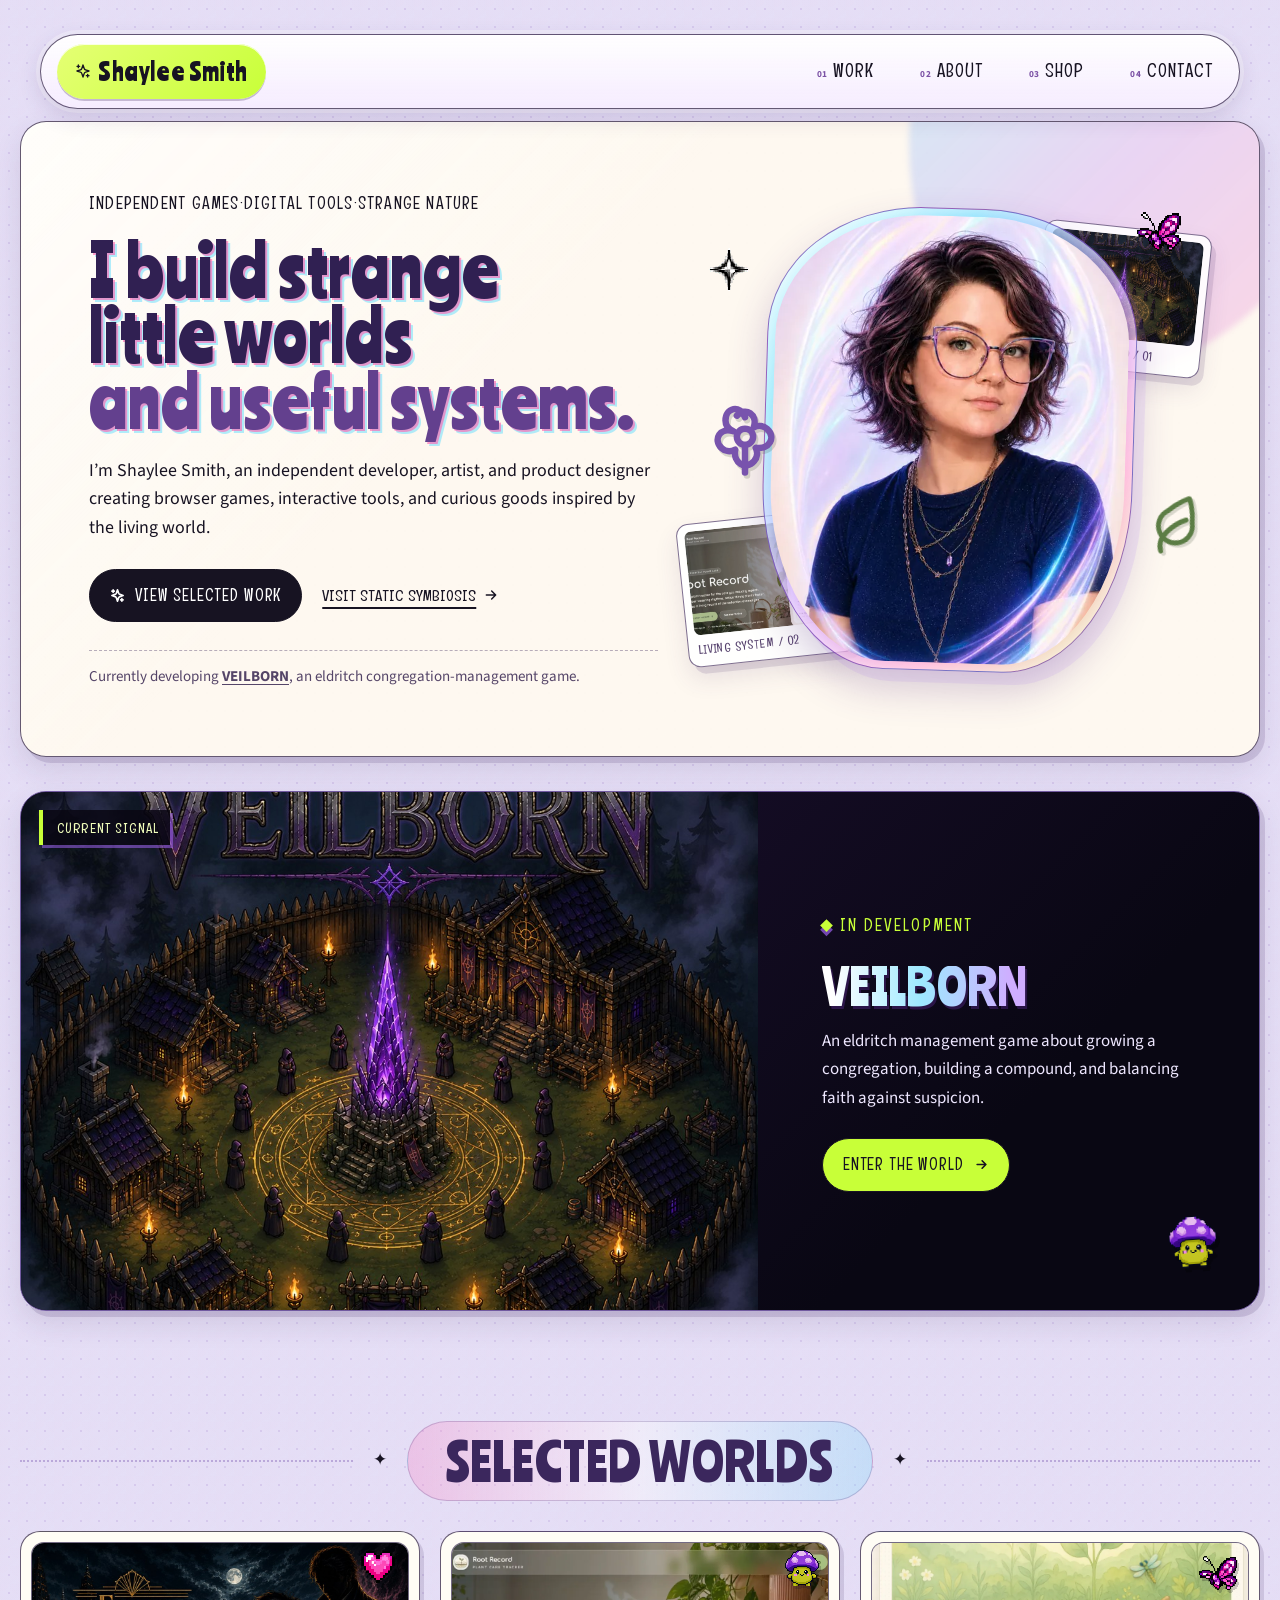
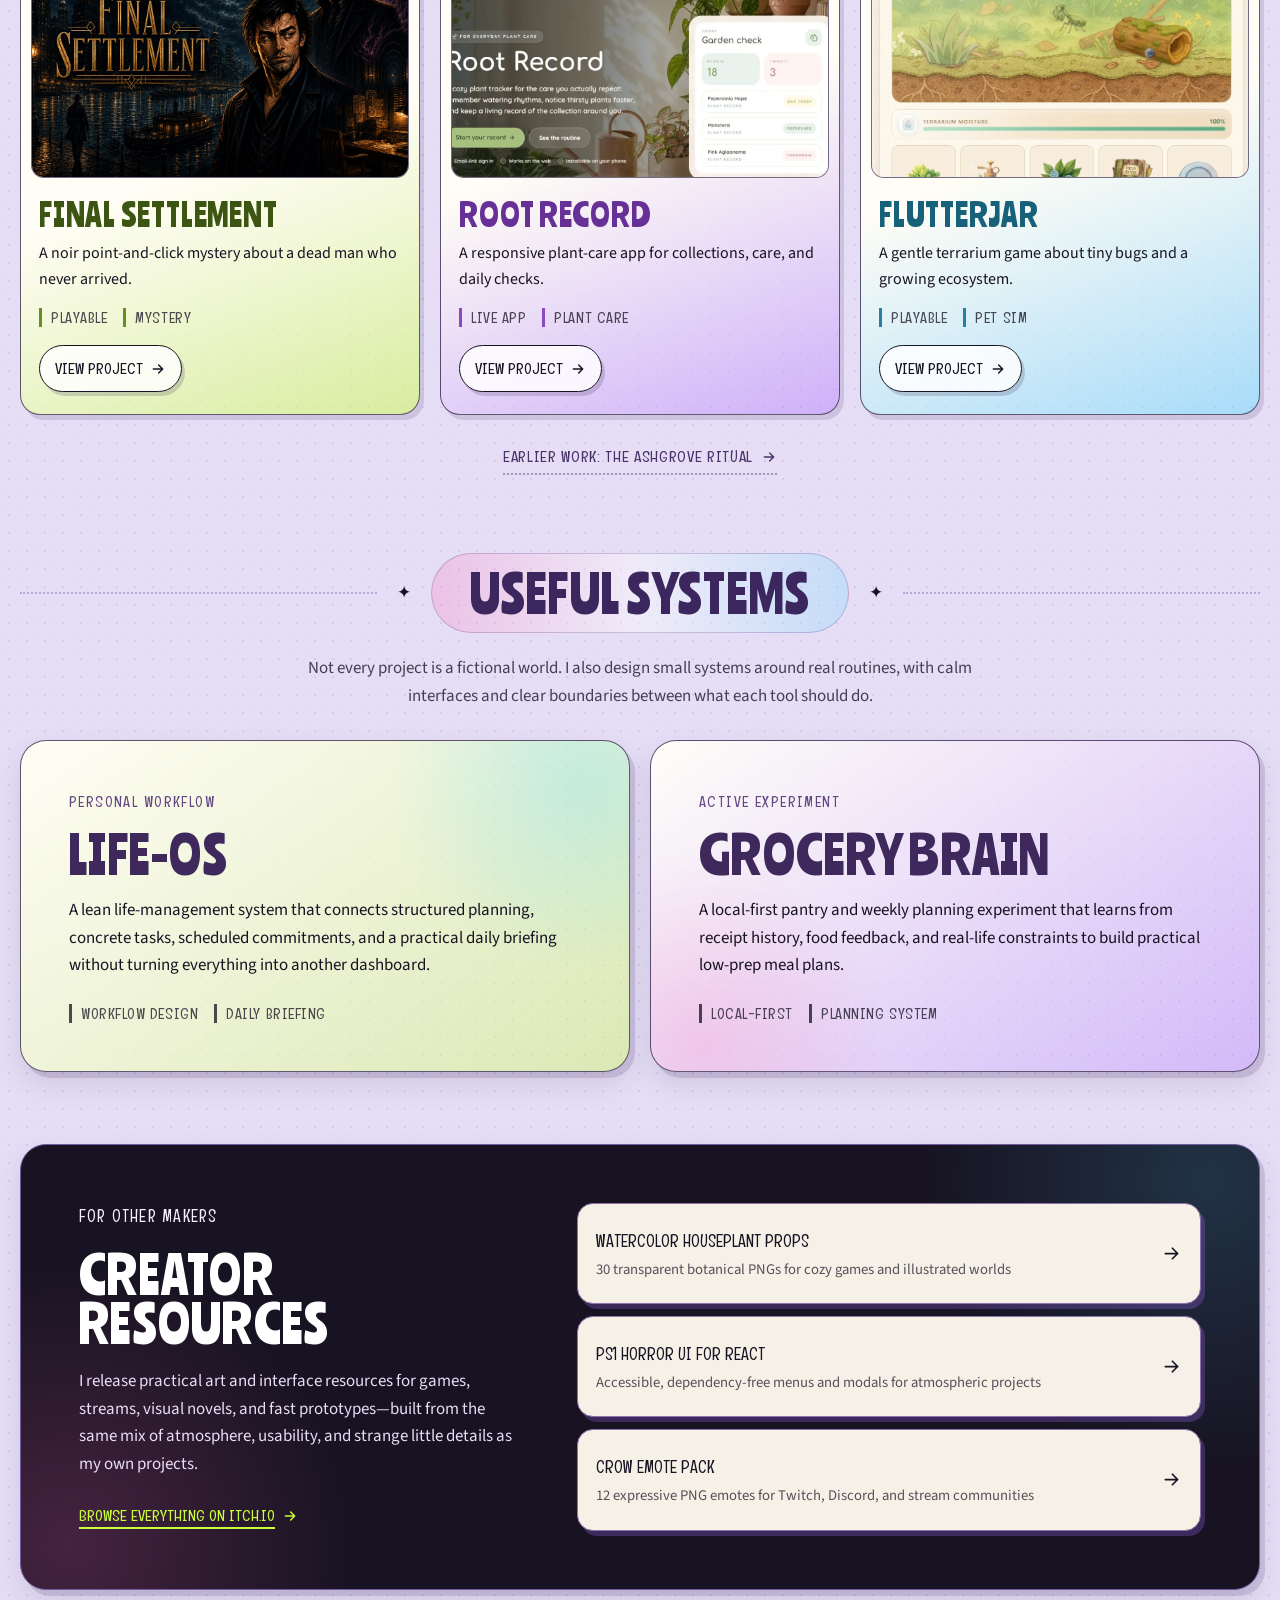
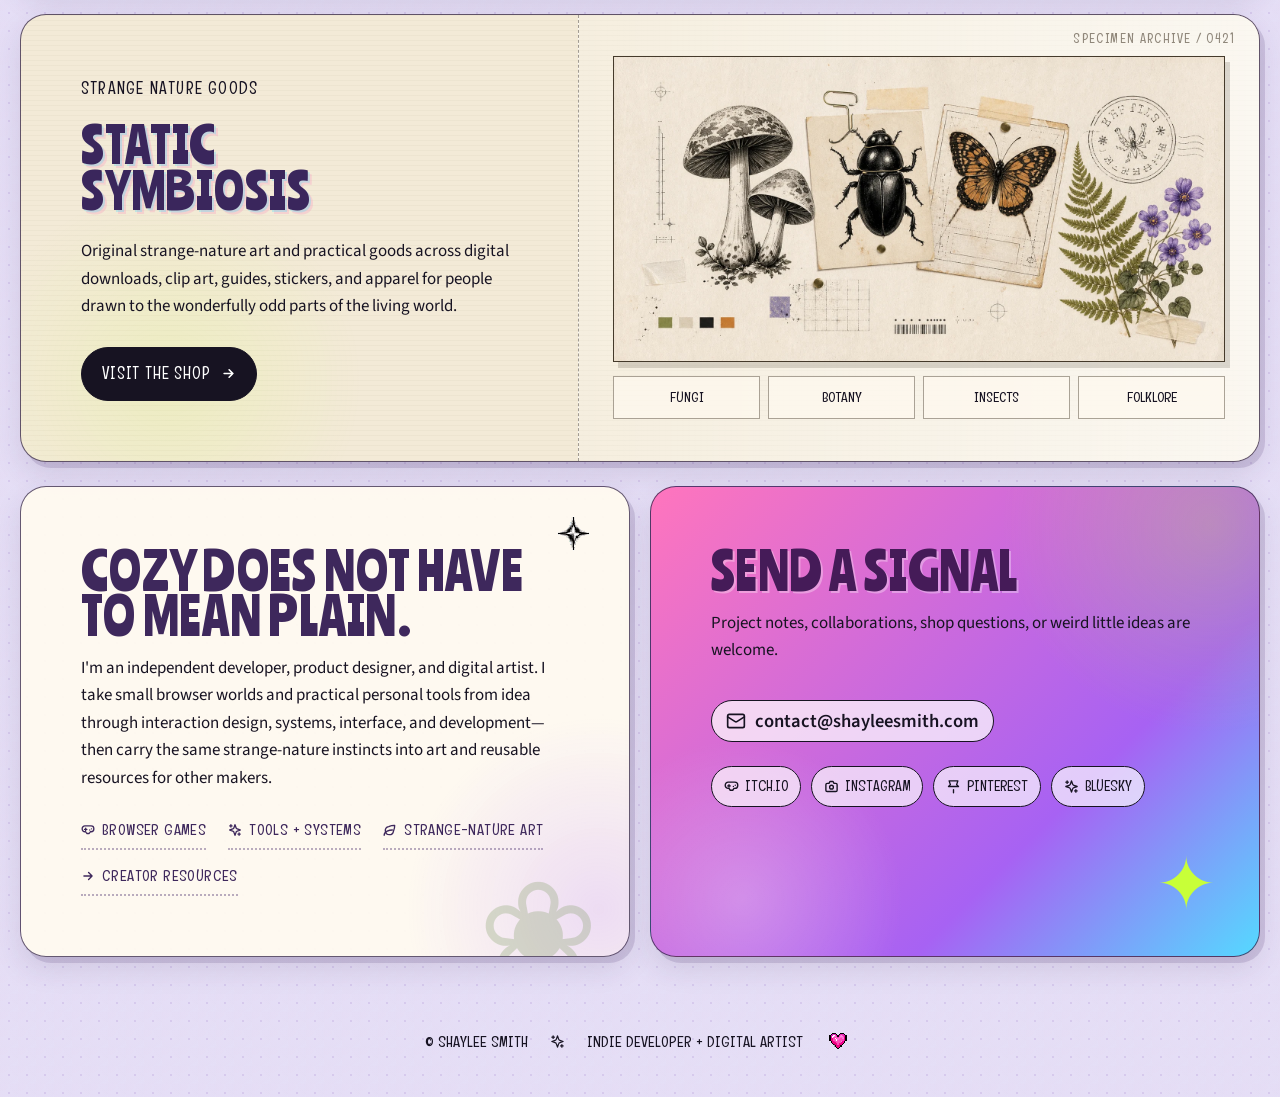
==== index.html @ c9017528 "Favicon update" ====
<!doctype html>
<html lang="en">
<head>
  <meta charset="utf-8">
  <meta name="viewport" content="width=device-width, initial-scale=1">
  <title>Shaylee Smith | Indie Developer, Product Designer &amp; Artist</title>
  <meta name="description" content="Shaylee Smith creates browser games, calm personal tools, creator resources, and strange-nature art and goods through Static Symbiosis.">
  <meta name="robots" content="index,follow,max-image-preview:large">
  <meta name="author" content="Shaylee Smith">
  <meta name="theme-color" content="#f6f1ff">
  <link rel="canonical" href="https://shayleesmith.com/">
  <link rel="icon" href="/favicon.svg" type="image/svg+xml">
  <link rel="icon" href="/favicon.ico" sizes="any">
  <link rel="icon" href="/favicon-32x32.png" type="image/png" sizes="32x32">
  <link rel="apple-touch-icon" href="/apple-touch-icon.png" sizes="180x180">
  <link rel="stylesheet" href="styles.css">

  <meta property="og:site_name" content="Shaylee Smith Studio">
  <meta property="og:title" content="Shaylee Smith | Indie Developer, Product Designer &amp; Artist">
  <meta property="og:description" content="Browser games, calm personal tools, creator resources, and strange-nature goods with a cozy-dark edge.">
  <meta property="og:image" content="https://shayleesmith.com/images/og-image.jpg">
  <meta property="og:image:secure_url" content="https://shayleesmith.com/images/og-image.jpg">
  <meta property="og:image:type" content="image/jpeg">
  <meta property="og:image:width" content="1200">
  <meta property="og:image:height" content="630">
  <meta property="og:image:alt" content="Shaylee Smith's Y2K-inspired portfolio featuring indie games and strange-nature artwork">
  <meta property="og:url" content="https://shayleesmith.com/">
  <meta property="og:type" content="website">
  <meta name="twitter:card" content="summary_large_image">
  <meta name="twitter:title" content="Shaylee Smith | Indie Developer, Product Designer &amp; Artist">
  <meta name="twitter:description" content="Browser games, calm personal tools, creator resources, and strange-nature goods with a cozy-dark edge.">
  <meta name="twitter:image" content="https://shayleesmith.com/images/og-image.jpg">
  <meta name="twitter:image:alt" content="Shaylee Smith's Y2K-inspired portfolio featuring indie games and strange-nature artwork">

  <script async src="https://www.googletagmanager.com/gtag/js?id=G-C715D5HQ28"></script>
  <script>
    window.dataLayer = window.dataLayer || [];
    function gtag(){dataLayer.push(arguments);}
    gtag('js', new Date());
    gtag('config', 'G-C715D5HQ28');
  </script>
  <script type="application/ld+json">
    {
      "@context": "https://schema.org",
      "@graph": [
        {
          "@type": "Person",
          "@id": "https://shayleesmith.com/#person",
          "name": "Shaylee Smith",
          "url": "https://shayleesmith.com/",
          "image": "https://shayleesmith.com/images/shaylee-portrait-800.webp",
          "jobTitle": "Indie Game Developer, Product Designer, and Digital Artist",
          "description": "Independent developer, product designer, and digital artist creating browser games, calm personal tools, creator resources, and strange-nature goods.",
          "sameAs": [
            "https://demeteraurion.itch.io/",
            "https://www.etsy.com/shop/StaticSymbiosis",
            "https://www.instagram.com/demeter_aurion",
            "https://www.instagram.com/staticsymbiosis/",
            "https://www.pinterest.com/StaticSymbiosis",
            "https://www.facebook.com/staticsymbiosis"
          ]
        },
        {
          "@type": "WebSite",
          "@id": "https://shayleesmith.com/#website",
          "url": "https://shayleesmith.com/",
          "name": "Shaylee Smith Studio",
          "description": "Portfolio for Shaylee Smith, featuring indie browser games, personal tools, creator resources, and strange-nature art and goods through Static Symbiosis.",
          "publisher": { "@id": "https://shayleesmith.com/#person" }
        },
        {
          "@type": "CollectionPage",
          "@id": "https://shayleesmith.com/#portfolio",
          "url": "https://shayleesmith.com/",
          "name": "Shaylee Smith Portfolio",
          "isPartOf": { "@id": "https://shayleesmith.com/#website" },
          "about": { "@id": "https://shayleesmith.com/#person" },
          "primaryImageOfPage": "https://shayleesmith.com/images/og-image.jpg",
          "mainEntity": {
            "@type": "ItemList",
            "itemListElement": [
              { "@type": "ListItem", "position": 1, "name": "VEILBORN", "url": "https://shayleesmith.com/projects/veilborn.html" },
              { "@type": "ListItem", "position": 2, "name": "Final Settlement", "url": "https://shayleesmith.com/projects/final-settlement.html" },
              { "@type": "ListItem", "position": 3, "name": "Root Record", "url": "https://shayleesmith.com/projects/root-record.html" },
              { "@type": "ListItem", "position": 4, "name": "Flutterjar", "url": "https://shayleesmith.com/projects/flutterjar.html" },
              { "@type": "ListItem", "position": 5, "name": "Static Symbiosis", "url": "https://www.etsy.com/shop/StaticSymbiosis" },
              { "@type": "ListItem", "position": 6, "name": "Watercolor Houseplant Props", "url": "https://demeteraurion.itch.io/30-watercolor-houseplant-props" },
              { "@type": "ListItem", "position": 7, "name": "PS1 Horror UI Pack for React", "url": "https://demeteraurion.itch.io/ps1-horror-ui-pack" }
            ]
          }
        }
      ]
    }
  </script>
</head>
<body>
  <svg class="svg-sprite" aria-hidden="true">
    <symbol id="icon-sparkles" viewBox="0 0 24 24"><path d="m12 3-1.8 5.2a3 3 0 0 1-2 2L3 12l5.2 1.8a3 3 0 0 1 2 2L12 21l1.8-5.2a3 3 0 0 1 2-2L21 12l-5.2-1.8a3 3 0 0 1-2-2Z"/><path d="M5 3v4M3 5h4M19 17v4M17 19h4"/></symbol>
    <symbol id="icon-arrow" viewBox="0 0 24 24"><path d="M5 12h14M13 6l6 6-6 6"/></symbol>
    <symbol id="icon-gamepad" viewBox="0 0 24 24"><path d="M6 11h4M8 9v4M15 12h.01M18 10h.01"/><path d="M17.3 5H6.7A4.7 4.7 0 0 0 2 9.7v.6A4.7 4.7 0 0 0 6.7 15H8l2 3h4l2-3h1.3a4.7 4.7 0 0 0 4.7-4.7v-.6A4.7 4.7 0 0 0 17.3 5Z"/></symbol>
    <symbol id="icon-leaf" viewBox="0 0 24 24"><path d="M11 20A7 7 0 0 1 9.8 6.1C15.5 3.7 20 4 20 4s.3 4.5-2.1 10.2A7 7 0 0 1 11 20Z"/><path d="M2 21c0-3 1.85-5.36 5.08-6.94C9.65 12.8 12.82 12 16 12"/></symbol>
    <symbol id="icon-mail" viewBox="0 0 24 24"><rect width="20" height="16" x="2" y="4" rx="2"/><path d="m22 7-8.97 5.7a1.94 1.94 0 0 1-2.06 0L2 7"/></symbol>
    <symbol id="icon-camera" viewBox="0 0 24 24"><path d="M14.5 4 16 7h3a2 2 0 0 1 2 2v9a2 2 0 0 1-2 2H5a2 2 0 0 1-2-2V9a2 2 0 0 1 2-2h3l1.5-3Z"/><circle cx="12" cy="13" r="3"/></symbol>
    <symbol id="icon-pin" viewBox="0 0 24 24"><path d="M12 17v5M5 3h14l-2 6 3 3H4l3-3Z"/></symbol>
    <symbol id="icon-flower" viewBox="0 0 24 24"><path d="M12 5c-1.5-4-6-3-6 1 0 1.5 1 2.7 2.4 3.3C4.4 8 2 11.8 4.8 14.5c1.1 1.1 2.8 1.2 4.2.5-.7 4.1 3.2 6.4 5.8 3.5 1-1.1 1.2-2.7.5-4.1 4.1.7 6.4-3.2 3.5-5.8-1.1-1-2.7-1.2-4.1-.5C16 4.1 12.2 1.7 9.5 4.5"/><circle cx="12" cy="11" r="2.5"/><path d="M12 13.5V22"/></symbol>
  </svg>

  <a class="skip-link" href="#main-content">Skip to content</a>

  <header class="site-header">
    <nav class="nav-shell" aria-label="Primary navigation">
      <a class="brand" href="#top" aria-label="Shaylee Smith home">
        <svg class="brand-star" aria-hidden="true"><use href="#icon-sparkles"></use></svg>
        <span>Shaylee Smith</span>
      </a>
      <div class="nav-links">
        <a href="#work" data-index="01">Work</a>
        <a href="#about" data-index="02">About</a>
        <a href="#shop" data-index="03">Shop</a>
        <a href="#contact" data-index="04">Contact</a>
      </div>
    </nav>
  </header>

  <main id="main-content">
    <section class="hero section-shell" id="top" aria-labelledby="hero-title">
      <div class="hero-copy">
        <p class="eyebrow">Independent games <span aria-hidden="true">·</span> digital tools <span aria-hidden="true">·</span> strange nature</p>
        <h1 id="hero-title">I build strange little worlds <span>and useful systems.</span></h1>
        <p class="hero-intro">I’m Shaylee Smith, an independent developer, artist, and product designer creating browser games, interactive tools, and curious goods inspired by the living world.</p>
        <div class="hero-actions">
          <a class="button button-dark" href="#work">
            <svg aria-hidden="true"><use href="#icon-sparkles"></use></svg> View selected work
          </a>
          <a class="text-link" href="#shop">Visit Static Symbiosis <svg aria-hidden="true"><use href="#icon-arrow"></use></svg></a>
        </div>
        <p class="hero-current">Currently developing <a href="projects/veilborn.html">VEILBORN</a>, an eldritch congregation-management game.</p>
      </div>

      <div class="portrait-stage" aria-label="Portrait of Shaylee Smith">
        <figure class="work-fragment work-fragment-game" aria-hidden="true">
          <img src="images/veilborn.jpg" width="1200" height="1200" alt="" decoding="async">
          <figcaption>Playable world / 01</figcaption>
        </figure>
        <figure class="work-fragment work-fragment-tool" aria-hidden="true">
          <img src="images/root-record.webp" width="1182" height="665" alt="" loading="lazy" decoding="async">
          <figcaption>Living system / 02</figcaption>
        </figure>
        <span class="sprite sticker-star star-one" aria-hidden="true"></span>
        <span class="sprite sticker-butterfly pixel-butterfly" aria-hidden="true"></span>
        <div class="portrait-frame">
          <img
            src="images/shaylee-portrait-800.webp"
            srcset="images/shaylee-portrait-480.webp 480w, images/shaylee-portrait-800.webp 800w"
            sizes="(max-width: 620px) 310px, (max-width: 900px) 340px, 390px"
            width="800"
            height="1333"
            alt="Shaylee Smith wearing purple glasses inside an iridescent oval"
            loading="eager"
            decoding="async"
            fetchpriority="high">
        </div>
        <svg class="hero-flower hero-flower-left" aria-hidden="true"><use href="#icon-flower"></use></svg>
        <svg class="hero-leaf" aria-hidden="true"><use href="#icon-leaf"></use></svg>
      </div>
    </section>

    <section class="featured section-shell" id="work" aria-labelledby="featured-title">
      <div class="featured-art">
        <img src="images/veilborn.jpg" width="1200" height="1200" alt="VEILBORN occult settlement surrounding a glowing violet spire" loading="lazy" decoding="async">
      </div>
      <div class="featured-copy">
        <p class="status-pill">In development</p>
        <h2 id="featured-title">VEILBORN</h2>
        <p>An eldritch management game about growing a congregation, building a compound, and balancing faith against suspicion.</p>
        <a class="button button-lime" href="projects/veilborn.html">Enter the world <svg aria-hidden="true"><use href="#icon-arrow"></use></svg></a>
        <img class="featured-sprite" src="images/mushroom-mascot.png" width="1254" height="1254" alt="" aria-hidden="true" loading="lazy" decoding="async">
      </div>
    </section>

    <section class="work-section section-shell" aria-labelledby="worlds-title">
      <div class="section-title-row">
        <span aria-hidden="true">✦</span>
        <h2 id="worlds-title">Selected worlds</h2>
        <span aria-hidden="true">✦</span>
      </div>
      <div class="project-grid">
        <article class="project-card accent-lime">
          <span class="sprite sticker-heart project-sticker" aria-hidden="true"></span>
          <div class="project-image-wrap">
            <img src="images/final-settlement.jpg" width="1200" height="675" alt="Final Settlement title artwork with a noir detective and moonlit city" loading="lazy" decoding="async">
          </div>
          <div class="project-body">
            <h3>Final Settlement</h3>
            <p>A noir point-and-click mystery about a dead man who never arrived.</p>
            <ul class="tag-list" aria-label="Final Settlement details"><li>Playable</li><li>Mystery</li></ul>
            <a class="project-link" href="projects/final-settlement.html">View project <svg aria-hidden="true"><use href="#icon-arrow"></use></svg></a>
          </div>
        </article>

        <article class="project-card accent-violet">
          <img class="project-sticker project-sticker-image" src="images/mushroom-mascot.png" width="1254" height="1254" alt="" aria-hidden="true" loading="lazy" decoding="async">
          <div class="project-image-wrap">
            <img src="images/root-record.webp" width="1182" height="665" alt="Root Record plant-care dashboard and garden check" loading="lazy" decoding="async">
          </div>
          <div class="project-body">
            <h3>Root Record</h3>
            <p>A responsive plant-care app for collections, care, and daily checks.</p>
            <ul class="tag-list" aria-label="Root Record details"><li>Live app</li><li>Plant care</li></ul>
            <a class="project-link" href="projects/root-record.html">View project <svg aria-hidden="true"><use href="#icon-arrow"></use></svg></a>
          </div>
        </article>

        <article class="project-card accent-blue">
          <span class="sprite sticker-butterfly project-sticker" aria-hidden="true"></span>
          <div class="project-image-wrap">
            <img src="images/flutterjar.webp" width="930" height="921" alt="Flutterjar terrarium with tiny bugs and care controls" loading="lazy" decoding="async">
          </div>
          <div class="project-body">
            <h3>Flutterjar</h3>
            <p>A gentle terrarium game about tiny bugs and a growing ecosystem.</p>
            <ul class="tag-list" aria-label="Flutterjar details"><li>Playable</li><li>Pet sim</li></ul>
            <a class="project-link" href="projects/flutterjar.html">View project <svg aria-hidden="true"><use href="#icon-arrow"></use></svg></a>
          </div>
        </article>
      </div>
      <a class="earlier-work" href="projects/ashgrove-ritual.html">Earlier work: The Ashgrove Ritual <svg aria-hidden="true"><use href="#icon-arrow"></use></svg></a>
    </section>

    <section class="systems-section section-shell" aria-labelledby="systems-title">
      <div class="section-title-row">
        <span aria-hidden="true">✦</span>
        <h2 id="systems-title">Useful systems</h2>
        <span aria-hidden="true">✦</span>
      </div>
      <p class="section-intro">Not every project is a fictional world. I also design small systems around real routines, with calm interfaces and clear boundaries between what each tool should do.</p>
      <div class="system-grid">
        <article class="system-card system-card-lime">
          <p class="system-kicker">Personal workflow</p>
          <h3>Life-OS</h3>
          <p>A lean life-management system that connects structured planning, concrete tasks, scheduled commitments, and a practical daily briefing without turning everything into another dashboard.</p>
          <ul class="tag-list" aria-label="Life-OS details"><li>Workflow design</li><li>Daily briefing</li></ul>
        </article>
        <article class="system-card system-card-violet">
          <p class="system-kicker">Active experiment</p>
          <h3>Grocery Brain</h3>
          <p>A local-first pantry and weekly planning experiment that learns from receipt history, food feedback, and real-life constraints to build practical low-prep meal plans.</p>
          <ul class="tag-list" aria-label="Grocery Brain details"><li>Local-first</li><li>Planning system</li></ul>
        </article>
      </div>
    </section>

    <section class="resources-section section-shell" aria-labelledby="resources-title">
      <div class="resources-copy">
        <p class="eyebrow">For other makers</p>
        <h2 id="resources-title">Creator resources</h2>
        <p>I release practical art and interface resources for games, streams, visual novels, and fast prototypes—built from the same mix of atmosphere, usability, and strange little details as my own projects.</p>
        <a class="text-link" href="https://demeteraurion.itch.io/" target="_blank" rel="noopener noreferrer" data-track="visit_itch">Browse everything on Itch.io <svg aria-hidden="true"><use href="#icon-arrow"></use></svg></a>
      </div>
      <div class="resource-list">
        <a class="resource-item" href="https://demeteraurion.itch.io/30-watercolor-houseplant-props" target="_blank" rel="noopener noreferrer" data-track="view_resource" data-project="watercolor-houseplants">
          <span><strong>Watercolor Houseplant Props</strong><small>30 transparent botanical PNGs for cozy games and illustrated worlds</small></span>
          <svg aria-hidden="true"><use href="#icon-arrow"></use></svg>
        </a>
        <a class="resource-item" href="https://demeteraurion.itch.io/ps1-horror-ui-pack" target="_blank" rel="noopener noreferrer" data-track="view_resource" data-project="ps1-horror-ui">
          <span><strong>PS1 Horror UI for React</strong><small>Accessible, dependency-free menus and modals for atmospheric projects</small></span>
          <svg aria-hidden="true"><use href="#icon-arrow"></use></svg>
        </a>
        <a class="resource-item" href="https://demeteraurion.itch.io/" target="_blank" rel="noopener noreferrer" data-track="view_resource" data-project="crow-emotes">
          <span><strong>Crow Emote Pack</strong><small>12 expressive PNG emotes for Twitch, Discord, and stream communities</small></span>
          <svg aria-hidden="true"><use href="#icon-arrow"></use></svg>
        </a>
      </div>
    </section>

    <section class="shop-card section-shell" id="shop" aria-labelledby="shop-title">
      <div class="shop-copy">
        <p class="eyebrow">Strange nature goods</p>
        <h2 id="shop-title">Static<br>Symbiosis</h2>
        <p>Original strange-nature art and practical goods across digital downloads, clip art, guides, stickers, and apparel for people drawn to the wonderfully odd parts of the living world.</p>
        <a class="button button-dark" href="https://www.etsy.com/shop/StaticSymbiosis" target="_blank" rel="noopener noreferrer" data-track="visit_shop">Visit the shop <svg aria-hidden="true"><use href="#icon-arrow"></use></svg></a>
      </div>
      <div class="shop-art">
        <img src="images/botanical-collage.webp" width="1600" height="800" alt="Natural-history collage with mushrooms, beetle, butterfly, fern, and violet flowers" loading="lazy" decoding="async">
        <div class="specimen-row" aria-hidden="true"><span>Fungi</span><span>Botany</span><span>Insects</span><span>Folklore</span></div>
      </div>
    </section>

    <section class="lower-grid section-shell">
      <article class="about-card" id="about" aria-labelledby="about-title">
        <span class="sprite sticker-star about-star" aria-hidden="true"></span>
        <h2 id="about-title">Cozy does not have to mean plain.</h2>
        <p>I'm an independent developer, product designer, and digital artist. I take small browser worlds and practical personal tools from idea through interaction design, systems, interface, and development—then carry the same strange-nature instincts into art and reusable resources for other makers.</p>
        <div class="focus-list" aria-label="Creative focus areas">
          <span><svg aria-hidden="true"><use href="#icon-gamepad"></use></svg> Browser games</span>
          <span><svg aria-hidden="true"><use href="#icon-sparkles"></use></svg> Tools + systems</span>
          <span><svg aria-hidden="true"><use href="#icon-leaf"></use></svg> Strange-nature art</span>
          <span><svg aria-hidden="true"><use href="#icon-arrow"></use></svg> Creator resources</span>
        </div>
      </article>

      <article class="contact-card" id="contact" aria-labelledby="contact-title">
        <span class="contact-star" aria-hidden="true">✦</span>
        <h2 id="contact-title">Send a signal</h2>
        <p>Project notes, collaborations, shop questions, or weird little ideas are welcome.</p>
        <a class="email-link" href="mailto:contact@shayleesmith.com" data-track="contact_email"><svg aria-hidden="true"><use href="#icon-mail"></use></svg> contact@shayleesmith.com</a>
        <div class="social-links" aria-label="Social links">
          <a href="https://demeteraurion.itch.io/" target="_blank" rel="noopener noreferrer" data-track="visit_itch"><svg aria-hidden="true"><use href="#icon-gamepad"></use></svg> Itch.io</a>
          <a href="https://www.instagram.com/demeter_aurion" target="_blank" rel="noopener noreferrer" data-track="visit_social"><svg aria-hidden="true"><use href="#icon-camera"></use></svg> Instagram</a>
          <a href="https://www.pinterest.com/StaticSymbiosis" target="_blank" rel="noopener noreferrer" data-track="visit_shop_social"><svg aria-hidden="true"><use href="#icon-pin"></use></svg> Pinterest</a>
          <a href="https://bsky.app/profile/demeteraurion.bsky.social" target="_blank" rel="noopener noreferrer" data-track="visit_social"><svg aria-hidden="true"><use href="#icon-sparkles"></use></svg> Bluesky</a>
        </div>
      </article>
    </section>
  </main>

  <footer class="site-footer section-shell">
    <span>© Shaylee Smith</span>
    <svg aria-hidden="true"><use href="#icon-sparkles"></use></svg>
    <span>Indie developer + digital artist</span>
    <span class="sprite sticker-heart footer-heart" aria-hidden="true"></span>
  </footer>

  <script src="site.js" defer></script>
</body>
</html>
---- styles.css ----
@font-face {
  font-family: "Ranchers";
  src: url("fonts/ranchers-latin.woff2") format("woff2");
  font-style: normal;
  font-weight: 400;
  font-display: swap;
}

@font-face {
  font-family: "Englebert";
  src: url("fonts/englebert-latin.woff2") format("woff2");
  font-style: normal;
  font-weight: 400;
  font-display: swap;
}

@font-face {
  font-family: "Source Sans 3";
  src: url("fonts/source-sans-3-latin.woff2") format("woff2");
  font-style: normal;
  font-weight: 400 700;
  font-display: swap;
}

:root {
  --font-display: "Ranchers";
  --font-accent: "Englebert";
  --font-body: "Source Sans 3";
  --ink: #171322;
  --paper: #f6f1ff;
  --cream: #fffaf0;
  --lime: #c8ff38;
  --cyan: #54d9ff;
  --pink: #ff62b0;
  --violet: #a968ff;
  --orange: #ff9a55;
  --line: rgba(46, 32, 68, 0.74);
  --shadow: 0 12px 28px rgba(54, 38, 82, 0.12), 5px 6px 0 rgba(81, 58, 116, 0.17);
  --radius: 26px;
  --max: 1240px;
}

* { box-sizing: border-box; }

html { scroll-behavior: smooth; }

body {
  margin: 0;
  color: var(--ink);
  background-color: var(--paper);
  background-image:
    radial-gradient(circle at 12% 4%, rgba(255, 98, 176, 0.12), transparent 24rem),
    radial-gradient(circle at 92% 16%, rgba(84, 217, 255, 0.13), transparent 28rem),
    radial-gradient(circle, rgba(127, 89, 190, 0.17) 1px, transparent 1.5px);
  background-size: 18px 18px;
  font-family: var(--font-body), "Segoe UI", sans-serif;
  font-synthesis: none;
  font-size: 1.06rem;
  line-height: 1.62;
}

img { display: block; width: 100%; }
svg:not(.svg-sprite) {
  display: block;
  fill: none;
  stroke: currentColor;
  stroke-width: 2;
  stroke-linecap: round;
  stroke-linejoin: round;
}
.svg-sprite { position: absolute; width: 0; height: 0; overflow: hidden; }
a { color: inherit; }

.skip-link {
  position: fixed;
  top: 10px;
  left: 10px;
  z-index: 100;
  transform: translateY(-150%);
  padding: 10px 14px;
  color: white;
  background: var(--ink);
  border-radius: 10px;
}
.skip-link:focus { transform: translateY(0); }

.section-shell {
  width: min(calc(100% - 40px), var(--max));
  margin-inline: auto;
}

.site-header {
  position: sticky;
  top: 16px;
  z-index: 20;
  padding: 18px 20px 28px;
}

.nav-shell {
  width: min(calc(100% - 40px), var(--max));
  min-height: 68px;
  margin: 0 auto;
  padding: 9px 12px 9px 16px;
  display: flex;
  align-items: center;
  justify-content: space-between;
  gap: 26px;
  border: 1.5px solid var(--line);
  border-radius: 999px;
  background:
    linear-gradient(180deg, rgba(255,255,255,.96), rgba(244,234,255,.87)),
    rgba(255, 250, 255, 0.88);
  box-shadow: inset 0 1px 0 #fff, 0 8px 22px rgba(68, 41, 103, 0.16), 0 0 0 4px rgba(255,255,255,.34);
  backdrop-filter: blur(14px);
}

.brand {
  display: inline-flex;
  align-items: center;
  gap: 7px;
  padding: 8px 18px;
  text-decoration: none;
  font-family: var(--font-display), cursive;
  font-size: 1.5rem;
  font-weight: 400;
  letter-spacing: 0.025em;
  background: linear-gradient(135deg, #e5ff74, var(--lime));
  box-shadow: inset 0 1px 0 rgba(255,255,255,.8), 0 2px 0 rgba(64,42,95,.28);
  border-radius: 999px;
  transition: color 170ms ease, background 170ms ease, box-shadow 170ms ease, transform 170ms ease;
}

.brand:hover,
.brand:focus-visible {
  color: #3e235d;
  background: linear-gradient(135deg, #ff9bcf, #9ee9ff);
  box-shadow: inset 0 1px 0 rgba(255,255,255,.85), 4px 5px 0 rgba(64,42,95,.28);
  transform: translateY(-2px) rotate(-1deg);
}
.brand:focus-visible { outline: 3px solid #8b4ac4; outline-offset: 3px; }
.brand-star { width: 16px; height: 16px; stroke-width: 2.5; transition: transform 170ms ease; }
.brand:hover .brand-star,
.brand:focus-visible .brand-star { transform: rotate(18deg) scale(1.15); }
.nav-links { display: flex; align-items: center; gap: clamp(6px, 1.4vw, 18px); }
.nav-links a {
  position: relative;
  display: inline-flex;
  align-items: baseline;
  gap: 6px;
  padding: 8px 13px;
  text-decoration: none;
  text-transform: uppercase;
  font-family: var(--font-accent), "Trebuchet MS", sans-serif;
  font-size: 1.18rem;
  font-weight: 400;
  letter-spacing: 0.055em;
  border: 1px solid transparent;
  border-radius: 999px;
  transition: color 160ms ease, background-color 160ms ease, border-color 160ms ease, transform 160ms ease, box-shadow 160ms ease;
}
.nav-links a::before {
  content: attr(data-index);
  color: #7b51a5;
  font-family: var(--font-body), "Segoe UI", sans-serif;
  font-size: .58rem;
  font-weight: 700;
  letter-spacing: .02em;
}
.nav-links a:hover, .nav-links a:focus-visible {
  color: #3e235d;
  background: linear-gradient(135deg, rgba(255,98,176,.16), rgba(84,217,255,.19));
  border-color: rgba(92,56,130,.34);
  box-shadow: 0 3px 0 rgba(86,55,123,.14);
  transform: translateY(-2px);
}
.nav-links a:focus-visible { outline: 3px solid var(--violet); outline-offset: 2px; }

.hero {
  position: relative;
  min-height: 610px;
  padding: clamp(40px, 6vw, 68px);
  display: grid;
  grid-template-columns: minmax(0, 1.08fr) minmax(360px, 0.92fr);
  align-items: center;
  gap: 48px;
  overflow: hidden;
  background:
    linear-gradient(135deg, rgba(255,255,255,.7), transparent 38%),
    rgba(255, 250, 240, 0.94);
  border: 1.5px solid var(--line);
  border-radius: var(--radius);
  box-shadow: var(--shadow);
}

.hero::before {
  content: "";
  position: absolute;
  width: 430px;
  height: 430px;
  top: -170px;
  right: -80px;
  border-radius: 47% 53% 64% 36% / 44% 39% 61% 56%;
  background: linear-gradient(135deg, rgba(84,217,255,.28), rgba(169,104,255,.24), rgba(255,98,176,.22));
  filter: blur(3px);
}

.hero-copy, .portrait-stage { position: relative; z-index: 2; min-width: 0; }

.eyebrow, .status-pill {
  display: inline-flex;
  margin: 0 0 18px;
  text-transform: uppercase;
  font-family: var(--font-accent), "Trebuchet MS", sans-serif;
  font-size: 1.08rem;
  font-weight: 400;
  letter-spacing: 0.07em;
}

.hero h1, .featured h2, .shop-card h2, .section-title-row h2,
.project-card h3, .about-card h2, .contact-card h2 {
  margin: 0;
  text-transform: uppercase;
  font-family: var(--font-display), cursive;
  font-weight: 400;
  letter-spacing: 0.025em;
  line-height: 0.9;
}

.hero h1 {
  max-width: 690px;
  text-transform: none;
  text-wrap: balance;
  font-size: clamp(3.65rem, 5.45vw, 5.35rem);
  letter-spacing: 0.012em;
  line-height: .94;
  color: #302052;
  text-shadow: 2px 2px 0 rgba(255,98,176,.62), 4px 4px 0 rgba(84,217,255,.46);
}
.hero h1 span { display: block; color: #63408e; }
.hero-intro { max-width: 620px; margin: 24px 0 26px; font-family: var(--font-body), "Segoe UI", sans-serif; font-size: 1.12rem; line-height: 1.6; }
.hero-actions { display: flex; align-items: center; flex-wrap: wrap; gap: 20px; }
.hero-current {
  max-width: 610px;
  margin: 28px 0 0;
  padding-top: 15px;
  color: #554568;
  border-top: 1px dashed rgba(67,48,95,.38);
  font-size: .94rem;
  line-height: 1.45;
}
.hero-current a { font-weight: 700; text-underline-offset: 3px; }

.button {
  min-height: 48px;
  padding: 12px 20px;
  display: inline-flex;
  align-items: center;
  justify-content: center;
  gap: 10px;
  text-decoration: none;
  text-transform: uppercase;
  font-family: var(--font-accent), "Trebuchet MS", sans-serif;
  font-size: 1.06rem;
  font-weight: 400;
  letter-spacing: 0.05em;
  border: 1.5px solid var(--ink);
  border-radius: 999px;
  transition: transform 160ms ease, box-shadow 160ms ease;
}
.button svg { width: 15px; height: 15px; stroke-width: 2.6; }
.button:hover, .button:focus-visible { transform: translateY(-3px); box-shadow: 0 7px 0 rgba(23, 19, 34, 0.18); }
.button:focus-visible { outline: 3px solid var(--pink); outline-offset: 3px; }
.button-dark { color: white; background: var(--ink); }
.button-lime { color: var(--ink); background: var(--lime); }
.text-link, .project-link {
  display: inline-flex;
  align-items: center;
  gap: 7px;
  text-underline-offset: 6px;
  text-decoration-thickness: 1.5px;
  font-family: var(--font-accent), "Trebuchet MS", sans-serif;
  font-size: 1.04rem;
  font-weight: 400;
  text-transform: uppercase;
}
.text-link svg, .project-link svg { width: 16px; height: 16px; stroke-width: 2.2; }

.project-link {
  min-height: 42px;
  padding: 9px 15px;
  justify-content: center;
  color: var(--ink);
  background: rgba(255, 255, 255, 0.84);
  border: 1.5px solid var(--ink);
  border-radius: 999px;
  box-shadow: 3px 4px 0 rgba(46, 32, 68, 0.18);
  text-decoration: none;
  transition: color 160ms ease, background-color 160ms ease, box-shadow 160ms ease, transform 160ms ease;
}
.project-link svg { transition: transform 160ms ease; }
.project-link:hover,
.project-link:focus-visible {
  color: white;
  background: var(--ink);
  box-shadow: 5px 6px 0 rgba(46, 32, 68, 0.24);
  transform: translateY(-2px);
}
.project-link:hover svg,
.project-link:focus-visible svg { transform: translateX(3px); }
.project-link:focus-visible {
  outline: 3px solid var(--pink);
  outline-offset: 3px;
}

.portrait-stage { position: relative; min-height: 470px; display: grid; place-items: center; }
.portrait-frame {
  position: relative;
  z-index: 3;
  width: min(100%, 370px);
  aspect-ratio: 0.8;
  padding: 7px;
  overflow: hidden;
  border: 1.5px solid rgba(118, 76, 176, 0.75);
  border-radius: 42% 42% 34% 34% / 28% 28% 40% 40%;
  background: linear-gradient(135deg, rgba(255,255,255,.94), rgba(70,218,255,.72), rgba(169,104,255,.58), rgba(255,91,177,.56), rgba(196,255,57,.5));
  box-shadow: inset 0 0 32px rgba(255,255,255,.95), 0 18px 38px rgba(82,47,125,.24), 10px 12px 0 rgba(169,104,255,.10);
  transform: rotate(1.8deg);
}
.portrait-frame img { height: 100%; object-fit: cover; object-position: center; border-radius: inherit; }

.work-fragment {
  position: absolute;
  z-index: 1;
  width: 168px;
  margin: 0;
  padding: 7px 7px 6px;
  overflow: hidden;
  background: rgba(255,255,255,.88);
  border: 1px solid rgba(65,43,92,.68);
  border-radius: 12px;
  box-shadow: 5px 7px 0 rgba(77,52,108,.14), 0 12px 24px rgba(77,52,108,.12);
}
.work-fragment img { height: 104px; object-fit: cover; border-radius: 7px; filter: saturate(.78) contrast(.96); }
.work-fragment figcaption {
  padding: 5px 2px 0;
  color: #57436e;
  font-family: var(--font-accent), "Trebuchet MS", sans-serif;
  font-size: .78rem;
  letter-spacing: .06em;
  text-transform: uppercase;
}
.work-fragment-game { top: 5%; right: -3%; transform: rotate(6deg); }
.work-fragment-tool { bottom: 3%; left: -5%; transform: rotate(-6deg); }

.sprite {
  display: inline-block;
  flex: 0 0 auto;
  background-image: url("images/sticker-sheet.png");
  background-repeat: no-repeat;
  background-size: 200% 200%;
  image-rendering: pixelated;
}
.sticker-mushroom { background-position: 0 0; }
.sticker-butterfly { background-position: 100% 0; }
.sticker-star { background-position: 0 100%; }
.sticker-heart { background-position: 100% 100%; }
.star-one { position: absolute; top: 8%; left: -3%; z-index: 4; width: 68px; height: 68px; }
.pixel-butterfly { position: absolute; top: -2%; right: -1%; z-index: 4; width: 66px; height: 66px; }
.hero-flower, .hero-leaf { position: absolute; z-index: 4; filter: drop-shadow(2px 3px 0 rgba(51,67,38,.18)); }
.hero-flower-left { width: 78px; height: 78px; top: 42%; left: 0; color: #7853ad; stroke-width: 1.2; }
.hero-leaf { width: 58px; height: 58px; right: -3%; bottom: 26%; color: #5c7d45; stroke-width: 1.25; transform: rotate(-18deg); }

.featured {
  position: relative;
  height: 520px;
  margin-top: 34px;
  display: grid;
  grid-template-columns: 1.25fr 0.85fr;
  overflow: hidden;
  color: #fff;
  background: linear-gradient(135deg, #211238, #090713 75%);
  border: 1.5px solid #715aa0;
  border-radius: var(--radius);
  box-shadow: var(--shadow);
}
.featured::before {
  content: "CURRENT SIGNAL";
  position: absolute;
  z-index: 4;
  top: 18px;
  left: 18px;
  padding: 6px 11px 6px 14px;
  color: #f2ffbc;
  background: rgba(9,7,19,.84);
  border: 0;
  border-left: 4px solid var(--lime);
  border-radius: 0;
  box-shadow: 3px 3px 0 rgba(169,104,255,.5);
  font-family: var(--font-accent), "Trebuchet MS", sans-serif;
  font-size: .9rem;
  font-weight: 400;
  letter-spacing: .08em;
}
.featured-art { min-width: 0; min-height: 390px; }
.featured-art img { height: 100%; object-fit: cover; object-position: center 52%; }
.featured-copy { position: relative; min-width: 0; padding: clamp(48px, 5vw, 76px); display: flex; flex-direction: column; align-items: flex-start; justify-content: center; }
.status-pill {
  position: relative;
  margin-bottom: 24px;
  padding: 2px 0 2px 18px;
  color: var(--lime);
  letter-spacing: .12em;
}
.status-pill::before {
  content: "";
  position: absolute;
  left: 0;
  top: 50%;
  width: 9px;
  height: 9px;
  background: var(--lime);
  box-shadow: 3px 3px 0 rgba(169,104,255,.65);
  transform: translateY(-55%) rotate(45deg);
}
.featured h2 {
  max-width: 100%;
  font-size: clamp(3rem, 3.8vw, 3.7rem);
  line-height: .84;
  margin-bottom: 20px;
  letter-spacing: .02em;
  color: #e8f7ff;
  background: linear-gradient(90deg, #ffffff 5%, #9ee9ff 48%, #cfadff 92%);
  background-clip: text;
  -webkit-background-clip: text;
  -webkit-text-fill-color: transparent;
  filter: drop-shadow(2px 3px 0 rgba(91, 42, 151, .38));
}
.featured-copy p:not(.status-pill) { max-width: 430px; margin: 0 0 26px; color: #eee7ff; line-height: 1.68; }
.featured-copy .button { margin-top: 0; }
.featured-sprite { position: absolute; right: 5%; bottom: 5%; width: 82px; height: 82px; object-fit: contain; image-rendering: pixelated; transform: rotate(-4deg); filter: drop-shadow(3px 4px 0 rgba(0,0,0,.3)); }

.work-section { padding-block: clamp(68px, 10vw, 110px) 44px; }
.section-title-row { display: flex; align-items: center; justify-content: center; gap: 20px; margin-bottom: 30px; }
.section-title-row::before, .section-title-row::after { content: ""; flex: 1; border-top: 2px dotted rgba(108, 71, 165, 0.35); }
.section-title-row h2 {
  padding: 15px 38px 17px;
  font-size: clamp(2.2rem, 4vw, 3.2rem);
  white-space: nowrap;
  color: #3b275d;
  background: linear-gradient(90deg, rgba(255,98,176,.22), rgba(255,255,255,.4), rgba(84,217,255,.22));
  border: 1px solid rgba(85,56,128,.25);
  border-radius: 999px;
}

.project-grid { display: grid; grid-template-columns: repeat(3, minmax(0, 1fr)); gap: 20px; }
.project-card {
  position: relative;
  overflow: hidden;
  display: flex;
  flex-direction: column;
  border: 1.5px solid var(--line);
  border-radius: 20px;
  box-shadow: 4px 5px 0 rgba(64, 42, 95, 0.15);
}
.accent-lime { background: linear-gradient(160deg, #fffdf5 48%, rgba(200,255,56,.46)); }
.accent-violet { background: linear-gradient(160deg, #fffdf5 42%, rgba(169,104,255,.38)); }
.accent-blue { background: linear-gradient(160deg, #fffdf5 45%, rgba(84,217,255,.42)); }
.accent-lime h3 { color: #3d5512; }
.accent-violet h3 { color: #663097; }
.accent-blue h3 { color: #17627a; }
.project-sticker { position: absolute; z-index: 4; right: 8px; top: 8px; width: 58px; height: 58px; filter: drop-shadow(2px 3px 0 rgba(22,17,31,.22)); }
.project-sticker-image { object-fit: contain; image-rendering: pixelated; }
.project-image-wrap { aspect-ratio: 16/10; margin: 10px; overflow: hidden; border: 1px solid rgba(34,24,50,.55); border-radius: 13px; background: #d9d0e8; }
.project-image-wrap img { height: 100%; object-fit: cover; transition: none; }
.project-body { flex: 1; padding: 10px 18px 22px; display: flex; flex-direction: column; align-items: flex-start; }
.project-card h3 { font-size: clamp(1.65rem, 2.5vw, 1.95rem); line-height: 1; }
.project-card p { margin: 12px 0 16px; font-size: 1rem; line-height: 1.58; }
.tag-list { display: flex; flex-wrap: wrap; gap: 8px 16px; margin: auto 0 18px; padding: 0; list-style: none; }
.tag-list li {
  padding: 1px 0 1px 9px;
  color: rgba(23,19,34,.76);
  border-left: 3px solid currentColor;
  font-family: var(--font-accent), "Trebuchet MS", sans-serif;
  font-size: 0.98rem;
  font-weight: 400;
  letter-spacing: .035em;
  line-height: 1.1;
  text-transform: uppercase;
}
.accent-lime .tag-list li { border-left-color: #6b8c21; }
.accent-violet .tag-list li { border-left-color: #8b4ac4; }
.accent-blue .tag-list li { border-left-color: #2681a0; }

.earlier-work {
  margin: 28px auto 0;
  width: fit-content;
  padding-bottom: 3px;
  display: flex;
  align-items: center;
  gap: 8px;
  color: #493268;
  border-bottom: 2px dotted rgba(73,50,104,.42);
  font-family: var(--font-accent), "Trebuchet MS", sans-serif;
  font-size: 1.05rem;
  letter-spacing: .04em;
  text-decoration: none;
  text-transform: uppercase;
}
.earlier-work:hover,
.earlier-work:focus-visible { color: #7a2f8f; border-bottom-style: solid; }
.earlier-work:focus-visible { outline: 3px solid var(--pink); outline-offset: 5px; }
.earlier-work svg { width: 16px; height: 16px; }

.systems-section { padding-block: 34px 72px; }
.section-intro {
  max-width: 720px;
  margin: -8px auto 30px;
  text-align: center;
  color: rgba(23, 19, 34, .78);
}
.system-grid { display: grid; grid-template-columns: 1fr 1fr; gap: 20px; }
.system-card {
  min-height: 310px;
  padding: clamp(30px, 4vw, 48px);
  display: flex;
  flex-direction: column;
  border: 1.5px solid var(--line);
  border-radius: var(--radius);
  box-shadow: var(--shadow);
}
.system-card-lime {
  background:
    radial-gradient(circle at 92% 12%, rgba(84, 217, 255, .26), transparent 12rem),
    linear-gradient(145deg, #fffdf5, rgba(200, 255, 56, .34));
}
.system-card-violet {
  background:
    radial-gradient(circle at 8% 92%, rgba(255, 98, 176, .2), transparent 12rem),
    linear-gradient(145deg, #fffdf8, rgba(169, 104, 255, .3));
}
.system-kicker {
  margin: 0 0 14px;
  color: #624681;
  font-family: var(--font-accent), "Trebuchet MS", sans-serif;
  font-size: .98rem;
  letter-spacing: .09em;
  text-transform: uppercase;
}
.system-card h3,
.resources-section h2 {
  margin: 0;
  color: #3e285c;
  font-family: var(--font-display), cursive;
  font-size: clamp(2.4rem, 4vw, 3.6rem);
  font-weight: 400;
  letter-spacing: .025em;
  line-height: .95;
  text-transform: uppercase;
}
.system-card > p:not(.system-kicker) { margin: 20px 0 24px; }
.system-card .tag-list { margin-top: auto; margin-bottom: 0; }

.resources-section {
  margin-bottom: 24px;
  padding: clamp(32px, 5vw, 58px);
  display: grid;
  grid-template-columns: minmax(0, .82fr) minmax(0, 1.18fr);
  gap: clamp(30px, 5vw, 64px);
  color: #f7f0ff;
  background:
    radial-gradient(circle at 4% 90%, rgba(255, 98, 176, .2), transparent 18rem),
    radial-gradient(circle at 96% 8%, rgba(84, 217, 255, .16), transparent 18rem),
    #171322;
  border: 1.5px solid #715aa0;
  border-radius: var(--radius);
  box-shadow: var(--shadow);
}
.resources-section h2 { color: white; }
.resources-copy > p:not(.eyebrow) { margin: 22px 0 24px; color: #e9ddf6; }
.resources-copy .text-link { color: var(--lime); }
.resource-list { display: grid; gap: 12px; }
.resource-item {
  min-height: 92px;
  padding: 16px 18px;
  display: flex;
  align-items: center;
  justify-content: space-between;
  gap: 18px;
  color: var(--ink);
  background: rgba(255, 250, 240, .96);
  border: 1.5px solid #8d73aa;
  border-radius: 16px;
  box-shadow: 4px 5px 0 rgba(169, 104, 255, .26);
  text-decoration: none;
  transition: transform 160ms ease, background-color 160ms ease, box-shadow 160ms ease;
}
.resource-item:hover,
.resource-item:focus-visible {
  background: #f3ffbf;
  box-shadow: 6px 7px 0 rgba(169, 104, 255, .36);
  transform: translateY(-3px);
}
.resource-item:focus-visible { outline: 3px solid var(--pink); outline-offset: 3px; }
.resource-item span { display: grid; gap: 4px; }
.resource-item strong { font-family: var(--font-accent), "Trebuchet MS", sans-serif; font-size: 1.1rem; font-weight: 400; text-transform: uppercase; }
.resource-item small { color: rgba(23, 19, 34, .72); font-size: .92rem; line-height: 1.4; }
.resource-item svg { width: 21px; height: 21px; flex: 0 0 auto; }

.shop-card {
  margin-top: 24px;
  display: grid;
  grid-template-columns: minmax(0, .9fr) minmax(0, 1.1fr);
  overflow: hidden;
  background:
    radial-gradient(circle at 12% 82%, rgba(200,255,56,.14), transparent 12rem),
    repeating-linear-gradient(0deg, rgba(95,77,50,.035) 0 1px, transparent 1px 5px),
    #f3ead7;
  border: 1.5px solid var(--line);
  border-radius: var(--radius);
  box-shadow: var(--shadow);
}
.shop-copy { min-width: 0; padding: clamp(38px, 5vw, 60px); }
.shop-copy h2 {
  max-width: 100%;
  margin-bottom: 24px;
  font-size: clamp(3rem, 3.8vw, 3.75rem);
  line-height: .96;
  letter-spacing: .02em;
  color: #3a265c;
  text-shadow: 2px 2px 0 rgba(84,217,255,.3), 4px 4px 0 rgba(255,98,176,.18);
}
.shop-copy p:not(.eyebrow) { max-width: 480px; margin: 0 0 26px; font-size: 1.06rem; line-height: 1.64; }
.shop-art { position: relative; min-width: 0; min-height: 440px; padding: 34px; display: grid; place-content: center; background: linear-gradient(90deg, rgba(255,255,255,.2), rgba(255,255,255,.65)); border-left: 1px dashed rgba(55,43,33,.45); }
.shop-art::before {
  content: "SPECIMEN ARCHIVE / 0421";
  position: absolute;
  top: 12px;
  right: 24px;
  font-family: var(--font-accent), "Trebuchet MS", sans-serif;
  font-size: .86rem;
  letter-spacing: .1em;
  color: rgba(65,53,38,.58);
}
.shop-art img {
  width: 100%;
  height: auto;
  aspect-ratio: 2 / 1;
  object-fit: cover;
  border: 1.5px solid #453a2b;
  box-shadow: 5px 6px 0 rgba(69,58,43,.18);
}
.specimen-row { display: grid; grid-template-columns: repeat(4, 1fr); gap: 8px; margin-top: 14px; }
.specimen-row span { padding: 8px; text-align: center; text-transform: uppercase; font-family: var(--font-accent), "Trebuchet MS", sans-serif; font-size: 0.94rem; border: 1px solid rgba(69,58,43,.45); background: rgba(255,250,240,.7); }

.lower-grid { margin-block: 24px 70px; display: grid; grid-template-columns: 1fr 1fr; gap: 20px; }
.about-card, .contact-card { position: relative; min-height: 350px; padding: clamp(34px, 5vw, 60px); overflow: hidden; border: 1.5px solid var(--line); border-radius: var(--radius); box-shadow: var(--shadow); }
.about-card {
  background:
    radial-gradient(circle at 95% 90%, rgba(169,104,255,.2), transparent 12rem),
    rgba(255,250,240,.95);
}
.about-card::after {
  content: "❀";
  position: absolute;
  right: 5%;
  bottom: -12%;
  color: rgba(111,146,83,.26);
  font-size: 9rem;
  line-height: 1;
}
.contact-card {
  background:
    radial-gradient(circle at 15% 88%, rgba(255,255,255,.26), transparent 10rem),
    radial-gradient(circle at 92% 8%, rgba(200,255,56,.24), transparent 13rem),
    linear-gradient(135deg, #ff75bd, #a762f3 68%, #55d9ff);
}
.about-card h2, .contact-card h2 { max-width: 500px; margin-bottom: 18px; font-size: clamp(2.6rem, 4vw, 3.7rem); line-height: .88; }
.about-card h2 { color: #3e285c; }
.contact-card h2 { color: #451b58; text-shadow: 2px 2px 0 rgba(255,255,255,.32); }
.about-card p, .contact-card p { max-width: 520px; }
.about-star { position: absolute; right: 5%; top: 5%; width: 56px; height: 56px; }
.focus-list { display: flex; flex-wrap: wrap; gap: 10px 22px; margin-top: 22px; }
.focus-list span {
  padding: 3px 0 5px;
  display: inline-flex;
  align-items: center;
  gap: 7px;
  color: #3e285c;
  border-bottom: 2px dotted rgba(80,54,112,.4);
  font-family: var(--font-accent), "Trebuchet MS", sans-serif;
  font-size: 1rem;
  font-weight: 400;
  letter-spacing: .025em;
  text-transform: uppercase;
}
.focus-list svg { width: 14px; height: 14px; stroke-width: 2.3; }
.email-link {
  margin: 18px 0 24px;
  padding: 9px 14px;
  display: inline-flex;
  align-items: center;
  gap: 9px;
  color: var(--ink);
  background: rgba(255,255,255,.72);
  border: 1px solid var(--ink);
  border-radius: 999px;
  box-shadow: 0 0 0 rgba(23,19,34,0);
  font-family: var(--font-body), "Segoe UI", sans-serif;
  font-size: clamp(1rem, 2vw, 1.16rem);
  font-weight: 600;
  line-height: 1.2;
  text-decoration: none;
  transition: transform 170ms ease, box-shadow 170ms ease, background-color 170ms ease, color 170ms ease;
}
.email-link:hover,
.email-link:focus-visible {
  background: var(--lime);
  box-shadow: 4px 5px 0 rgba(23,19,34,.72);
  transform: translateY(-4px) rotate(-1deg);
}
.email-link:focus-visible { outline: 3px solid white; outline-offset: 3px; }
.email-link svg { width: 20px; height: 20px; transition: transform 170ms ease; }
.email-link:hover svg,
.email-link:focus-visible svg { transform: rotate(-12deg) scale(1.12); }
.social-links { display: flex; flex-wrap: wrap; gap: 10px; }
.social-links a {
  position: relative;
  padding: 7px 12px;
  display: inline-flex;
  align-items: center;
  gap: 6px;
  overflow: hidden;
  text-decoration: none;
  text-transform: uppercase;
  font-family: var(--font-accent), "Trebuchet MS", sans-serif;
  font-size: 0.96rem;
  font-weight: 400;
  border: 1px solid var(--ink);
  border-radius: 999px;
  background: rgba(255,255,255,.68);
  box-shadow: 0 0 0 rgba(23,19,34,0);
  transition: transform 170ms ease, box-shadow 170ms ease, background-color 170ms ease, color 170ms ease;
}
.social-links a:nth-child(1):hover, .social-links a:nth-child(1):focus-visible { background: var(--cyan); }
.social-links a:nth-child(2):hover, .social-links a:nth-child(2):focus-visible { background: #ff9bcf; }
.social-links a:nth-child(3):hover, .social-links a:nth-child(3):focus-visible { background: var(--lime); }
.social-links a:nth-child(4):hover, .social-links a:nth-child(4):focus-visible { background: #9ed8ff; }
.social-links a:hover, .social-links a:focus-visible {
  transform: translateY(-4px) rotate(-1deg);
  box-shadow: 4px 5px 0 rgba(23,19,34,.72);
}
.social-links a:focus-visible { outline: 3px solid white; outline-offset: 3px; }
.social-links a:hover svg, .social-links a:focus-visible svg { transform: rotate(-12deg) scale(1.15); }
.social-links svg { width: 15px; height: 15px; stroke-width: 2.2; }
.social-links svg { transition: transform 170ms ease; }
.contact-star { position: absolute; right: 7%; bottom: 7%; color: var(--lime); font-size: 4.5rem; line-height: 1; }

.site-footer { padding: 0 0 40px; display: flex; align-items: center; justify-content: center; flex-wrap: wrap; gap: 22px; text-transform: uppercase; font-family: var(--font-accent), "Trebuchet MS", sans-serif; font-size: 1rem; font-weight: 400; }
.site-footer > svg { width: 15px; height: 15px; }
.footer-heart { width: 30px; height: 30px; }

@media (max-width: 900px) {
  .hero { grid-template-columns: 1fr; padding: 50px; }
  .portrait-stage { min-height: 380px; }
  .portrait-frame { max-width: 340px; }
  .work-fragment-game { right: 7%; }
  .work-fragment-tool { left: 7%; }
  .hero-flower-left { left: 8%; }
  .featured { height: auto; grid-template-columns: 1fr; }
  .featured-art { min-height: 330px; }
  .project-grid { grid-template-columns: 1fr 1fr; }
  .project-card:last-child { grid-column: 1 / -1; max-width: calc(50% - 10px); justify-self: center; }
  .system-grid, .resources-section { grid-template-columns: 1fr; }
  .accent-lime, .accent-violet, .accent-blue { transform: none; }
  .shop-card { grid-template-columns: 1fr; }
  .shop-art { min-height: 360px; border-left: 0; border-top: 1px dashed rgba(55,43,33,.45); }
  .lower-grid { grid-template-columns: 1fr; }
}

@media (max-width: 620px) {
  .section-shell { width: min(calc(100% - 24px), var(--max)); }
  .site-header { top: 6px; padding: 8px 10px 18px; }
  .nav-shell { width: 100%; min-height: auto; padding: 10px; display: grid; grid-template-columns: 1fr; gap: 8px; border-radius: 24px; }
  .brand { justify-self: start; padding: 6px 11px; font-size: 1.15rem; }
  .nav-links { width: 100%; justify-content: space-between; gap: 3px; }
  .nav-links a { padding: 5px 6px; font-size: 0.96rem; }
  .nav-links a::before { display: none; }
  .hero { min-height: auto; padding: 34px 24px 24px; gap: 24px; }
  .hero .eyebrow { display: flex; flex-wrap: wrap; gap: 0 5px; font-size: .98rem; line-height: 1.35; }
  .hero h1 { max-width: 100%; font-size: clamp(2.75rem, 12.8vw, 4.7rem); }
  .hero-intro { max-width: 100%; }
  .hero-actions { align-items: flex-start; flex-direction: column; }
  .hero-current { margin-top: 24px; }
  .portrait-stage { min-height: 330px; }
  .portrait-frame { width: min(88%, 310px); }
  .work-fragment { width: 128px; padding: 5px; }
  .work-fragment img { height: 78px; }
  .work-fragment figcaption { font-size: .67rem; }
  .work-fragment-game { top: 0; right: -2%; }
  .work-fragment-tool { bottom: 0; left: -2%; }
  .hero-flower-left { display: none; }
  .featured-art { min-height: 240px; }
  .featured-copy { padding: 40px 26px 72px; }
  .featured h2 { font-size: clamp(3rem, 14.5vw, 4.5rem); }
  .project-grid { grid-template-columns: 1fr; }
  .project-card:last-child { grid-column: auto; max-width: none; }
  .systems-section { padding-block: 24px 54px; }
  .system-grid { grid-template-columns: 1fr; }
  .system-card { min-height: auto; padding: 30px 24px; }
  .resources-section { padding: 34px 24px; }
  .section-title-row { gap: 9px; }
  .section-title-row h2 { padding: 12px 20px 14px; font-size: 1.8rem; }
  .shop-copy { padding: 38px 24px; }
  .shop-copy h2 { font-size: clamp(3rem, 14vw, 4.6rem); }
  .shop-art { min-height: 290px; padding: 24px 18px; }
  .specimen-row { grid-template-columns: 1fr 1fr; }
  .about-card, .contact-card { min-height: auto; padding: 38px 24px; }
  .about-card h2, .contact-card h2 { font-size: clamp(2.7rem, 13vw, 3.8rem); }
  .site-footer { gap: 12px; text-align: center; }
}

@media (prefers-reduced-motion: reduce) {
  html { scroll-behavior: auto; }
  *, *::before, *::after { transition-duration: 0.01ms !important; }
}
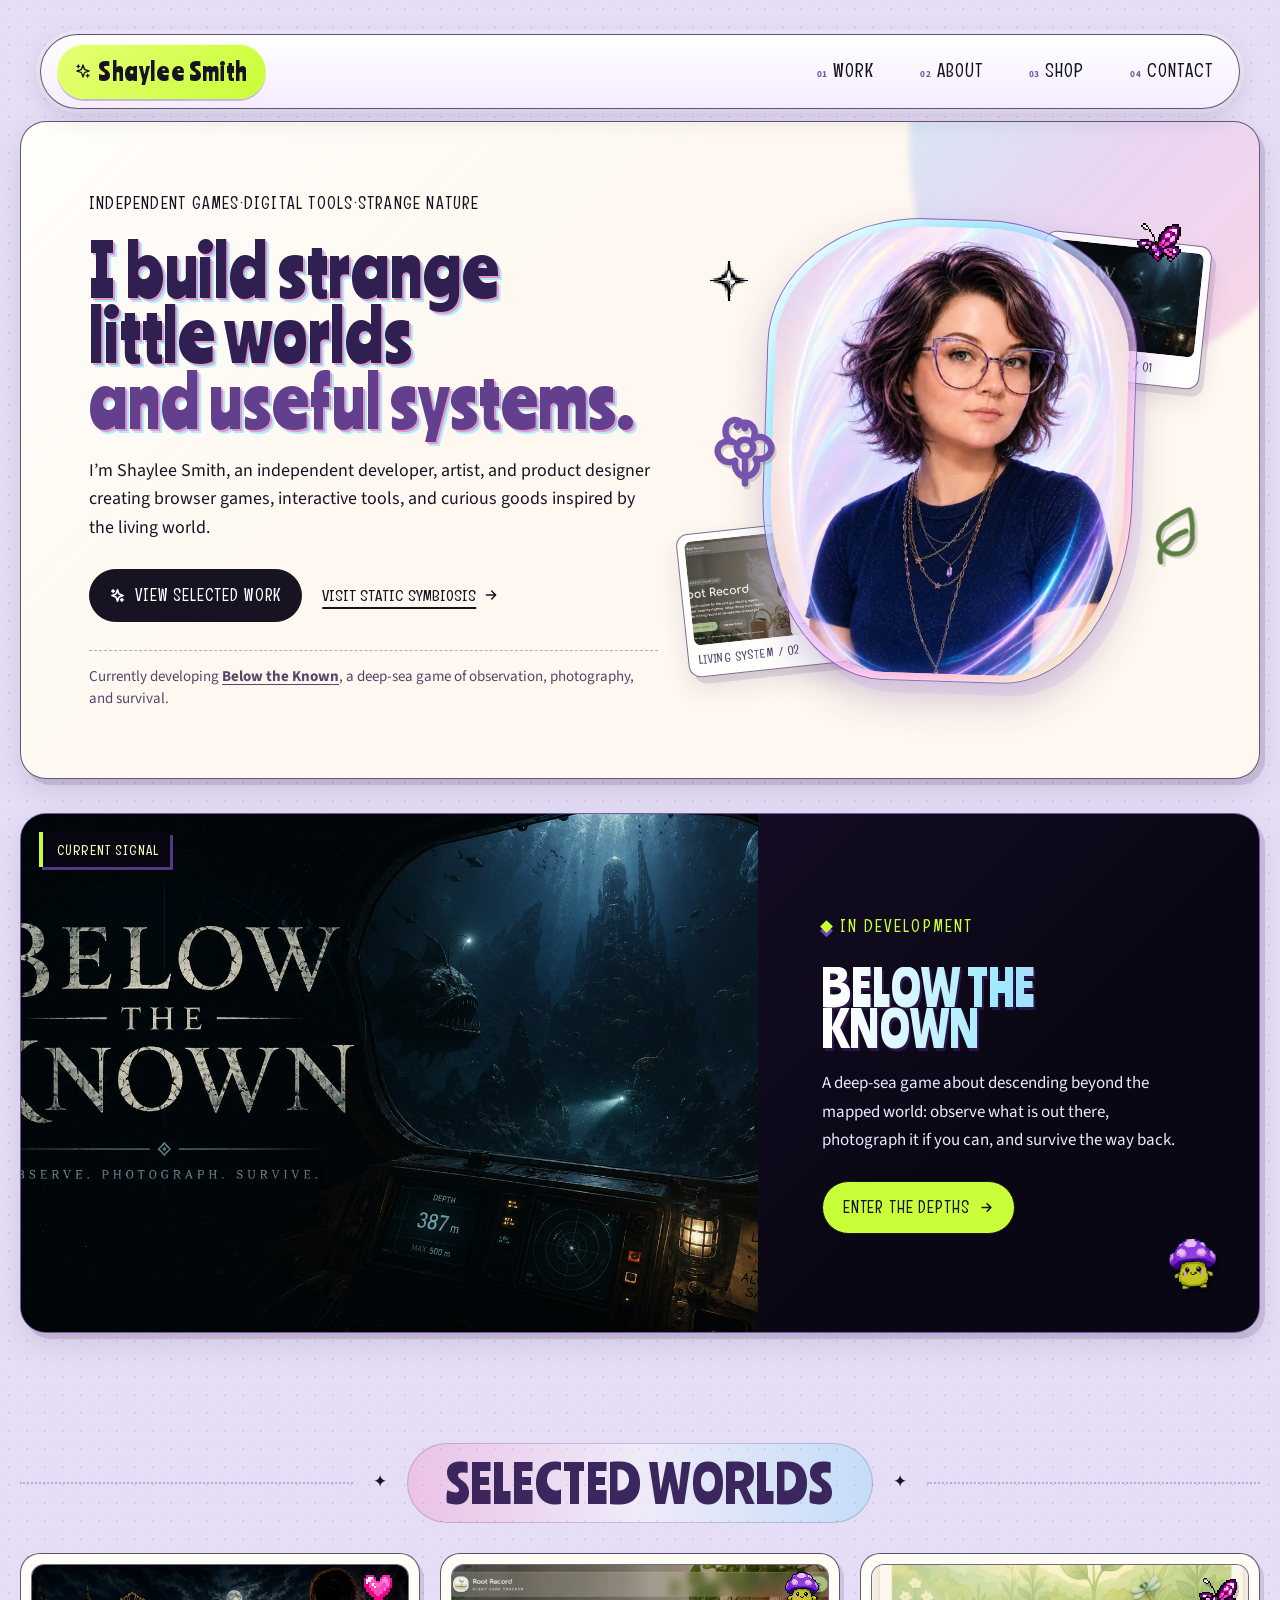
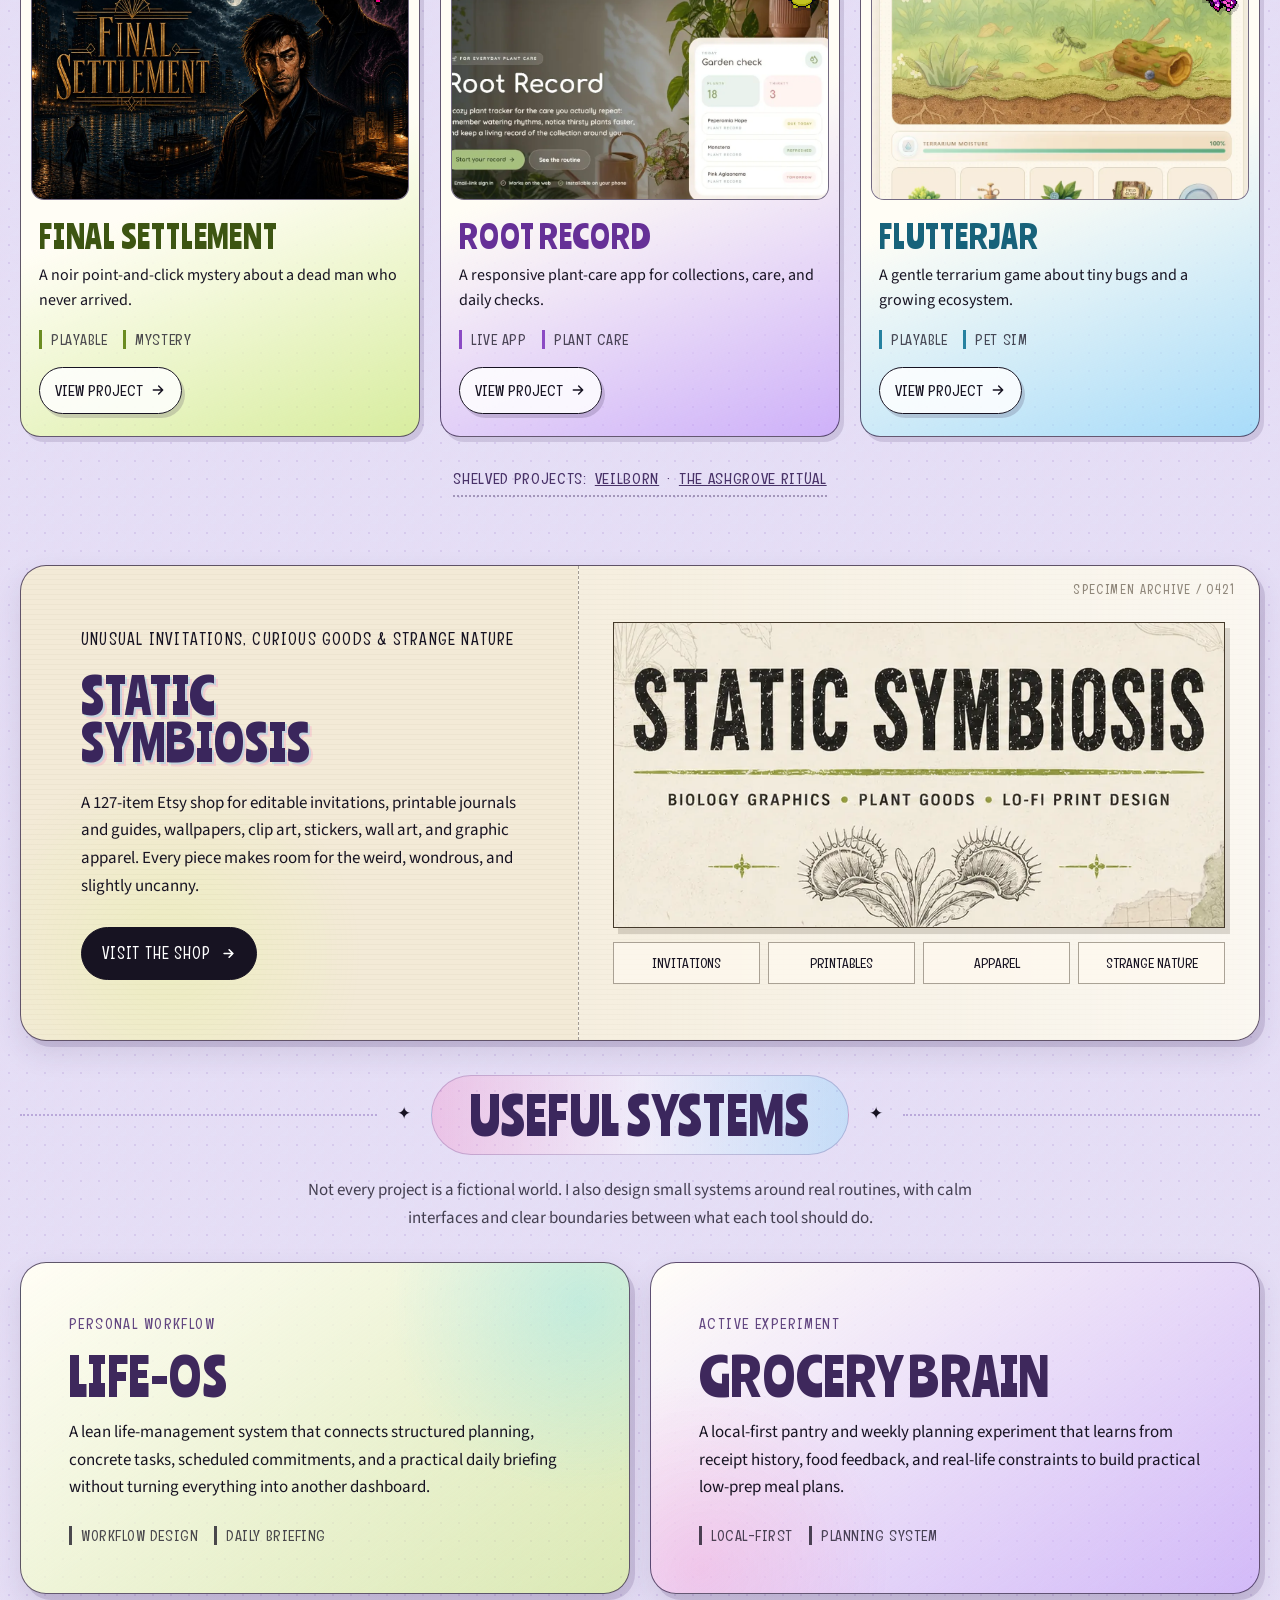
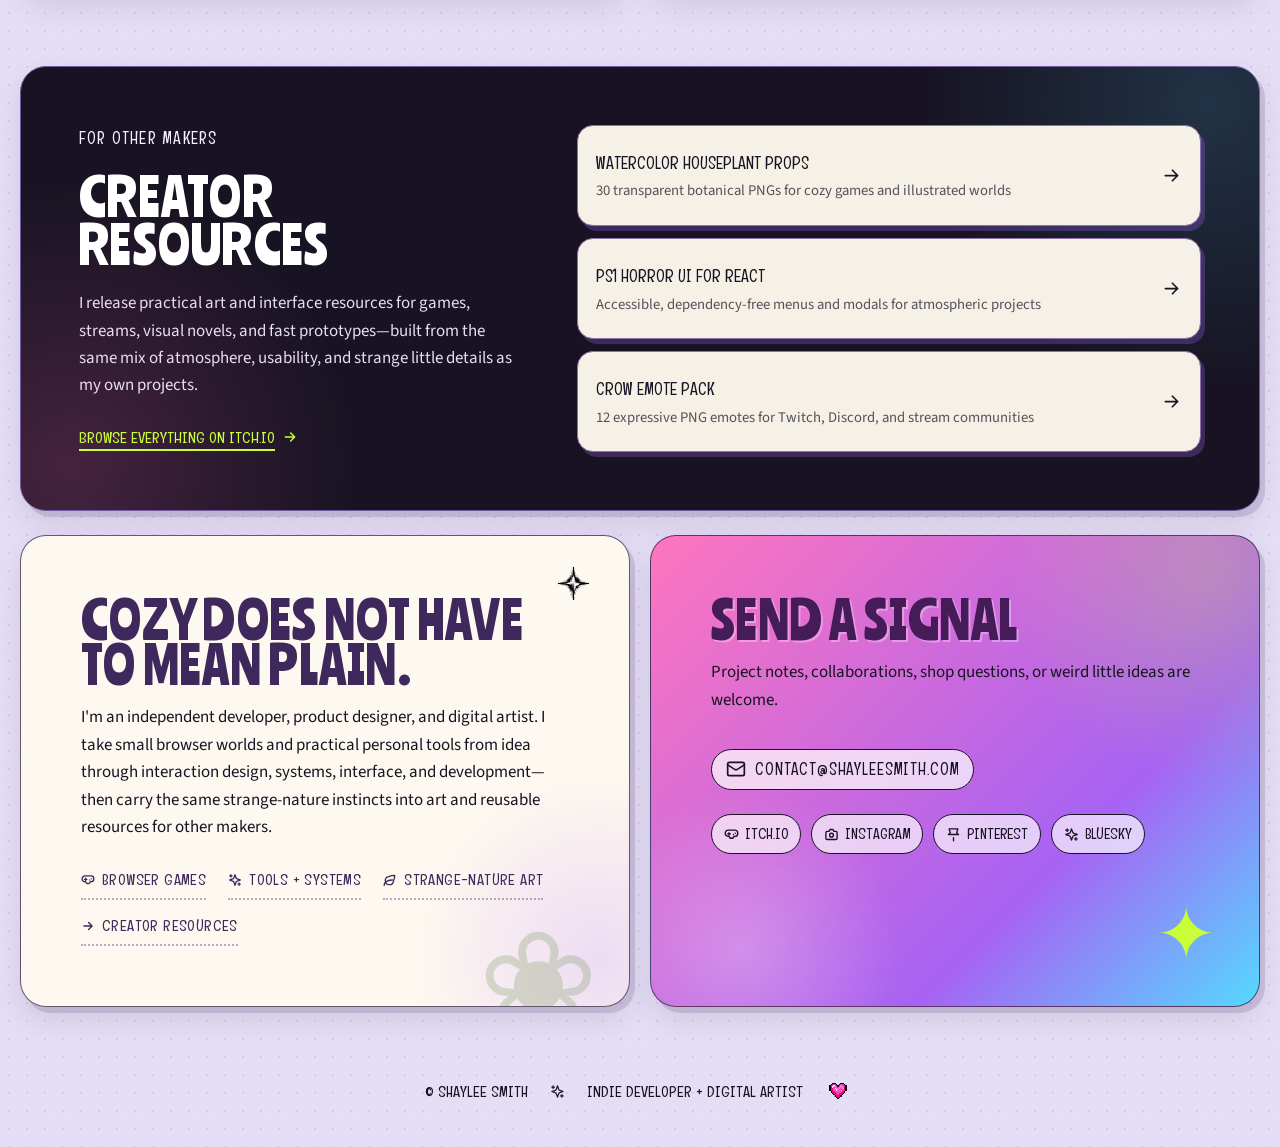
==== commit bba87b9f: "Update" ====
--- a/index.html
+++ b/index.html
@@ -9,10 +9,7 @@
   <meta name="author" content="Shaylee Smith">
   <meta name="theme-color" content="#f6f1ff">
   <link rel="canonical" href="https://shayleesmith.com/">
-  <link rel="icon" href="/favicon.svg" type="image/svg+xml">
-  <link rel="icon" href="/favicon.ico" sizes="any">
-  <link rel="icon" href="/favicon-32x32.png" type="image/png" sizes="32x32">
-  <link rel="apple-touch-icon" href="/apple-touch-icon.png" sizes="180x180">
+  <link rel="icon" href="favicon.ico">
   <link rel="stylesheet" href="styles.css">
 
   <meta property="og:site_name" content="Shaylee Smith Studio">
@@ -79,7 +76,7 @@
           "mainEntity": {
             "@type": "ItemList",
             "itemListElement": [
-              { "@type": "ListItem", "position": 1, "name": "VEILBORN", "url": "https://shayleesmith.com/projects/veilborn.html" },
+              { "@type": "ListItem", "position": 1, "name": "Below the Known", "url": "https://shayleesmith.com/projects/below-the-known.html" },
               { "@type": "ListItem", "position": 2, "name": "Final Settlement", "url": "https://shayleesmith.com/projects/final-settlement.html" },
               { "@type": "ListItem", "position": 3, "name": "Root Record", "url": "https://shayleesmith.com/projects/root-record.html" },
               { "@type": "ListItem", "position": 4, "name": "Flutterjar", "url": "https://shayleesmith.com/projects/flutterjar.html" },
@@ -134,12 +131,12 @@
           </a>
           <a class="text-link" href="#shop">Visit Static Symbiosis <svg aria-hidden="true"><use href="#icon-arrow"></use></svg></a>
         </div>
-        <p class="hero-current">Currently developing <a href="projects/veilborn.html">VEILBORN</a>, an eldritch congregation-management game.</p>
+        <p class="hero-current">Currently developing <a href="projects/below-the-known.html">Below the Known</a>, a deep-sea game of observation, photography, and survival.</p>
       </div>
 
       <div class="portrait-stage" aria-label="Portrait of Shaylee Smith">
         <figure class="work-fragment work-fragment-game" aria-hidden="true">
-          <img src="images/veilborn.jpg" width="1200" height="1200" alt="" decoding="async">
+          <img src="images/below-the-known.jpg" width="1672" height="941" alt="" decoding="async">
           <figcaption>Playable world / 01</figcaption>
         </figure>
         <figure class="work-fragment work-fragment-tool" aria-hidden="true">
@@ -167,13 +164,13 @@
 
     <section class="featured section-shell" id="work" aria-labelledby="featured-title">
       <div class="featured-art">
-        <img src="images/veilborn.jpg" width="1200" height="1200" alt="VEILBORN occult settlement surrounding a glowing violet spire" loading="lazy" decoding="async">
+        <img src="images/below-the-known.jpg" width="1672" height="941" alt="Below the Known deep-sea game artwork showing an ocean trench through a submarine porthole" loading="lazy" decoding="async">
       </div>
       <div class="featured-copy">
         <p class="status-pill">In development</p>
-        <h2 id="featured-title">VEILBORN</h2>
-        <p>An eldritch management game about growing a congregation, building a compound, and balancing faith against suspicion.</p>
-        <a class="button button-lime" href="projects/veilborn.html">Enter the world <svg aria-hidden="true"><use href="#icon-arrow"></use></svg></a>
+        <h2 id="featured-title">Below the Known</h2>
+        <p>A deep-sea game about descending beyond the mapped world: observe what is out there, photograph it if you can, and survive the way back.</p>
+        <a class="button button-lime" href="projects/below-the-known.html">Enter the depths <svg aria-hidden="true"><use href="#icon-arrow"></use></svg></a>
         <img class="featured-sprite" src="images/mushroom-mascot.png" width="1254" height="1254" alt="" aria-hidden="true" loading="lazy" decoding="async">
       </div>
     </section>
@@ -224,7 +221,20 @@
           </div>
         </article>
       </div>
-      <a class="earlier-work" href="projects/ashgrove-ritual.html">Earlier work: The Ashgrove Ritual <svg aria-hidden="true"><use href="#icon-arrow"></use></svg></a>
+      <p class="earlier-work">Shelved projects: <a href="projects/veilborn.html">VEILBORN</a> <span aria-hidden="true">·</span> <a href="projects/ashgrove-ritual.html">The Ashgrove Ritual</a></p>
+    </section>
+
+    <section class="shop-card section-shell" id="shop" aria-labelledby="shop-title">
+      <div class="shop-copy">
+        <p class="eyebrow">Unusual invitations, curious goods &amp; strange nature</p>
+        <h2 id="shop-title">Static<br>Symbiosis</h2>
+        <p>A 127-item Etsy shop for editable invitations, printable journals and guides, wallpapers, clip art, stickers, wall art, and graphic apparel. Every piece makes room for the weird, wondrous, and slightly uncanny.</p>
+        <a class="button button-dark" href="https://www.etsy.com/shop/StaticSymbiosis" target="_blank" rel="noopener noreferrer" data-track="visit_shop">Visit the shop <svg aria-hidden="true"><use href="#icon-arrow"></use></svg></a>
+      </div>
+      <div class="shop-art">
+        <img src="images/static-symbiosis-banner.webp" width="1600" height="800" alt="Static Symbiosis artwork featuring strange nature and curious goods" loading="lazy" decoding="async">
+        <div class="specimen-row" aria-hidden="true"><span>Invitations</span><span>Printables</span><span>Apparel</span><span>Strange nature</span></div>
+      </div>
     </section>
 
     <section class="systems-section section-shell" aria-labelledby="systems-title">
@@ -273,19 +283,6 @@
       </div>
     </section>
 
-    <section class="shop-card section-shell" id="shop" aria-labelledby="shop-title">
-      <div class="shop-copy">
-        <p class="eyebrow">Strange nature goods</p>
-        <h2 id="shop-title">Static<br>Symbiosis</h2>
-        <p>Original strange-nature art and practical goods across digital downloads, clip art, guides, stickers, and apparel for people drawn to the wonderfully odd parts of the living world.</p>
-        <a class="button button-dark" href="https://www.etsy.com/shop/StaticSymbiosis" target="_blank" rel="noopener noreferrer" data-track="visit_shop">Visit the shop <svg aria-hidden="true"><use href="#icon-arrow"></use></svg></a>
-      </div>
-      <div class="shop-art">
-        <img src="images/botanical-collage.webp" width="1600" height="800" alt="Natural-history collage with mushrooms, beetle, butterfly, fern, and violet flowers" loading="lazy" decoding="async">
-        <div class="specimen-row" aria-hidden="true"><span>Fungi</span><span>Botany</span><span>Insects</span><span>Folklore</span></div>
-      </div>
-    </section>
-
     <section class="lower-grid section-shell">
       <article class="about-card" id="about" aria-labelledby="about-title">
         <span class="sprite sticker-star about-star" aria-hidden="true"></span>
--- a/styles.css
+++ b/styles.css
@@ -705,9 +705,11 @@
   border: 1px solid var(--ink);
   border-radius: 999px;
   box-shadow: 0 0 0 rgba(23,19,34,0);
-  font-family: var(--font-body), "Segoe UI", sans-serif;
-  font-size: clamp(1rem, 2vw, 1.16rem);
-  font-weight: 600;
+  font-family: var(--font-accent), "Trebuchet MS", sans-serif;
+  font-size: 1.06rem;
+  font-weight: 400;
+  letter-spacing: 0.05em;
+  text-transform: uppercase;
   line-height: 1.2;
   text-decoration: none;
   transition: transform 170ms ease, box-shadow 170ms ease, background-color 170ms ease, color 170ms ease;
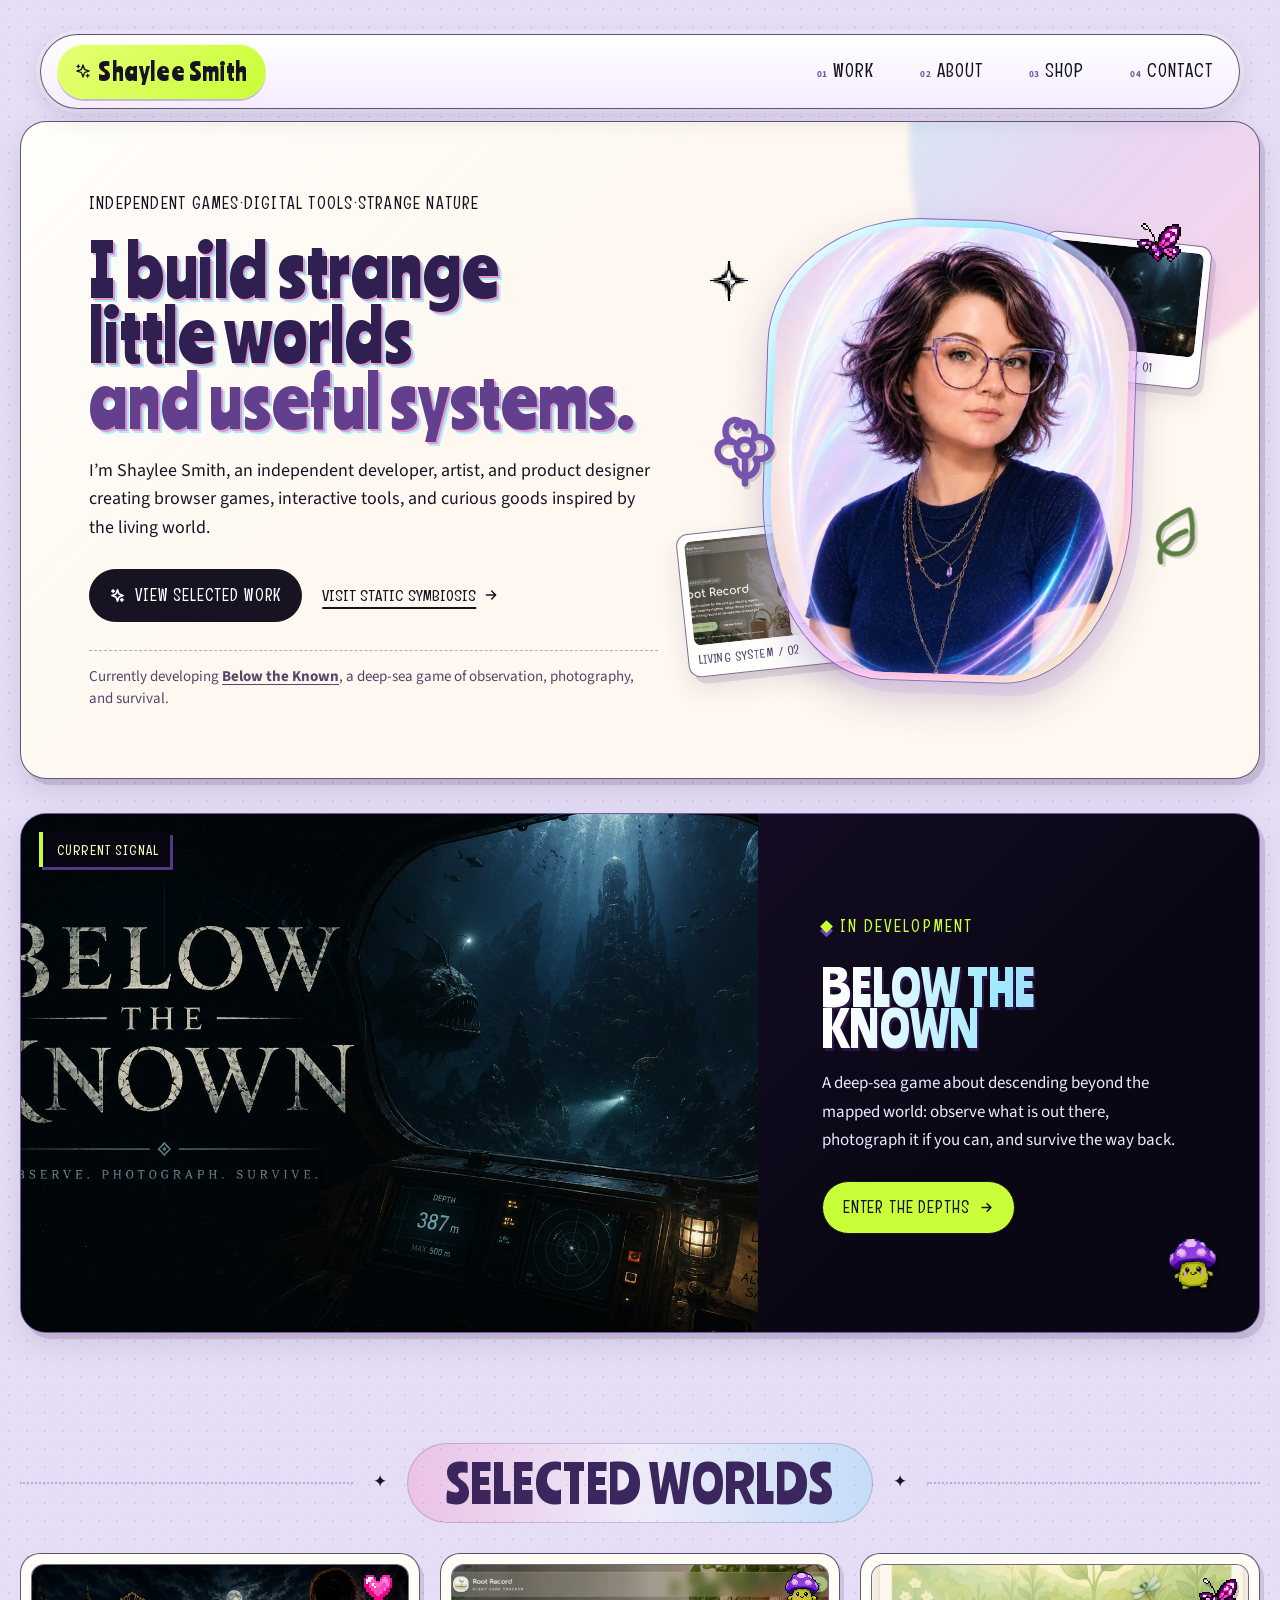
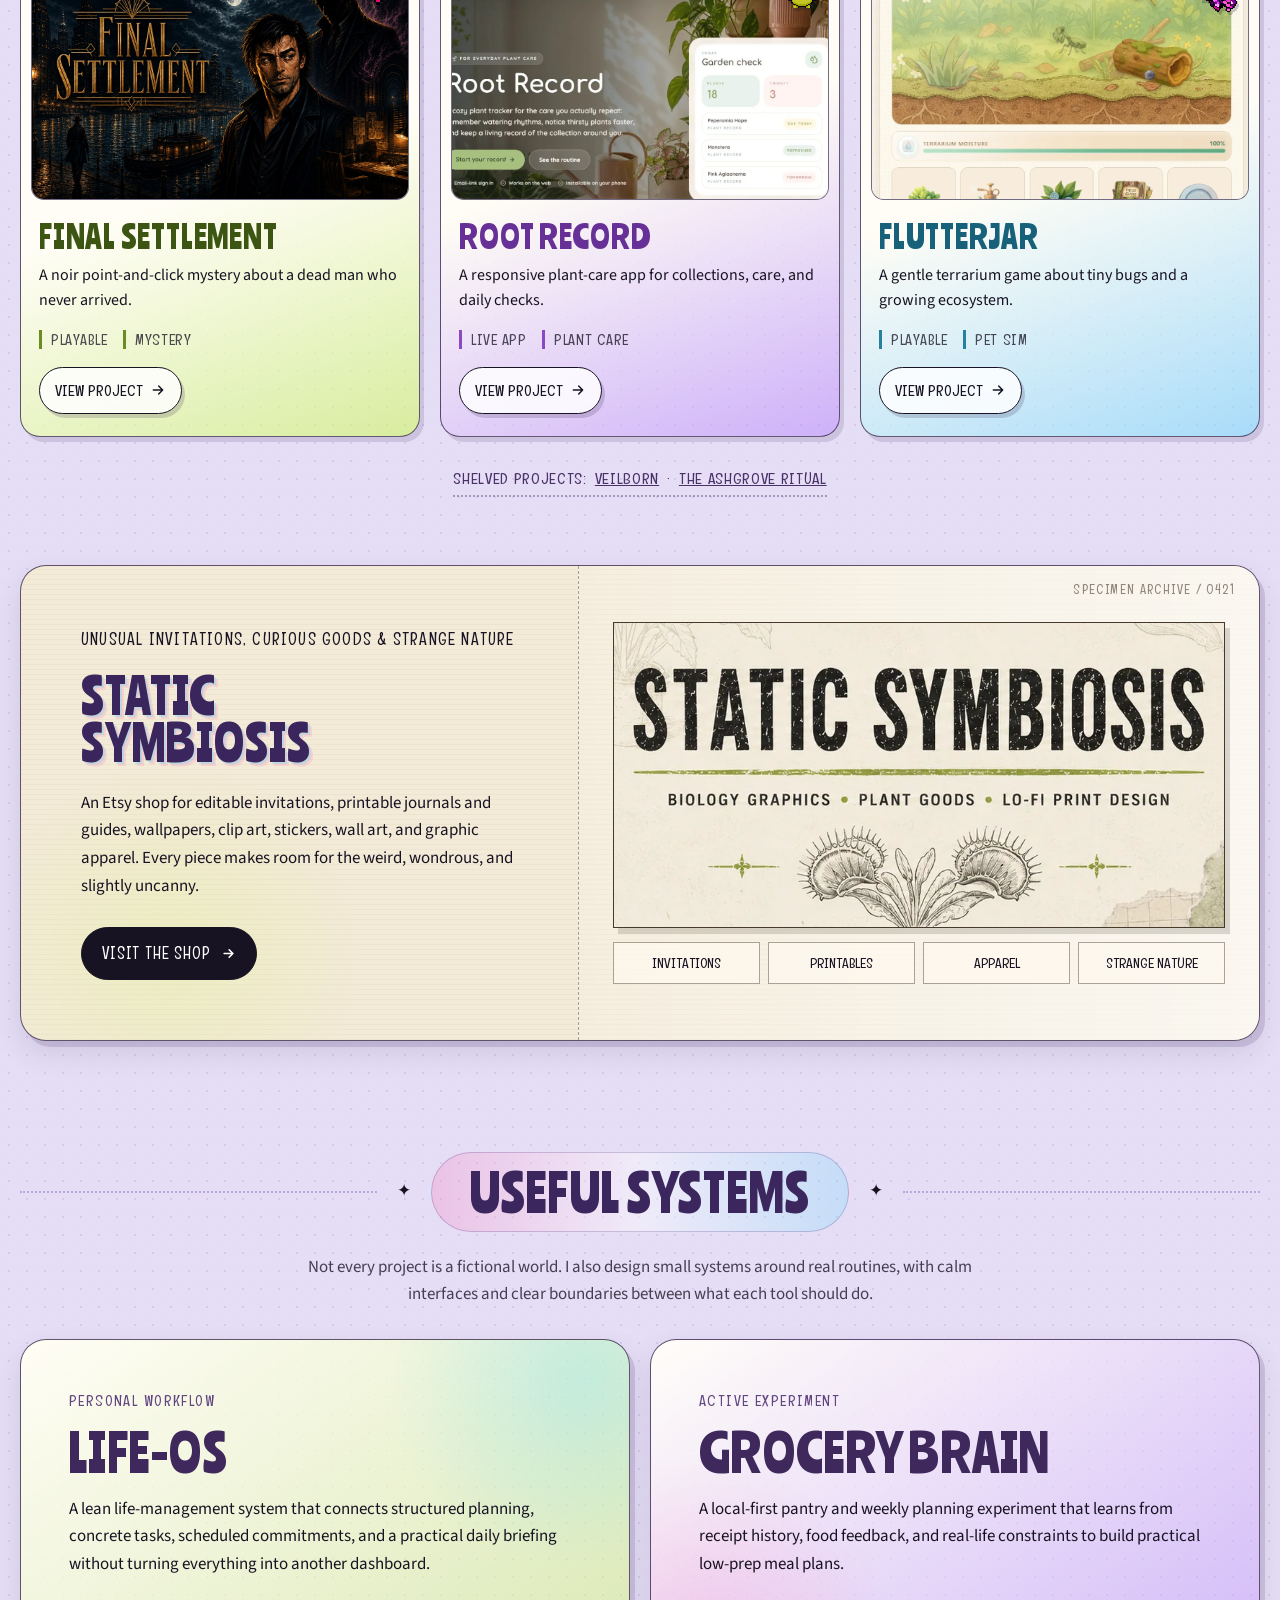
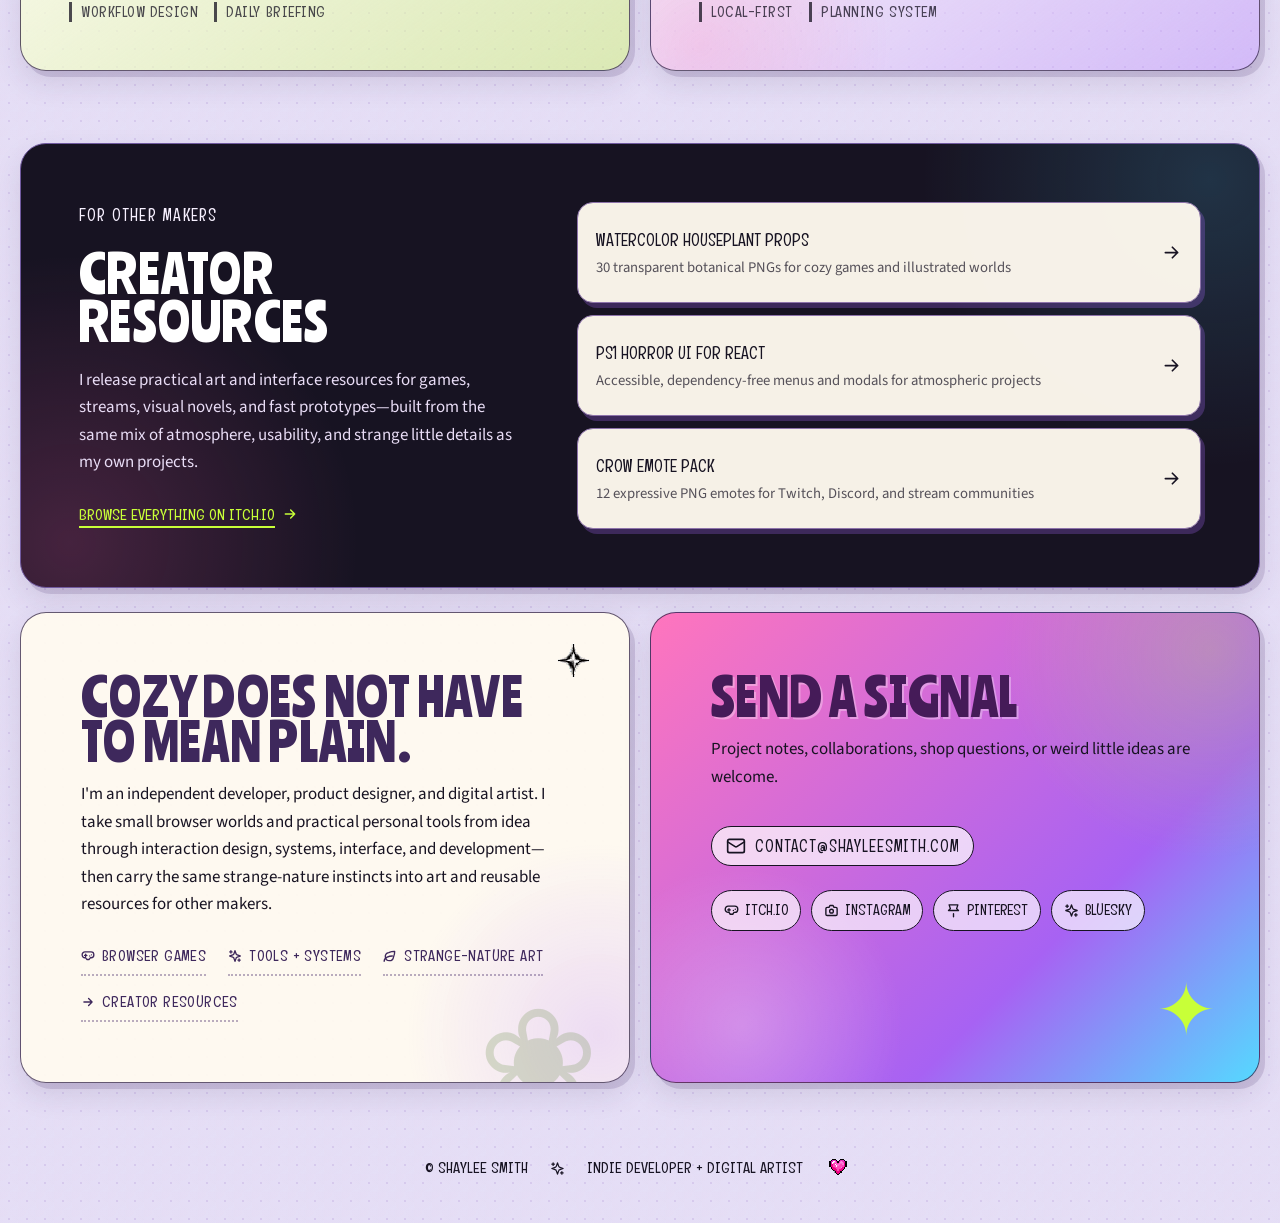
==== commit 7476616c: "Small fixes" ====
--- a/index.html
+++ b/index.html
@@ -228,7 +228,7 @@
       <div class="shop-copy">
         <p class="eyebrow">Unusual invitations, curious goods &amp; strange nature</p>
         <h2 id="shop-title">Static<br>Symbiosis</h2>
-        <p>A 127-item Etsy shop for editable invitations, printable journals and guides, wallpapers, clip art, stickers, wall art, and graphic apparel. Every piece makes room for the weird, wondrous, and slightly uncanny.</p>
+        <p>An Etsy shop for editable invitations, printable journals and guides, wallpapers, clip art, stickers, wall art, and graphic apparel. Every piece makes room for the weird, wondrous, and slightly uncanny.</p>
         <a class="button button-dark" href="https://www.etsy.com/shop/StaticSymbiosis" target="_blank" rel="noopener noreferrer" data-track="visit_shop">Visit the shop <svg aria-hidden="true"><use href="#icon-arrow"></use></svg></a>
       </div>
       <div class="shop-art">
--- a/styles.css
+++ b/styles.css
@@ -511,7 +511,7 @@
 .earlier-work:focus-visible { outline: 3px solid var(--pink); outline-offset: 5px; }
 .earlier-work svg { width: 16px; height: 16px; }
 
-.systems-section { padding-block: 34px 72px; }
+.systems-section { margin-top: clamp(42px, 6vw, 80px); padding-block: 34px 72px; }
 .section-intro {
   max-width: 720px;
   margin: -8px auto 30px;
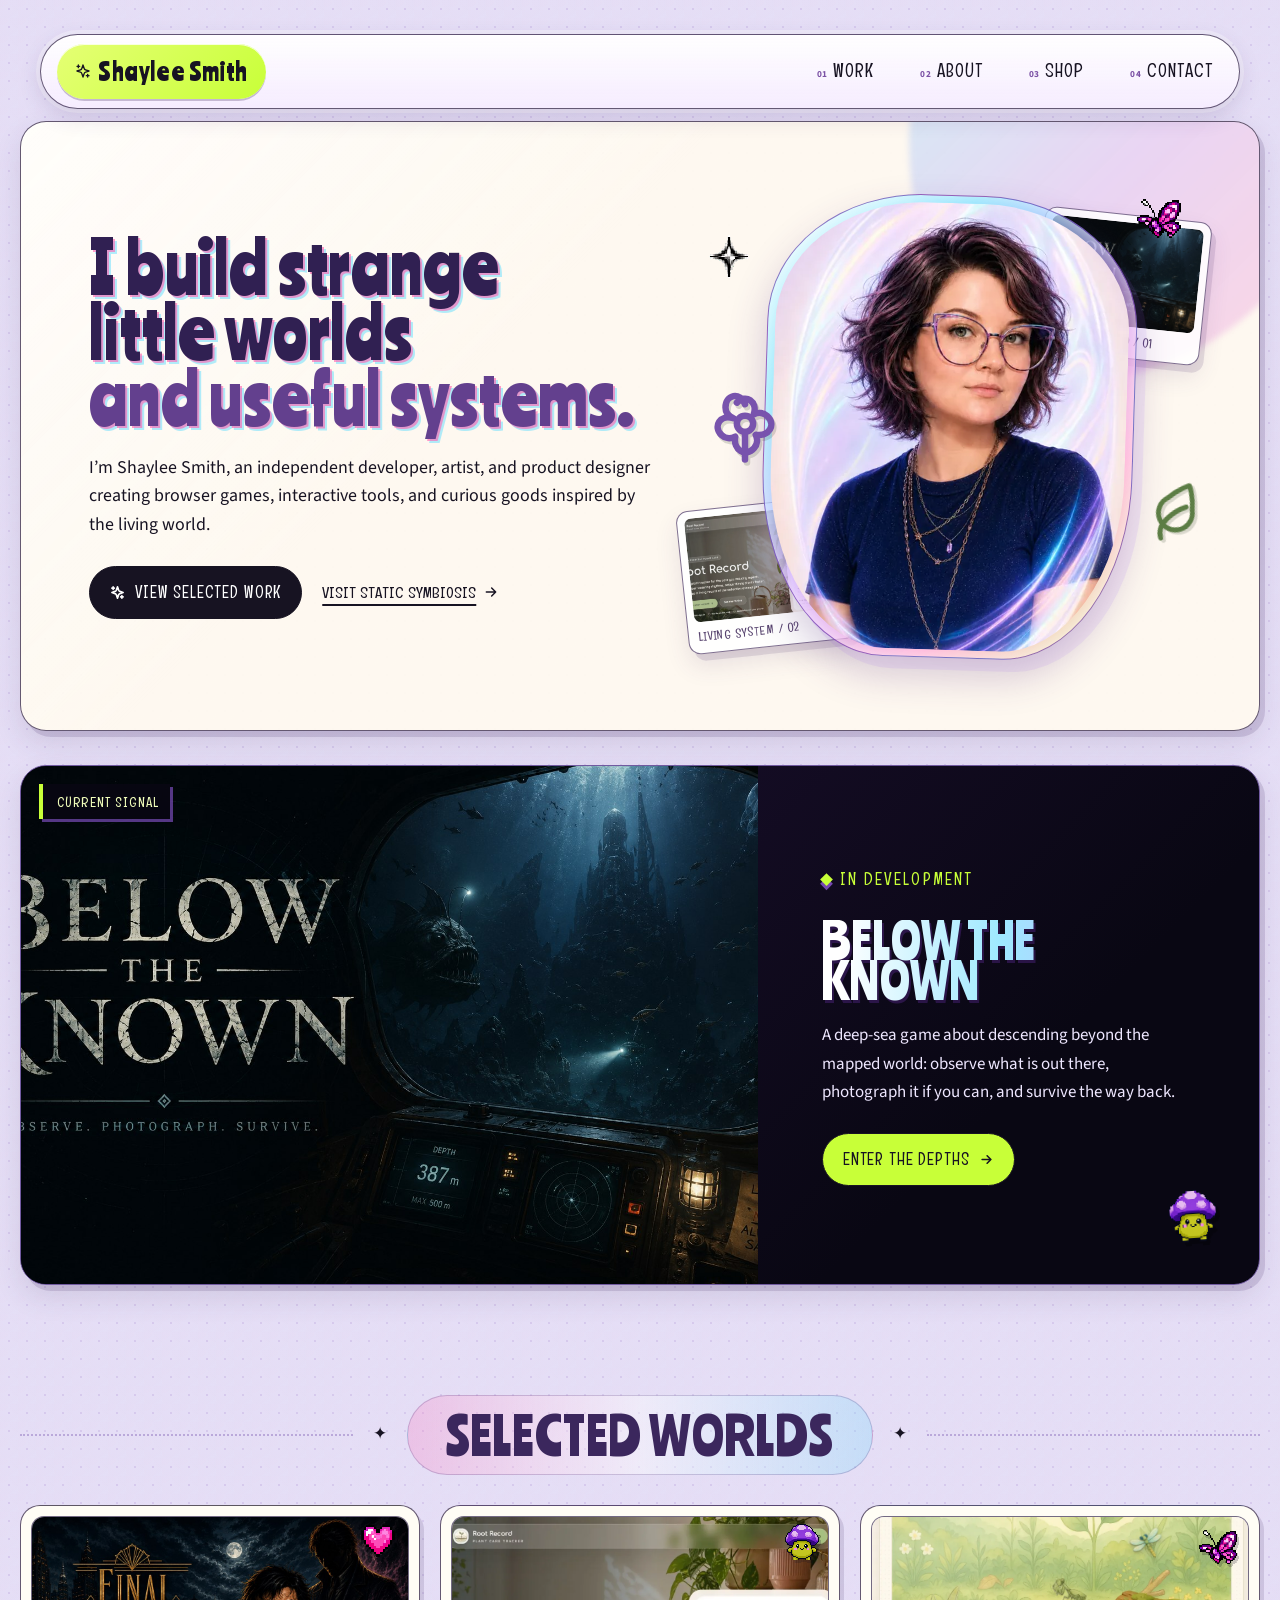
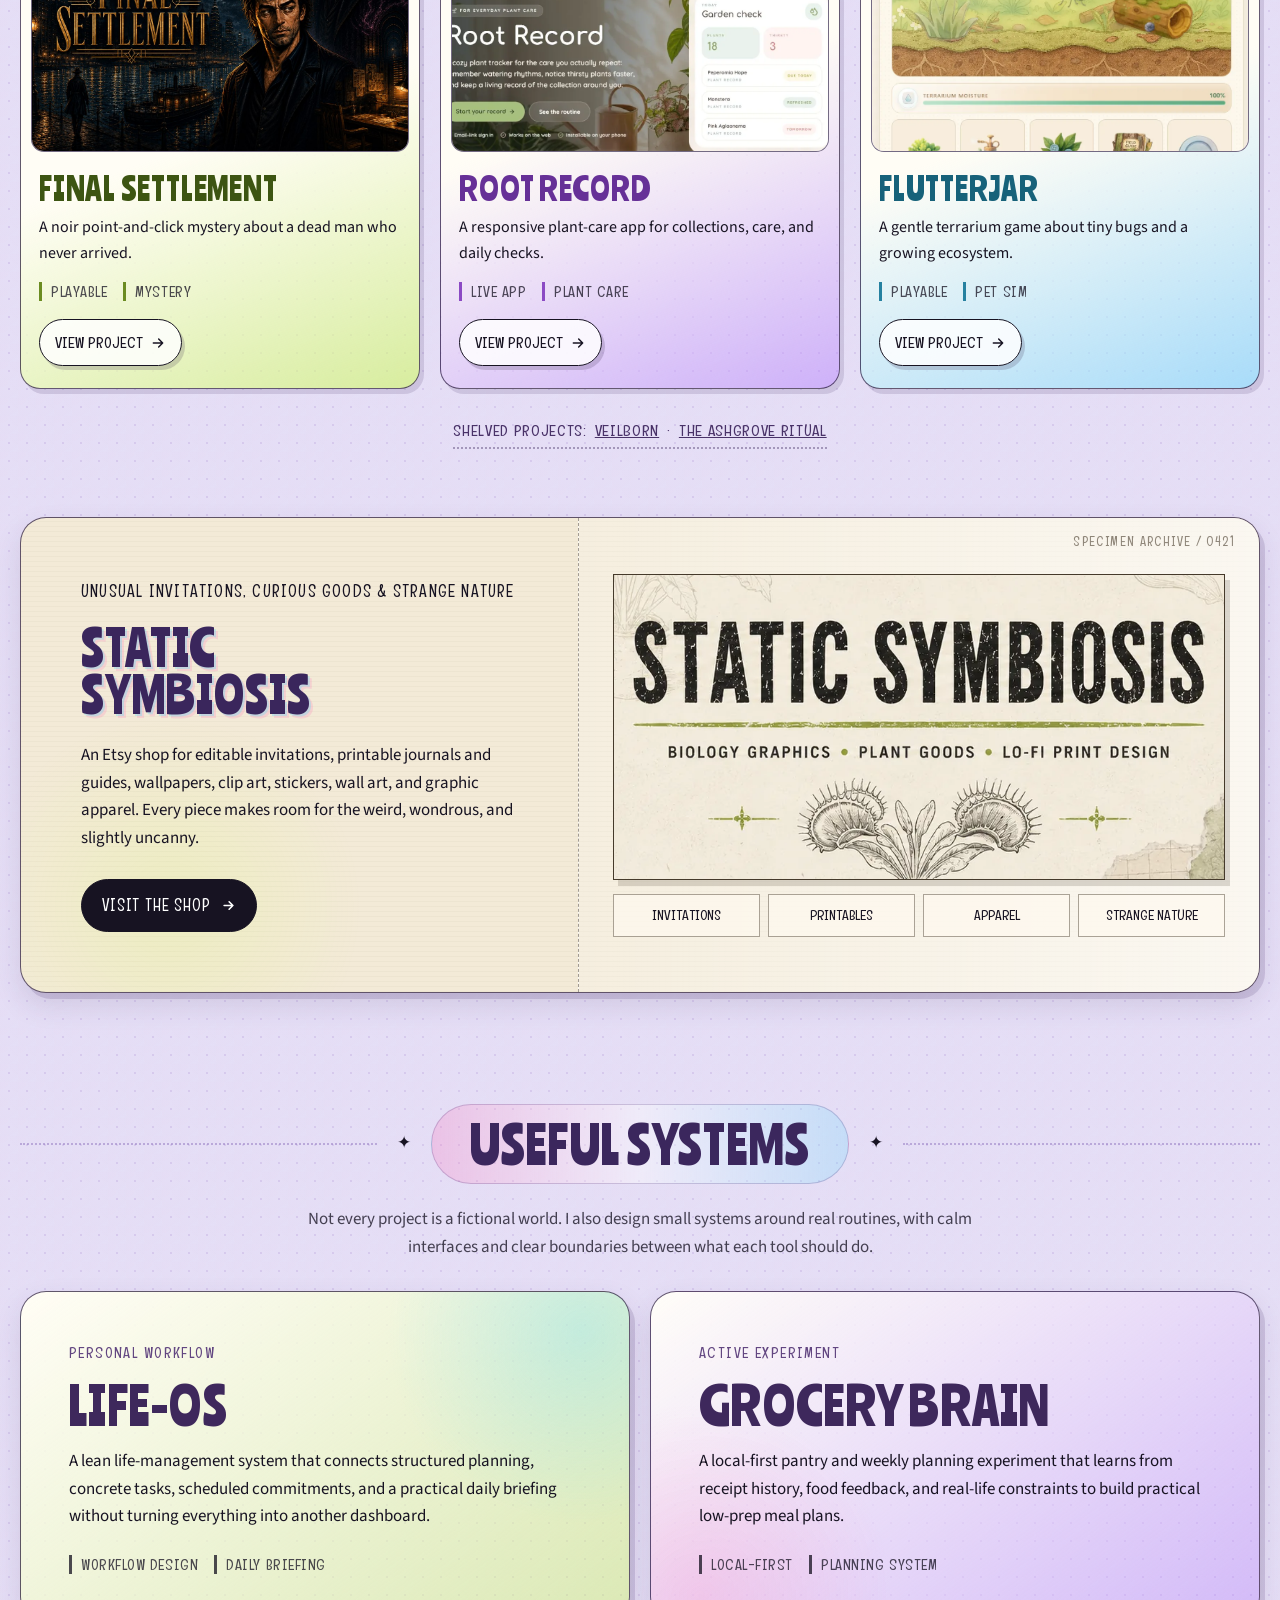
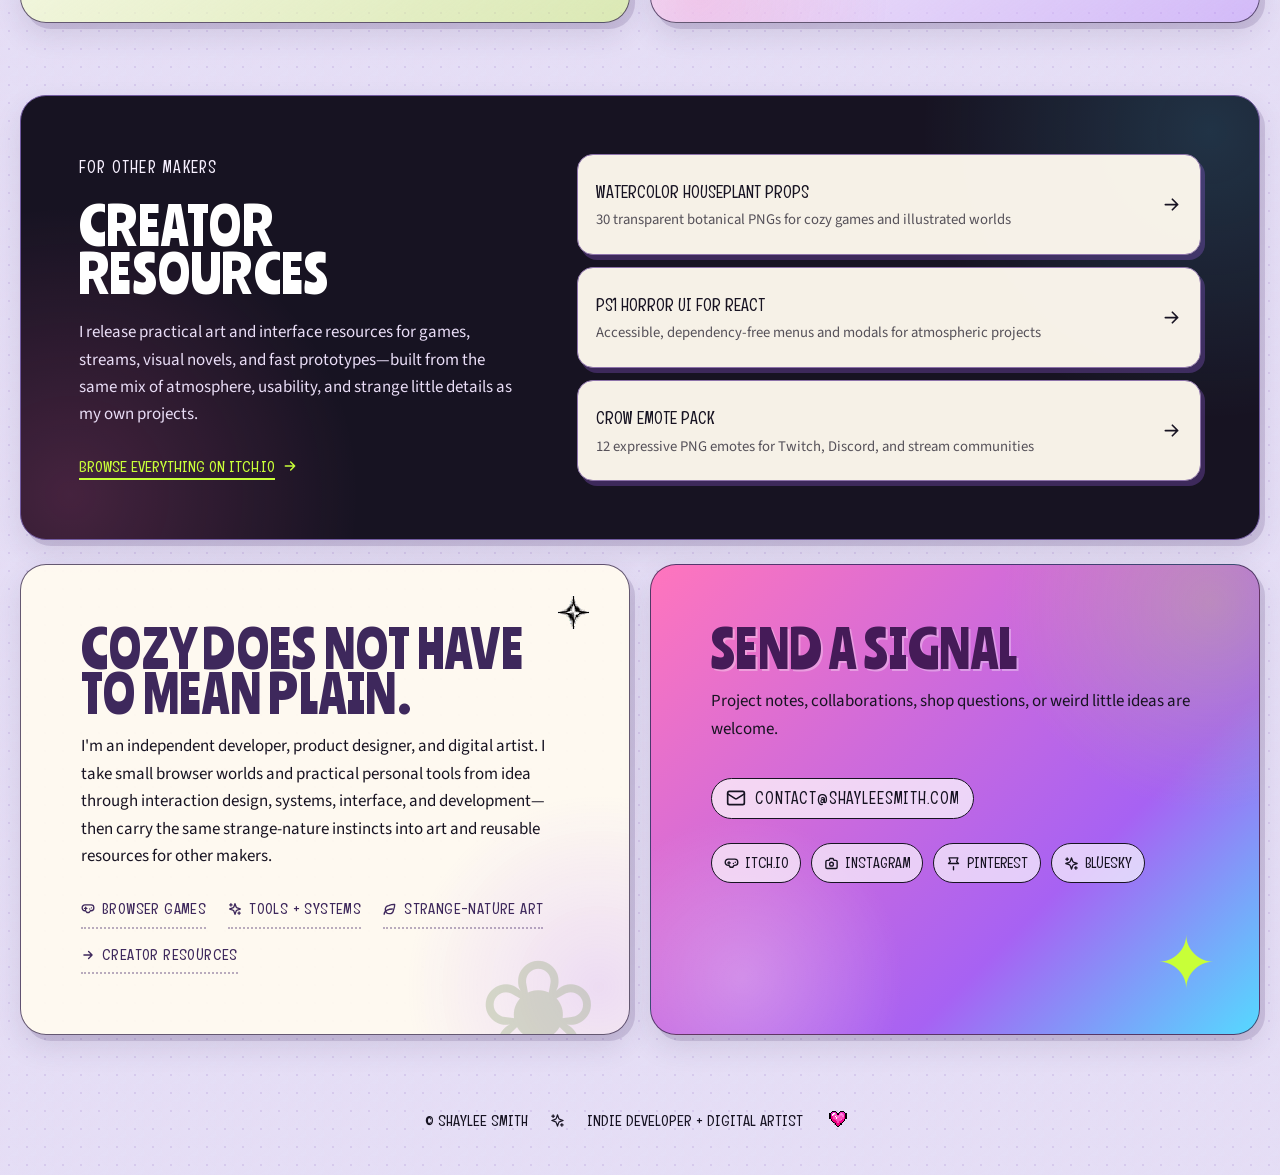
==== commit f68aa5a7: "Update index.html" ====
--- a/index.html
+++ b/index.html
@@ -122,7 +122,6 @@
   <main id="main-content">
     <section class="hero section-shell" id="top" aria-labelledby="hero-title">
       <div class="hero-copy">
-        <p class="eyebrow">Independent games <span aria-hidden="true">·</span> digital tools <span aria-hidden="true">·</span> strange nature</p>
         <h1 id="hero-title">I build strange little worlds <span>and useful systems.</span></h1>
         <p class="hero-intro">I’m Shaylee Smith, an independent developer, artist, and product designer creating browser games, interactive tools, and curious goods inspired by the living world.</p>
         <div class="hero-actions">
@@ -131,7 +130,6 @@
           </a>
           <a class="text-link" href="#shop">Visit Static Symbiosis <svg aria-hidden="true"><use href="#icon-arrow"></use></svg></a>
         </div>
-        <p class="hero-current">Currently developing <a href="projects/below-the-known.html">Below the Known</a>, a deep-sea game of observation, photography, and survival.</p>
       </div>
 
       <div class="portrait-stage" aria-label="Portrait of Shaylee Smith">
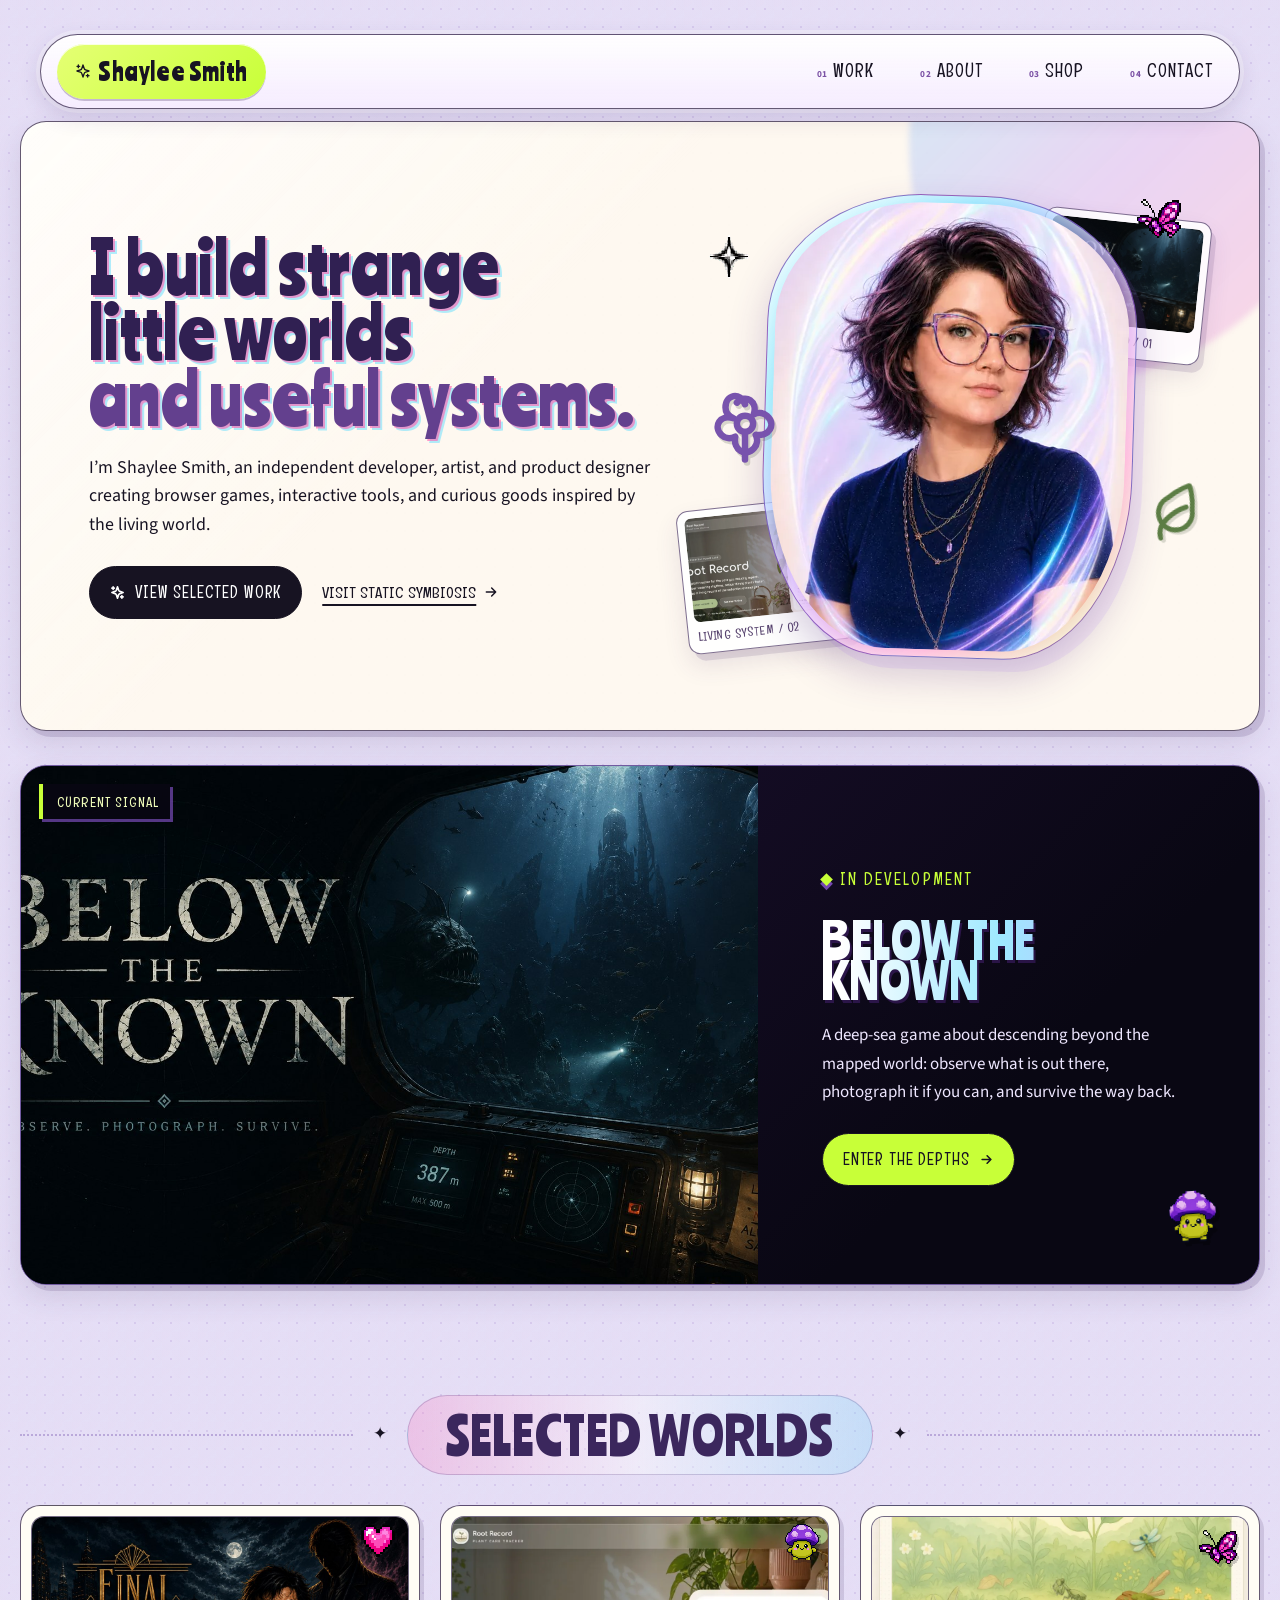
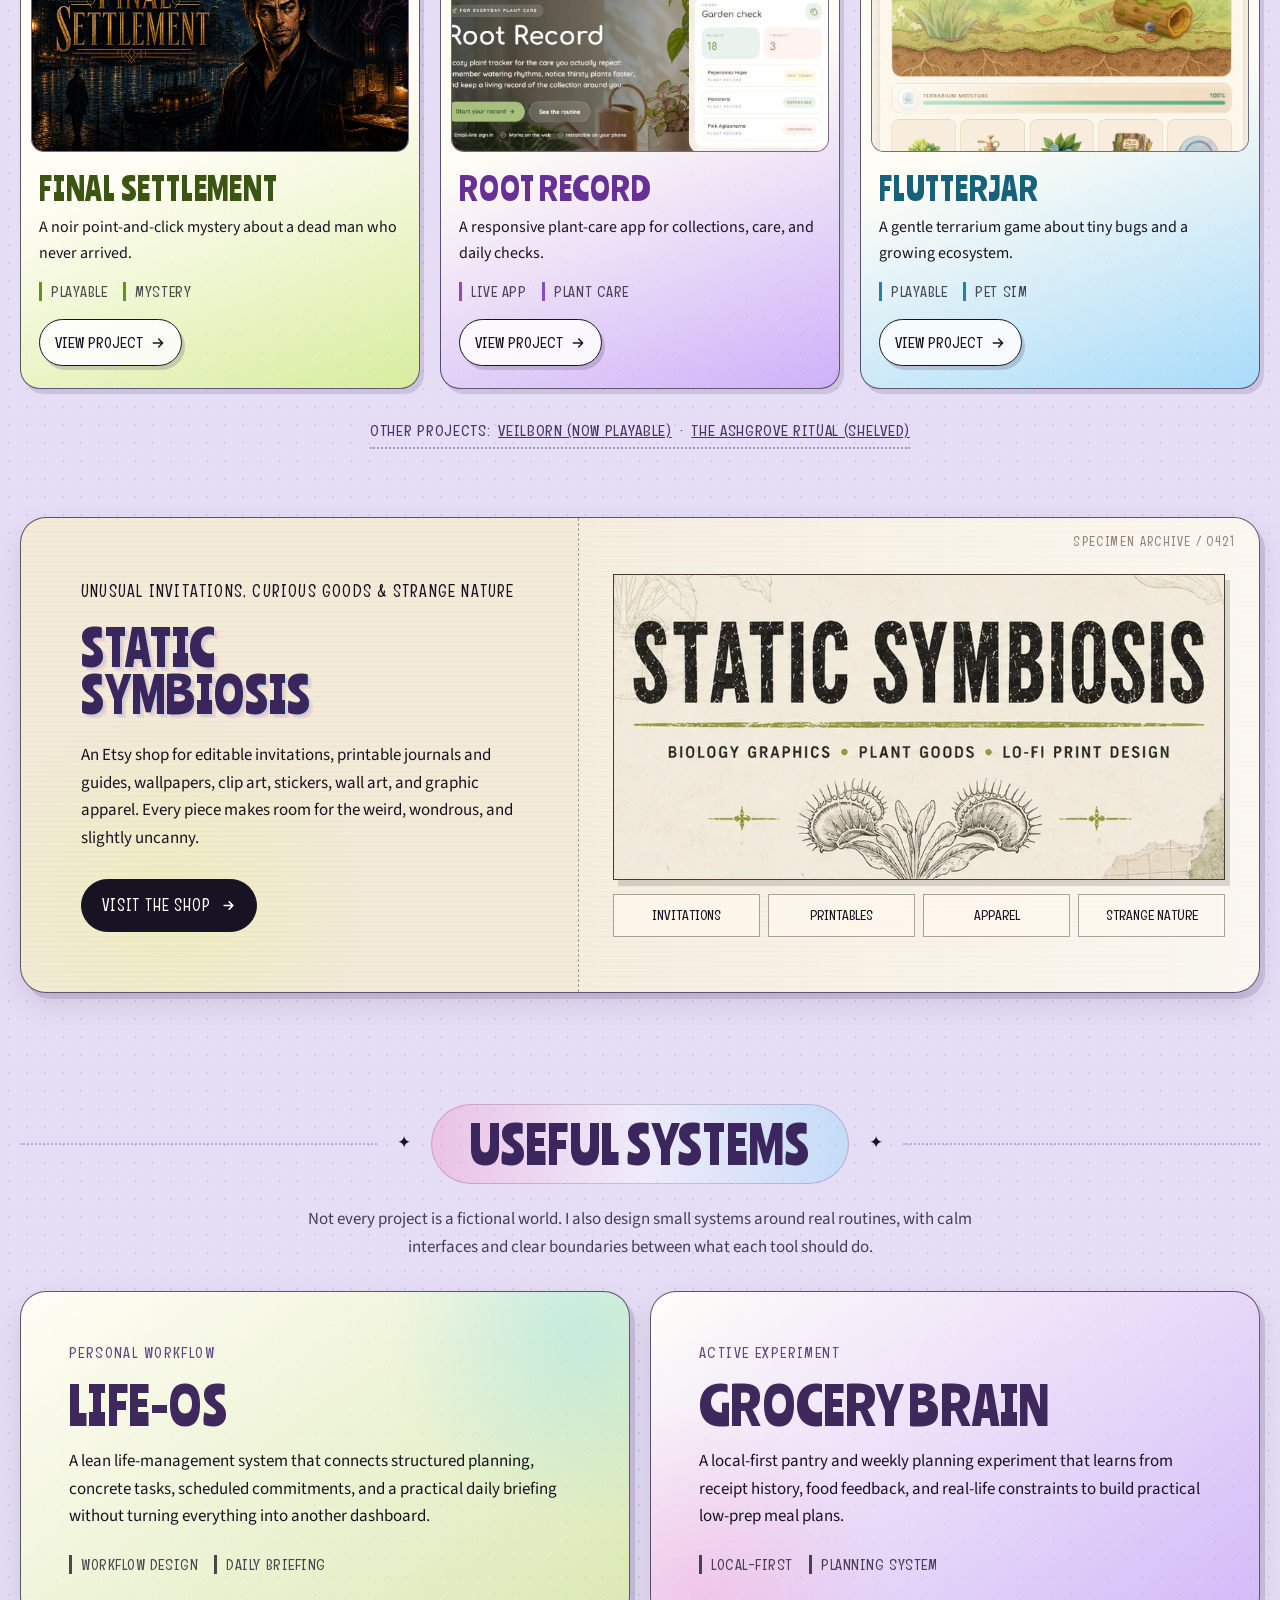
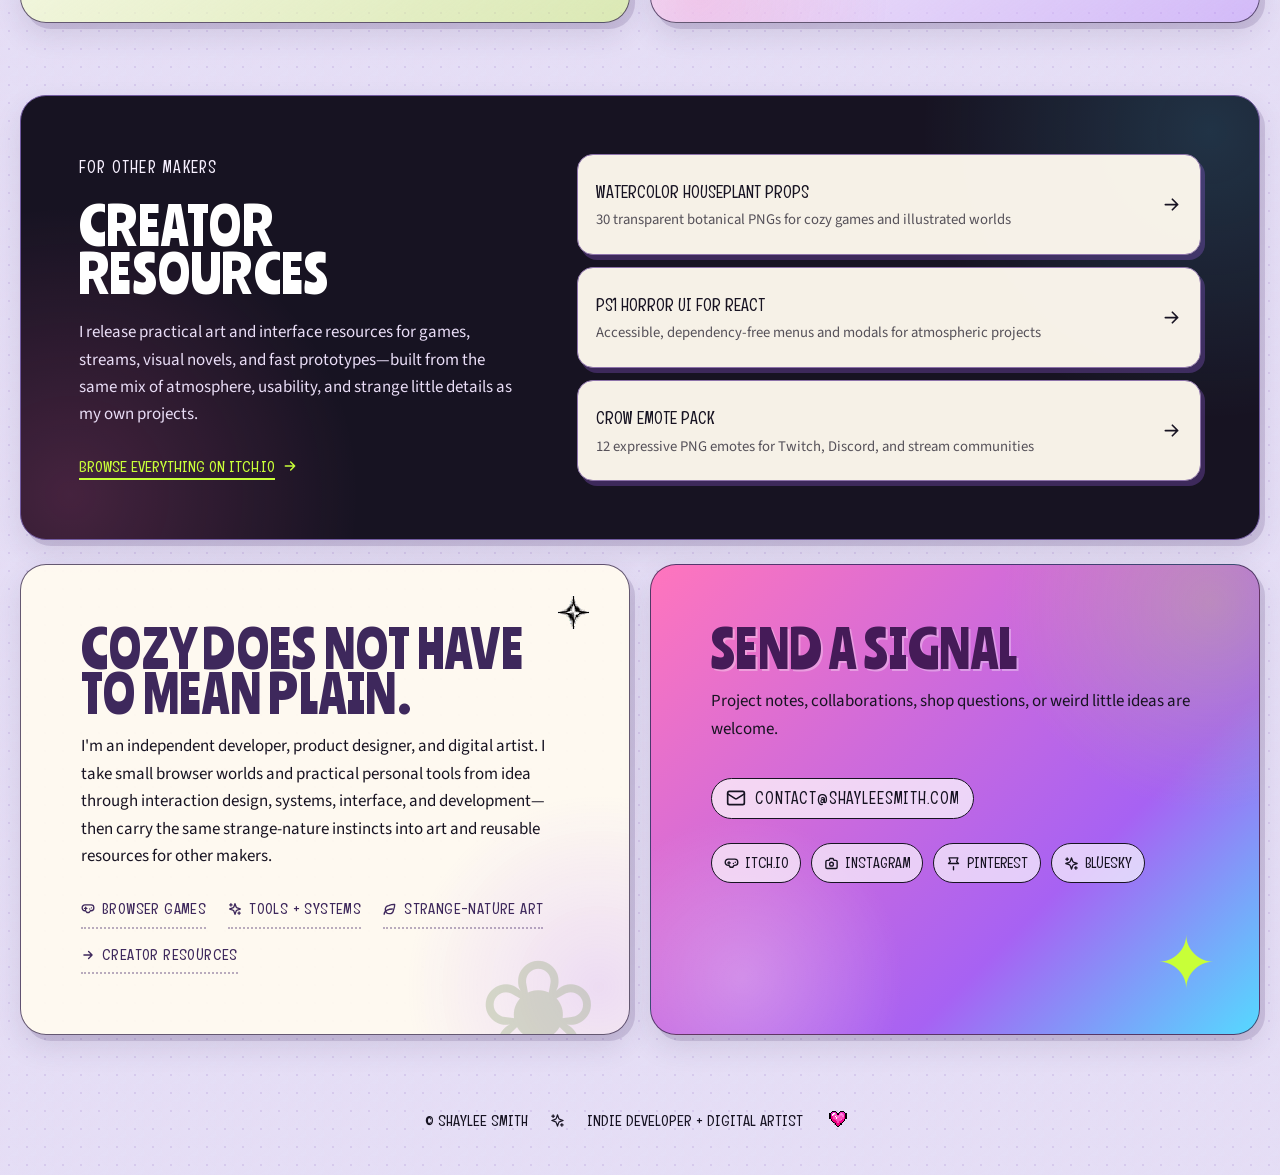
==== commit 20e09d0a: "Veilborn update" ====
--- a/index.html
+++ b/index.html
@@ -219,7 +219,7 @@
           </div>
         </article>
       </div>
-      <p class="earlier-work">Shelved projects: <a href="projects/veilborn.html">VEILBORN</a> <span aria-hidden="true">·</span> <a href="projects/ashgrove-ritual.html">The Ashgrove Ritual</a></p>
+      <p class="earlier-work">Other projects: <a href="projects/veilborn.html">VEILBORN (now playable)</a> <span aria-hidden="true">·</span> <a href="projects/ashgrove-ritual.html">The Ashgrove Ritual (shelved)</a></p>
     </section>
 
     <section class="shop-card section-shell" id="shop" aria-labelledby="shop-title">
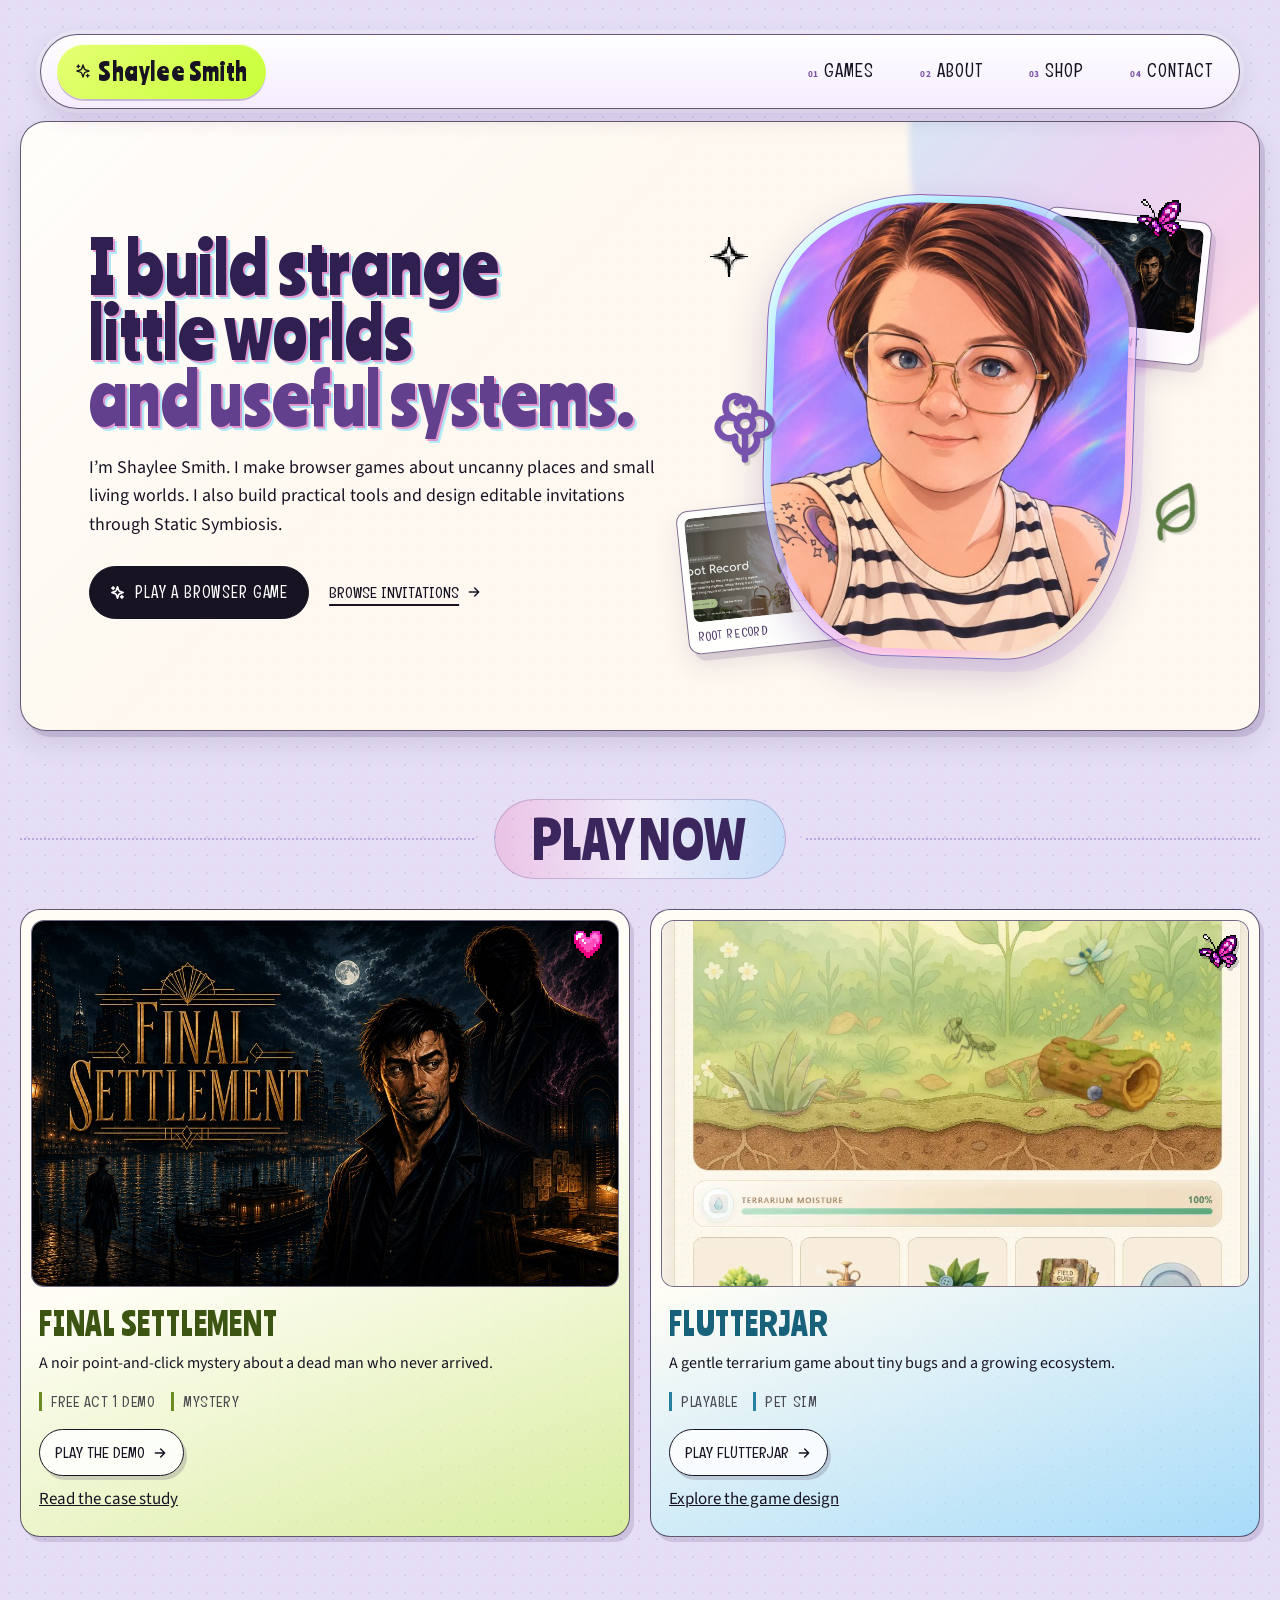
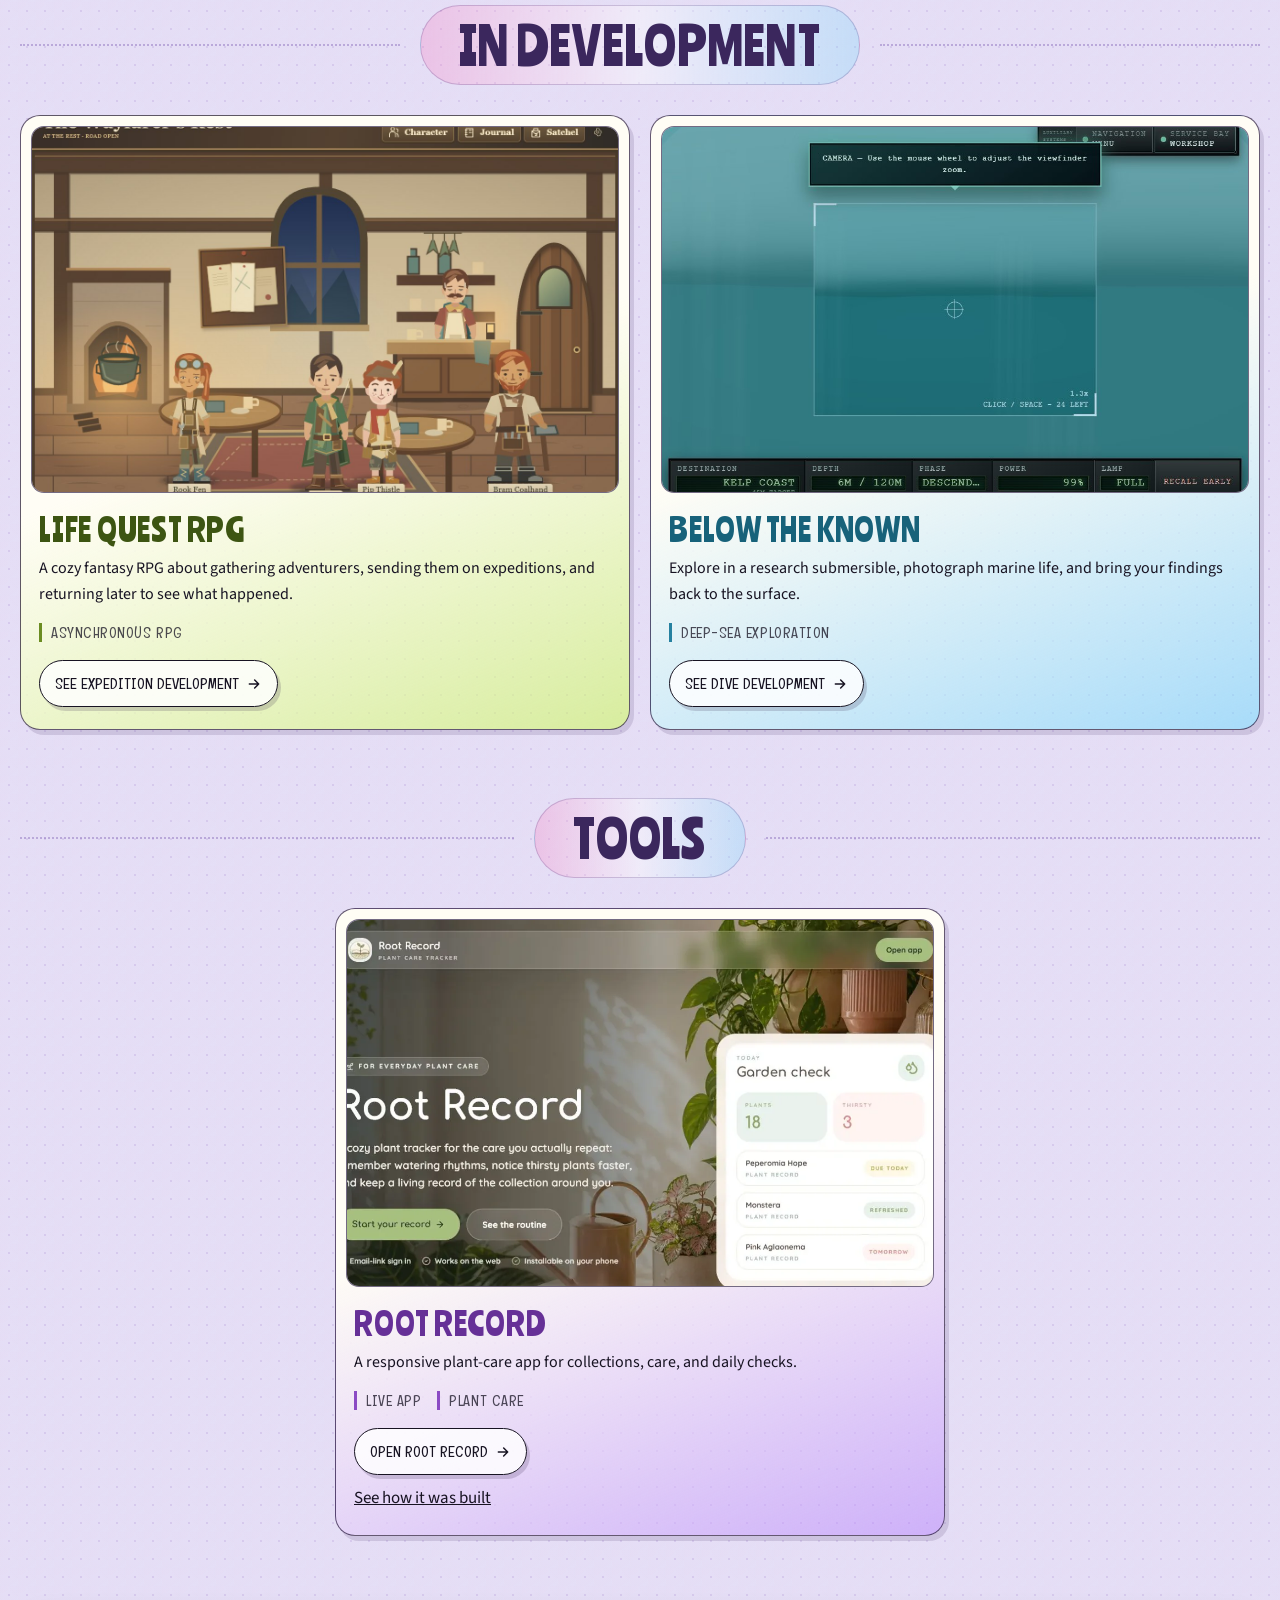
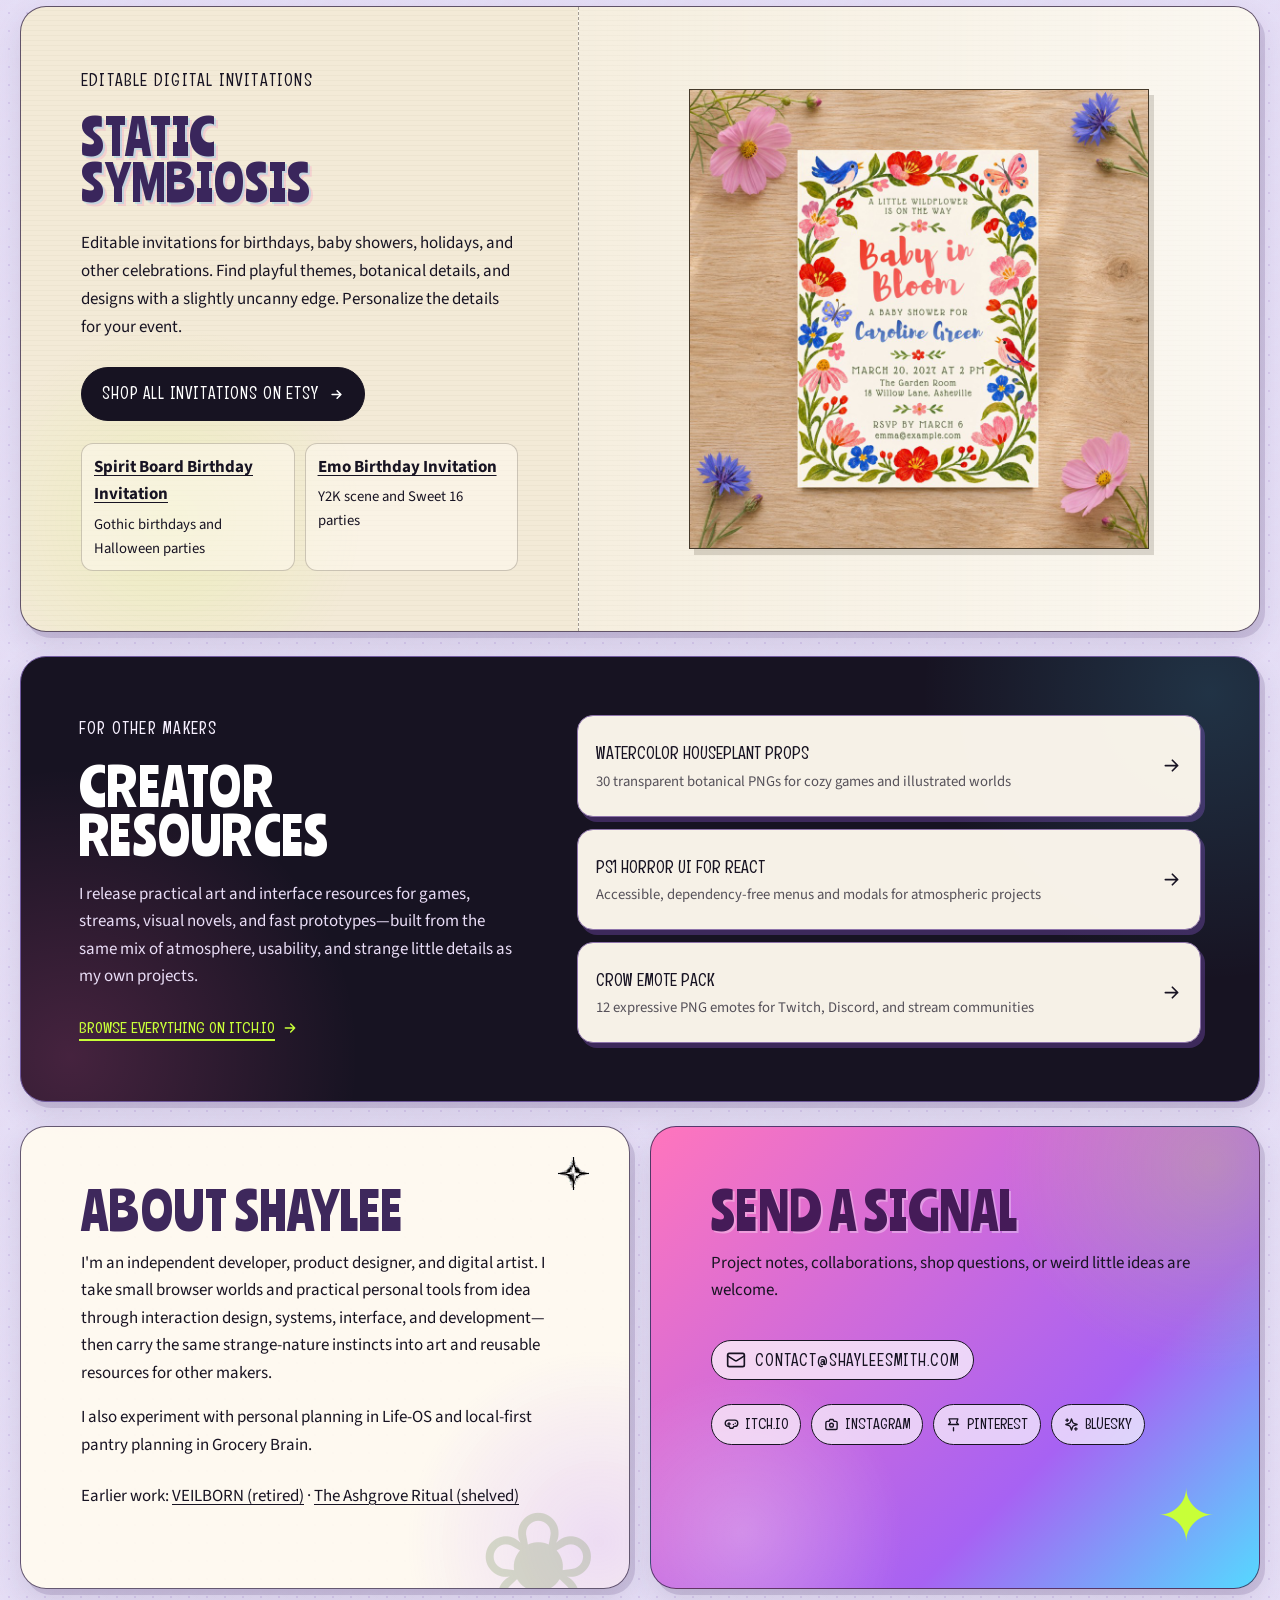
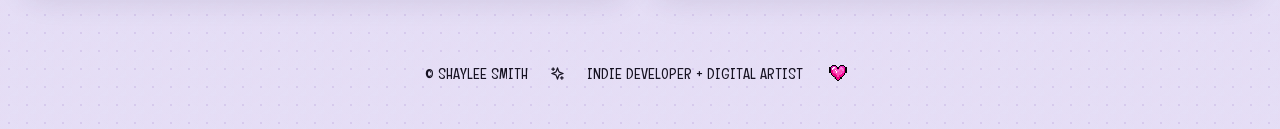
==== commit 59c79ea8: "Refresh portfolio projects, invitations, and portrait" ====
--- a/index.html
+++ b/index.html
@@ -4,7 +4,7 @@
   <meta charset="utf-8">
   <meta name="viewport" content="width=device-width, initial-scale=1">
   <title>Shaylee Smith | Indie Developer, Product Designer &amp; Artist</title>
-  <meta name="description" content="Shaylee Smith creates browser games, calm personal tools, creator resources, and strange-nature art and goods through Static Symbiosis.">
+  <meta name="description" content="Shaylee Smith creates browser games, calm personal tools, creator resources, and editable invitations through Static Symbiosis.">
   <meta name="robots" content="index,follow,max-image-preview:large">
   <meta name="author" content="Shaylee Smith">
   <meta name="theme-color" content="#f6f1ff">
@@ -14,7 +14,7 @@
 
   <meta property="og:site_name" content="Shaylee Smith Studio">
   <meta property="og:title" content="Shaylee Smith | Indie Developer, Product Designer &amp; Artist">
-  <meta property="og:description" content="Browser games, calm personal tools, creator resources, and strange-nature goods with a cozy-dark edge.">
+  <meta property="og:description" content="Browser games, calm personal tools, creator resources, and editable invitations through Static Symbiosis.">
   <meta property="og:image" content="https://shayleesmith.com/images/og-image.jpg">
   <meta property="og:image:secure_url" content="https://shayleesmith.com/images/og-image.jpg">
   <meta property="og:image:type" content="image/jpeg">
@@ -25,7 +25,7 @@
   <meta property="og:type" content="website">
   <meta name="twitter:card" content="summary_large_image">
   <meta name="twitter:title" content="Shaylee Smith | Indie Developer, Product Designer &amp; Artist">
-  <meta name="twitter:description" content="Browser games, calm personal tools, creator resources, and strange-nature goods with a cozy-dark edge.">
+  <meta name="twitter:description" content="Browser games, calm personal tools, creator resources, and editable invitations through Static Symbiosis.">
   <meta name="twitter:image" content="https://shayleesmith.com/images/og-image.jpg">
   <meta name="twitter:image:alt" content="Shaylee Smith's Y2K-inspired portfolio featuring indie games and strange-nature artwork">
 
@@ -45,9 +45,9 @@
           "@id": "https://shayleesmith.com/#person",
           "name": "Shaylee Smith",
           "url": "https://shayleesmith.com/",
-          "image": "https://shayleesmith.com/images/shaylee-portrait-800.webp",
+          "image": "https://shayleesmith.com/images/shaylee-anime-800.jpg",
           "jobTitle": "Indie Game Developer, Product Designer, and Digital Artist",
-          "description": "Independent developer, product designer, and digital artist creating browser games, calm personal tools, creator resources, and strange-nature goods.",
+          "description": "Independent developer, product designer, and digital artist creating browser games, calm personal tools, creator resources, and editable invitations.",
           "sameAs": [
             "https://demeteraurion.itch.io/",
             "https://www.etsy.com/shop/StaticSymbiosis",
@@ -76,13 +76,15 @@
           "mainEntity": {
             "@type": "ItemList",
             "itemListElement": [
-              { "@type": "ListItem", "position": 1, "name": "Below the Known", "url": "https://shayleesmith.com/projects/below-the-known.html" },
-              { "@type": "ListItem", "position": 2, "name": "Final Settlement", "url": "https://shayleesmith.com/projects/final-settlement.html" },
-              { "@type": "ListItem", "position": 3, "name": "Root Record", "url": "https://shayleesmith.com/projects/root-record.html" },
-              { "@type": "ListItem", "position": 4, "name": "Flutterjar", "url": "https://shayleesmith.com/projects/flutterjar.html" },
-              { "@type": "ListItem", "position": 5, "name": "Static Symbiosis", "url": "https://www.etsy.com/shop/StaticSymbiosis" },
-              { "@type": "ListItem", "position": 6, "name": "Watercolor Houseplant Props", "url": "https://demeteraurion.itch.io/30-watercolor-houseplant-props" },
-              { "@type": "ListItem", "position": 7, "name": "PS1 Horror UI Pack for React", "url": "https://demeteraurion.itch.io/ps1-horror-ui-pack" }
+              { "@type": "ListItem", "position": 1, "name": "Final Settlement", "url": "https://shayleesmith.com/projects/final-settlement.html" },
+              { "@type": "ListItem", "position": 2, "name": "Flutterjar", "url": "https://shayleesmith.com/projects/flutterjar.html" },
+              { "@type": "ListItem", "position": 3, "name": "Life Quest RPG", "url": "https://shayleesmith.com/projects/life-quest-rpg.html" },
+              { "@type": "ListItem", "position": 4, "name": "Below the Known", "url": "https://shayleesmith.com/projects/below-the-known.html" },
+              { "@type": "ListItem", "position": 5, "name": "Root Record", "url": "https://shayleesmith.com/projects/root-record.html" },
+              { "@type": "ListItem", "position": 6, "name": "Static Symbiosis", "url": "https://www.etsy.com/shop/StaticSymbiosis" },
+              { "@type": "ListItem", "position": 7, "name": "Watercolor Houseplant Props", "url": "https://demeteraurion.itch.io/30-watercolor-houseplant-props" },
+              { "@type": "ListItem", "position": 8, "name": "PS1 Horror UI Pack for React", "url": "https://demeteraurion.itch.io/ps1-horror-ui-pack" },
+              { "@type": "ListItem", "position": 9, "name": "Crow Emote Pack", "url": "https://demeteraurion.itch.io/crow-emote-pack" }
             ]
           }
         }
@@ -111,7 +113,7 @@
         <span>Shaylee Smith</span>
       </a>
       <div class="nav-links">
-        <a href="#work" data-index="01">Work</a>
+        <a href="#work" data-index="01">Games</a>
         <a href="#about" data-index="02">About</a>
         <a href="#shop" data-index="03">Shop</a>
         <a href="#contact" data-index="04">Contact</a>
@@ -123,34 +125,34 @@
     <section class="hero section-shell" id="top" aria-labelledby="hero-title">
       <div class="hero-copy">
         <h1 id="hero-title">I build strange little worlds <span>and useful systems.</span></h1>
-        <p class="hero-intro">I’m Shaylee Smith, an independent developer, artist, and product designer creating browser games, interactive tools, and curious goods inspired by the living world.</p>
+        <p class="hero-intro">I’m Shaylee Smith. I make browser games about uncanny places and small living worlds. I also build practical tools and design editable invitations through Static Symbiosis.</p>
         <div class="hero-actions">
           <a class="button button-dark" href="#work">
-            <svg aria-hidden="true"><use href="#icon-sparkles"></use></svg> View selected work
+            <svg aria-hidden="true"><use href="#icon-sparkles"></use></svg> Play a browser game
           </a>
-          <a class="text-link" href="#shop">Visit Static Symbiosis <svg aria-hidden="true"><use href="#icon-arrow"></use></svg></a>
+          <a class="text-link" href="#shop">Browse invitations <svg aria-hidden="true"><use href="#icon-arrow"></use></svg></a>
         </div>
       </div>
 
       <div class="portrait-stage" aria-label="Portrait of Shaylee Smith">
         <figure class="work-fragment work-fragment-game" aria-hidden="true">
-          <img src="images/below-the-known.jpg" width="1672" height="941" alt="" decoding="async">
-          <figcaption>Playable world / 01</figcaption>
+          <img src="images/final-settlement.jpg" width="1200" height="675" alt="" decoding="async">
+          <figcaption>Final Settlement</figcaption>
         </figure>
         <figure class="work-fragment work-fragment-tool" aria-hidden="true">
           <img src="images/root-record.webp" width="1182" height="665" alt="" loading="lazy" decoding="async">
-          <figcaption>Living system / 02</figcaption>
+          <figcaption>Root Record</figcaption>
         </figure>
         <span class="sprite sticker-star star-one" aria-hidden="true"></span>
         <span class="sprite sticker-butterfly pixel-butterfly" aria-hidden="true"></span>
         <div class="portrait-frame">
           <img
-            src="images/shaylee-portrait-800.webp"
-            srcset="images/shaylee-portrait-480.webp 480w, images/shaylee-portrait-800.webp 800w"
+            src="images/shaylee-anime-800.jpg"
+            srcset="images/shaylee-anime-480.jpg 480w, images/shaylee-anime-800.jpg 800w"
             sizes="(max-width: 620px) 310px, (max-width: 900px) 340px, 390px"
             width="800"
-            height="1333"
-            alt="Shaylee Smith wearing purple glasses inside an iridescent oval"
+            height="1200"
+            alt="Anime-style portrait of Shaylee Smith with short brown hair and gold glasses"
             loading="eager"
             decoding="async"
             fetchpriority="high">
@@ -160,25 +162,8 @@
       </div>
     </section>
 
-    <section class="featured section-shell" id="work" aria-labelledby="featured-title">
-      <div class="featured-art">
-        <img src="images/below-the-known.jpg" width="1672" height="941" alt="Below the Known deep-sea game artwork showing an ocean trench through a submarine porthole" loading="lazy" decoding="async">
-      </div>
-      <div class="featured-copy">
-        <p class="status-pill">In development</p>
-        <h2 id="featured-title">Below the Known</h2>
-        <p>A deep-sea game about descending beyond the mapped world: observe what is out there, photograph it if you can, and survive the way back.</p>
-        <a class="button button-lime" href="projects/below-the-known.html">Enter the depths <svg aria-hidden="true"><use href="#icon-arrow"></use></svg></a>
-        <img class="featured-sprite" src="images/mushroom-mascot.png" width="1254" height="1254" alt="" aria-hidden="true" loading="lazy" decoding="async">
-      </div>
-    </section>
-
-    <section class="work-section section-shell" aria-labelledby="worlds-title">
-      <div class="section-title-row">
-        <span aria-hidden="true">✦</span>
-        <h2 id="worlds-title">Selected worlds</h2>
-        <span aria-hidden="true">✦</span>
-      </div>
+    <section class="work-section section-shell" id="work" aria-labelledby="work-title">
+      <div class="section-title-row"><h2 id="work-title">Play now</h2></div>
       <div class="project-grid">
         <article class="project-card accent-lime">
           <span class="sprite sticker-heart project-sticker" aria-hidden="true"></span>
@@ -188,11 +173,60 @@
           <div class="project-body">
             <h3>Final Settlement</h3>
             <p>A noir point-and-click mystery about a dead man who never arrived.</p>
-            <ul class="tag-list" aria-label="Final Settlement details"><li>Playable</li><li>Mystery</li></ul>
-            <a class="project-link" href="projects/final-settlement.html">View project <svg aria-hidden="true"><use href="#icon-arrow"></use></svg></a>
-          </div>
-        </article>
-
+            <ul class="tag-list" aria-label="Final Settlement details"><li>Free Act 1 demo</li><li>Mystery</li></ul>
+            <a class="project-link" href="https://demeteraurion.itch.io/final-settlement" data-track="play_game" data-project="final-settlement">Play the demo <svg aria-hidden="true"><use href="#icon-arrow"></use></svg></a>
+            <a href="projects/final-settlement.html">Read the case study</a>
+          </div>
+        </article>
+
+        <article class="project-card accent-blue">
+          <span class="sprite sticker-butterfly project-sticker" aria-hidden="true"></span>
+          <div class="project-image-wrap">
+            <img src="images/flutterjar.webp" width="930" height="921" alt="Flutterjar terrarium with tiny bugs and care controls" loading="lazy" decoding="async">
+          </div>
+          <div class="project-body">
+            <h3>Flutterjar</h3>
+            <p>A gentle terrarium game about tiny bugs and a growing ecosystem.</p>
+            <ul class="tag-list" aria-label="Flutterjar details"><li>Playable</li><li>Pet sim</li></ul>
+            <a class="project-link" href="https://demeteraurion.itch.io/flutterjar" data-track="play_game" data-project="flutterjar">Play Flutterjar <svg aria-hidden="true"><use href="#icon-arrow"></use></svg></a>
+            <a href="projects/flutterjar.html">Explore the game design</a>
+          </div>
+        </article>
+      </div>
+    </section>
+
+    <section class="work-section section-shell" id="development" aria-labelledby="development-title">
+      <div class="section-title-row"><h2 id="development-title">In development</h2></div>
+      <div class="project-grid">
+        <article class="project-card accent-lime">
+          <div class="project-image-wrap">
+            <img src="images/life-quest-tavern.jpg" width="1280" height="900" alt="Adventurers gathered beside the quest board at the Wayfarer’s Rest" loading="lazy" decoding="async">
+          </div>
+          <div class="project-body">
+            <h3>Life Quest RPG</h3>
+            <p>A cozy fantasy RPG about gathering adventurers, sending them on expeditions, and returning later to see what happened.</p>
+            <ul class="tag-list" aria-label="Life Quest RPG details"><li>Asynchronous RPG</li></ul>
+            <a class="project-link" href="projects/life-quest-rpg.html">See expedition development <svg aria-hidden="true"><use href="#icon-arrow"></use></svg></a>
+          </div>
+        </article>
+
+        <article class="project-card accent-blue">
+          <div class="project-image-wrap">
+            <img src="images/below-the-known-dive.jpg" width="960" height="640" alt="Underwater camera viewfinder during a Kelp Coast dive" loading="lazy" decoding="async">
+          </div>
+          <div class="project-body">
+            <h3>Below the Known</h3>
+            <p>Explore in a research submersible, photograph marine life, and bring your findings back to the surface.</p>
+            <ul class="tag-list" aria-label="Below the Known details"><li>Deep-sea exploration</li></ul>
+            <a class="project-link" href="projects/below-the-known.html">See dive development <svg aria-hidden="true"><use href="#icon-arrow"></use></svg></a>
+          </div>
+        </article>
+      </div>
+    </section>
+
+    <section class="work-section section-shell" id="tools" aria-labelledby="tools-title">
+      <div class="section-title-row"><h2 id="tools-title">Tools</h2></div>
+      <div class="project-grid">
         <article class="project-card accent-violet">
           <img class="project-sticker project-sticker-image" src="images/mushroom-mascot.png" width="1254" height="1254" alt="" aria-hidden="true" loading="lazy" decoding="async">
           <div class="project-image-wrap">
@@ -202,59 +236,26 @@
             <h3>Root Record</h3>
             <p>A responsive plant-care app for collections, care, and daily checks.</p>
             <ul class="tag-list" aria-label="Root Record details"><li>Live app</li><li>Plant care</li></ul>
-            <a class="project-link" href="projects/root-record.html">View project <svg aria-hidden="true"><use href="#icon-arrow"></use></svg></a>
-          </div>
-        </article>
-
-        <article class="project-card accent-blue">
-          <span class="sprite sticker-butterfly project-sticker" aria-hidden="true"></span>
-          <div class="project-image-wrap">
-            <img src="images/flutterjar.webp" width="930" height="921" alt="Flutterjar terrarium with tiny bugs and care controls" loading="lazy" decoding="async">
-          </div>
-          <div class="project-body">
-            <h3>Flutterjar</h3>
-            <p>A gentle terrarium game about tiny bugs and a growing ecosystem.</p>
-            <ul class="tag-list" aria-label="Flutterjar details"><li>Playable</li><li>Pet sim</li></ul>
-            <a class="project-link" href="projects/flutterjar.html">View project <svg aria-hidden="true"><use href="#icon-arrow"></use></svg></a>
-          </div>
-        </article>
-      </div>
-      <p class="earlier-work">Other projects: <a href="projects/veilborn.html">VEILBORN (now playable)</a> <span aria-hidden="true">·</span> <a href="projects/ashgrove-ritual.html">The Ashgrove Ritual (shelved)</a></p>
+            <a class="project-link" href="https://plants.shayleesmith.com/" data-track="open_tool" data-project="root-record">Open Root Record <svg aria-hidden="true"><use href="#icon-arrow"></use></svg></a>
+            <a href="projects/root-record.html">See how it was built</a>
+          </div>
+        </article>
+      </div>
     </section>
 
     <section class="shop-card section-shell" id="shop" aria-labelledby="shop-title">
       <div class="shop-copy">
-        <p class="eyebrow">Unusual invitations, curious goods &amp; strange nature</p>
+        <p class="eyebrow">Editable digital invitations</p>
         <h2 id="shop-title">Static<br>Symbiosis</h2>
-        <p>An Etsy shop for editable invitations, printable journals and guides, wallpapers, clip art, stickers, wall art, and graphic apparel. Every piece makes room for the weird, wondrous, and slightly uncanny.</p>
-        <a class="button button-dark" href="https://www.etsy.com/shop/StaticSymbiosis" target="_blank" rel="noopener noreferrer" data-track="visit_shop">Visit the shop <svg aria-hidden="true"><use href="#icon-arrow"></use></svg></a>
+        <p>Editable invitations for birthdays, baby showers, holidays, and other celebrations. Find playful themes, botanical details, and designs with a slightly uncanny edge. Personalize the details for your event.</p>
+        <a class="button button-dark" href="https://www.etsy.com/shop/StaticSymbiosis" target="_blank" rel="noopener noreferrer" data-track="visit_shop">Shop all invitations on Etsy <svg aria-hidden="true"><use href="#icon-arrow"></use></svg></a>
+        <ul class="invitation-links">
+          <li><a href="https://www.etsy.com/listing/4538528151/spirit-board-birthday-invitation" data-track="visit_listing" data-project="spirit-board-invitation">Spirit Board Birthday Invitation</a><span>Gothic birthdays and Halloween parties</span></li>
+          <li><a href="https://www.etsy.com/uk/listing/4529491027/emo-birthday-invitation-template" data-track="visit_listing" data-project="emo-birthday-invitation">Emo Birthday Invitation</a><span>Y2K scene and Sweet 16 parties</span></li>
+        </ul>
       </div>
       <div class="shop-art">
-        <img src="images/static-symbiosis-banner.webp" width="1600" height="800" alt="Static Symbiosis artwork featuring strange nature and curious goods" loading="lazy" decoding="async">
-        <div class="specimen-row" aria-hidden="true"><span>Invitations</span><span>Printables</span><span>Apparel</span><span>Strange nature</span></div>
-      </div>
-    </section>
-
-    <section class="systems-section section-shell" aria-labelledby="systems-title">
-      <div class="section-title-row">
-        <span aria-hidden="true">✦</span>
-        <h2 id="systems-title">Useful systems</h2>
-        <span aria-hidden="true">✦</span>
-      </div>
-      <p class="section-intro">Not every project is a fictional world. I also design small systems around real routines, with calm interfaces and clear boundaries between what each tool should do.</p>
-      <div class="system-grid">
-        <article class="system-card system-card-lime">
-          <p class="system-kicker">Personal workflow</p>
-          <h3>Life-OS</h3>
-          <p>A lean life-management system that connects structured planning, concrete tasks, scheduled commitments, and a practical daily briefing without turning everything into another dashboard.</p>
-          <ul class="tag-list" aria-label="Life-OS details"><li>Workflow design</li><li>Daily briefing</li></ul>
-        </article>
-        <article class="system-card system-card-violet">
-          <p class="system-kicker">Active experiment</p>
-          <h3>Grocery Brain</h3>
-          <p>A local-first pantry and weekly planning experiment that learns from receipt history, food feedback, and real-life constraints to build practical low-prep meal plans.</p>
-          <ul class="tag-list" aria-label="Grocery Brain details"><li>Local-first</li><li>Planning system</li></ul>
-        </article>
+        <img src="images/baby-in-bloom-invitation.jpg" width="960" height="960" alt="Baby in Bloom baby shower invitation with colorful wildflowers, birds, and butterflies" loading="lazy" decoding="async">
       </div>
     </section>
 
@@ -274,7 +275,7 @@
           <span><strong>PS1 Horror UI for React</strong><small>Accessible, dependency-free menus and modals for atmospheric projects</small></span>
           <svg aria-hidden="true"><use href="#icon-arrow"></use></svg>
         </a>
-        <a class="resource-item" href="https://demeteraurion.itch.io/" target="_blank" rel="noopener noreferrer" data-track="view_resource" data-project="crow-emotes">
+        <a class="resource-item" href="https://demeteraurion.itch.io/crow-emote-pack" target="_blank" rel="noopener noreferrer" data-track="view_resource" data-project="crow-emotes">
           <span><strong>Crow Emote Pack</strong><small>12 expressive PNG emotes for Twitch, Discord, and stream communities</small></span>
           <svg aria-hidden="true"><use href="#icon-arrow"></use></svg>
         </a>
@@ -284,14 +285,10 @@
     <section class="lower-grid section-shell">
       <article class="about-card" id="about" aria-labelledby="about-title">
         <span class="sprite sticker-star about-star" aria-hidden="true"></span>
-        <h2 id="about-title">Cozy does not have to mean plain.</h2>
+        <h2 id="about-title">About Shaylee</h2>
         <p>I'm an independent developer, product designer, and digital artist. I take small browser worlds and practical personal tools from idea through interaction design, systems, interface, and development—then carry the same strange-nature instincts into art and reusable resources for other makers.</p>
-        <div class="focus-list" aria-label="Creative focus areas">
-          <span><svg aria-hidden="true"><use href="#icon-gamepad"></use></svg> Browser games</span>
-          <span><svg aria-hidden="true"><use href="#icon-sparkles"></use></svg> Tools + systems</span>
-          <span><svg aria-hidden="true"><use href="#icon-leaf"></use></svg> Strange-nature art</span>
-          <span><svg aria-hidden="true"><use href="#icon-arrow"></use></svg> Creator resources</span>
-        </div>
+        <p>I also experiment with personal planning in Life-OS and local-first pantry planning in Grocery Brain.</p>
+        <p class="earlier-work">Earlier work: <a href="projects/veilborn.html">VEILBORN (retired)</a> · <a href="projects/ashgrove-ritual.html">The Ashgrove Ritual (shelved)</a></p>
       </article>
 
       <article class="contact-card" id="contact" aria-labelledby="contact-title">
--- a/styles.css
+++ b/styles.css
@@ -206,7 +206,7 @@
 
 .hero-copy, .portrait-stage { position: relative; z-index: 2; min-width: 0; }
 
-.eyebrow, .status-pill {
+.eyebrow {
   display: inline-flex;
   margin: 0 0 18px;
   text-transform: uppercase;
@@ -216,7 +216,7 @@
   letter-spacing: 0.07em;
 }
 
-.hero h1, .featured h2, .shop-card h2, .section-title-row h2,
+.hero h1, .shop-card h2, .section-title-row h2,
 .project-card h3, .about-card h2, .contact-card h2 {
   margin: 0;
   text-transform: uppercase;
@@ -370,76 +370,10 @@
 .hero-flower-left { width: 78px; height: 78px; top: 42%; left: 0; color: #7853ad; stroke-width: 1.2; }
 .hero-leaf { width: 58px; height: 58px; right: -3%; bottom: 26%; color: #5c7d45; stroke-width: 1.25; transform: rotate(-18deg); }
 
-.featured {
-  position: relative;
-  height: 520px;
-  margin-top: 34px;
-  display: grid;
-  grid-template-columns: 1.25fr 0.85fr;
-  overflow: hidden;
-  color: #fff;
-  background: linear-gradient(135deg, #211238, #090713 75%);
-  border: 1.5px solid #715aa0;
-  border-radius: var(--radius);
-  box-shadow: var(--shadow);
-}
-.featured::before {
-  content: "CURRENT SIGNAL";
-  position: absolute;
-  z-index: 4;
-  top: 18px;
-  left: 18px;
-  padding: 6px 11px 6px 14px;
-  color: #f2ffbc;
-  background: rgba(9,7,19,.84);
-  border: 0;
-  border-left: 4px solid var(--lime);
-  border-radius: 0;
-  box-shadow: 3px 3px 0 rgba(169,104,255,.5);
-  font-family: var(--font-accent), "Trebuchet MS", sans-serif;
-  font-size: .9rem;
-  font-weight: 400;
-  letter-spacing: .08em;
-}
-.featured-art { min-width: 0; min-height: 390px; }
-.featured-art img { height: 100%; object-fit: cover; object-position: center 52%; }
-.featured-copy { position: relative; min-width: 0; padding: clamp(48px, 5vw, 76px); display: flex; flex-direction: column; align-items: flex-start; justify-content: center; }
-.status-pill {
-  position: relative;
-  margin-bottom: 24px;
-  padding: 2px 0 2px 18px;
-  color: var(--lime);
-  letter-spacing: .12em;
-}
-.status-pill::before {
-  content: "";
-  position: absolute;
-  left: 0;
-  top: 50%;
-  width: 9px;
-  height: 9px;
-  background: var(--lime);
-  box-shadow: 3px 3px 0 rgba(169,104,255,.65);
-  transform: translateY(-55%) rotate(45deg);
-}
-.featured h2 {
-  max-width: 100%;
-  font-size: clamp(3rem, 3.8vw, 3.7rem);
-  line-height: .84;
-  margin-bottom: 20px;
-  letter-spacing: .02em;
-  color: #e8f7ff;
-  background: linear-gradient(90deg, #ffffff 5%, #9ee9ff 48%, #cfadff 92%);
-  background-clip: text;
-  -webkit-background-clip: text;
-  -webkit-text-fill-color: transparent;
-  filter: drop-shadow(2px 3px 0 rgba(91, 42, 151, .38));
-}
-.featured-copy p:not(.status-pill) { max-width: 430px; margin: 0 0 26px; color: #eee7ff; line-height: 1.68; }
-.featured-copy .button { margin-top: 0; }
-.featured-sprite { position: absolute; right: 5%; bottom: 5%; width: 82px; height: 82px; object-fit: contain; image-rendering: pixelated; transform: rotate(-4deg); filter: drop-shadow(3px 4px 0 rgba(0,0,0,.3)); }
-
-.work-section { padding-block: clamp(68px, 10vw, 110px) 44px; }
+.work-section { padding-block: clamp(36px, 6vw, 68px) 0; }
+#work, #about, #shop, #contact { scroll-margin-top: 130px; }
+#tools .project-grid { grid-template-columns: minmax(0, 610px); justify-content: center; }
+.project-body > a + a { margin-top: 10px; }
 .section-title-row { display: flex; align-items: center; justify-content: center; gap: 20px; margin-bottom: 30px; }
 .section-title-row::before, .section-title-row::after { content: ""; flex: 1; border-top: 2px dotted rgba(108, 71, 165, 0.35); }
 .section-title-row h2 {
@@ -452,7 +386,7 @@
   border-radius: 999px;
 }
 
-.project-grid { display: grid; grid-template-columns: repeat(3, minmax(0, 1fr)); gap: 20px; }
+.project-grid { display: grid; grid-template-columns: repeat(2, minmax(0, 1fr)); gap: 20px; }
 .project-card {
   position: relative;
   overflow: hidden;
@@ -491,62 +425,9 @@
 .accent-violet .tag-list li { border-left-color: #8b4ac4; }
 .accent-blue .tag-list li { border-left-color: #2681a0; }
 
-.earlier-work {
-  margin: 28px auto 0;
-  width: fit-content;
-  padding-bottom: 3px;
-  display: flex;
-  align-items: center;
-  gap: 8px;
-  color: #493268;
-  border-bottom: 2px dotted rgba(73,50,104,.42);
-  font-family: var(--font-accent), "Trebuchet MS", sans-serif;
-  font-size: 1.05rem;
-  letter-spacing: .04em;
-  text-decoration: none;
-  text-transform: uppercase;
-}
-.earlier-work:hover,
-.earlier-work:focus-visible { color: #7a2f8f; border-bottom-style: solid; }
-.earlier-work:focus-visible { outline: 3px solid var(--pink); outline-offset: 5px; }
-.earlier-work svg { width: 16px; height: 16px; }
-
-.systems-section { margin-top: clamp(42px, 6vw, 80px); padding-block: 34px 72px; }
-.section-intro {
-  max-width: 720px;
-  margin: -8px auto 30px;
-  text-align: center;
-  color: rgba(23, 19, 34, .78);
-}
-.system-grid { display: grid; grid-template-columns: 1fr 1fr; gap: 20px; }
-.system-card {
-  min-height: 310px;
-  padding: clamp(30px, 4vw, 48px);
-  display: flex;
-  flex-direction: column;
-  border: 1.5px solid var(--line);
-  border-radius: var(--radius);
-  box-shadow: var(--shadow);
-}
-.system-card-lime {
-  background:
-    radial-gradient(circle at 92% 12%, rgba(84, 217, 255, .26), transparent 12rem),
-    linear-gradient(145deg, #fffdf5, rgba(200, 255, 56, .34));
-}
-.system-card-violet {
-  background:
-    radial-gradient(circle at 8% 92%, rgba(255, 98, 176, .2), transparent 12rem),
-    linear-gradient(145deg, #fffdf8, rgba(169, 104, 255, .3));
-}
-.system-kicker {
-  margin: 0 0 14px;
-  color: #624681;
-  font-family: var(--font-accent), "Trebuchet MS", sans-serif;
-  font-size: .98rem;
-  letter-spacing: .09em;
-  text-transform: uppercase;
-}
-.system-card h3,
+.about-card .earlier-work { margin-top: 24px; }
+.earlier-work a { text-underline-offset: 3px; }
+
 .resources-section h2 {
   margin: 0;
   color: #3e285c;
@@ -557,8 +438,6 @@
   line-height: .95;
   text-transform: uppercase;
 }
-.system-card > p:not(.system-kicker) { margin: 20px 0 24px; }
-.system-card .tag-list { margin-top: auto; margin-bottom: 0; }
 
 .resources-section {
   margin-bottom: 24px;
@@ -607,7 +486,7 @@
 .resource-item svg { width: 21px; height: 21px; flex: 0 0 auto; }
 
 .shop-card {
-  margin-top: 24px;
+  margin-block: clamp(40px, 6vw, 70px) 24px;
   display: grid;
   grid-template-columns: minmax(0, .9fr) minmax(0, 1.1fr);
   overflow: hidden;
@@ -630,27 +509,18 @@
   text-shadow: 2px 2px 0 rgba(84,217,255,.3), 4px 4px 0 rgba(255,98,176,.18);
 }
 .shop-copy p:not(.eyebrow) { max-width: 480px; margin: 0 0 26px; font-size: 1.06rem; line-height: 1.64; }
+.invitation-links { display: grid; grid-template-columns: repeat(auto-fit, minmax(min(100%, 165px), 1fr)); gap: 10px; margin: 22px 0 0; padding: 0; list-style: none; }
+.invitation-links li { display: grid; align-content: start; gap: 4px; padding: 10px 12px; border: 1px solid rgba(69,58,43,.25); border-radius: 12px; background: rgba(255,250,240,.55); }
+.invitation-links a { width: fit-content; font-weight: 700; text-underline-offset: 3px; }
+.invitation-links span { font-size: .92rem; }
 .shop-art { position: relative; min-width: 0; min-height: 440px; padding: 34px; display: grid; place-content: center; background: linear-gradient(90deg, rgba(255,255,255,.2), rgba(255,255,255,.65)); border-left: 1px dashed rgba(55,43,33,.45); }
-.shop-art::before {
-  content: "SPECIMEN ARCHIVE / 0421";
-  position: absolute;
-  top: 12px;
-  right: 24px;
-  font-family: var(--font-accent), "Trebuchet MS", sans-serif;
-  font-size: .86rem;
-  letter-spacing: .1em;
-  color: rgba(65,53,38,.58);
-}
 .shop-art img {
   width: 100%;
   height: auto;
-  aspect-ratio: 2 / 1;
-  object-fit: cover;
+  max-width: 460px;
   border: 1.5px solid #453a2b;
   box-shadow: 5px 6px 0 rgba(69,58,43,.18);
 }
-.specimen-row { display: grid; grid-template-columns: repeat(4, 1fr); gap: 8px; margin-top: 14px; }
-.specimen-row span { padding: 8px; text-align: center; text-transform: uppercase; font-family: var(--font-accent), "Trebuchet MS", sans-serif; font-size: 0.94rem; border: 1px solid rgba(69,58,43,.45); background: rgba(255,250,240,.7); }
 
 .lower-grid { margin-block: 24px 70px; display: grid; grid-template-columns: 1fr 1fr; gap: 20px; }
 .about-card, .contact-card { position: relative; min-height: 350px; padding: clamp(34px, 5vw, 60px); overflow: hidden; border: 1.5px solid var(--line); border-radius: var(--radius); box-shadow: var(--shadow); }
@@ -679,21 +549,6 @@
 .contact-card h2 { color: #451b58; text-shadow: 2px 2px 0 rgba(255,255,255,.32); }
 .about-card p, .contact-card p { max-width: 520px; }
 .about-star { position: absolute; right: 5%; top: 5%; width: 56px; height: 56px; }
-.focus-list { display: flex; flex-wrap: wrap; gap: 10px 22px; margin-top: 22px; }
-.focus-list span {
-  padding: 3px 0 5px;
-  display: inline-flex;
-  align-items: center;
-  gap: 7px;
-  color: #3e285c;
-  border-bottom: 2px dotted rgba(80,54,112,.4);
-  font-family: var(--font-accent), "Trebuchet MS", sans-serif;
-  font-size: 1rem;
-  font-weight: 400;
-  letter-spacing: .025em;
-  text-transform: uppercase;
-}
-.focus-list svg { width: 14px; height: 14px; stroke-width: 2.3; }
 .email-link {
   margin: 18px 0 24px;
   padding: 9px 14px;
@@ -768,11 +623,7 @@
   .work-fragment-game { right: 7%; }
   .work-fragment-tool { left: 7%; }
   .hero-flower-left { left: 8%; }
-  .featured { height: auto; grid-template-columns: 1fr; }
-  .featured-art { min-height: 330px; }
-  .project-grid { grid-template-columns: 1fr 1fr; }
-  .project-card:last-child { grid-column: 1 / -1; max-width: calc(50% - 10px); justify-self: center; }
-  .system-grid, .resources-section { grid-template-columns: 1fr; }
+  .resources-section { grid-template-columns: 1fr; }
   .accent-lime, .accent-violet, .accent-blue { transform: none; }
   .shop-card { grid-template-columns: 1fr; }
   .shop-art { min-height: 360px; border-left: 0; border-top: 1px dashed rgba(55,43,33,.45); }
@@ -801,21 +652,14 @@
   .work-fragment-game { top: 0; right: -2%; }
   .work-fragment-tool { bottom: 0; left: -2%; }
   .hero-flower-left { display: none; }
-  .featured-art { min-height: 240px; }
-  .featured-copy { padding: 40px 26px 72px; }
-  .featured h2 { font-size: clamp(3rem, 14.5vw, 4.5rem); }
-  .project-grid { grid-template-columns: 1fr; }
-  .project-card:last-child { grid-column: auto; max-width: none; }
+  .project-grid, #tools .project-grid { grid-template-columns: 1fr; }
   .systems-section { padding-block: 24px 54px; }
-  .system-grid { grid-template-columns: 1fr; }
-  .system-card { min-height: auto; padding: 30px 24px; }
   .resources-section { padding: 34px 24px; }
   .section-title-row { gap: 9px; }
   .section-title-row h2 { padding: 12px 20px 14px; font-size: 1.8rem; }
   .shop-copy { padding: 38px 24px; }
   .shop-copy h2 { font-size: clamp(3rem, 14vw, 4.6rem); }
   .shop-art { min-height: 290px; padding: 24px 18px; }
-  .specimen-row { grid-template-columns: 1fr 1fr; }
   .about-card, .contact-card { min-height: auto; padding: 38px 24px; }
   .about-card h2, .contact-card h2 { font-size: clamp(2.7rem, 13vw, 3.8rem); }
   .site-footer { gap: 12px; text-align: center; }
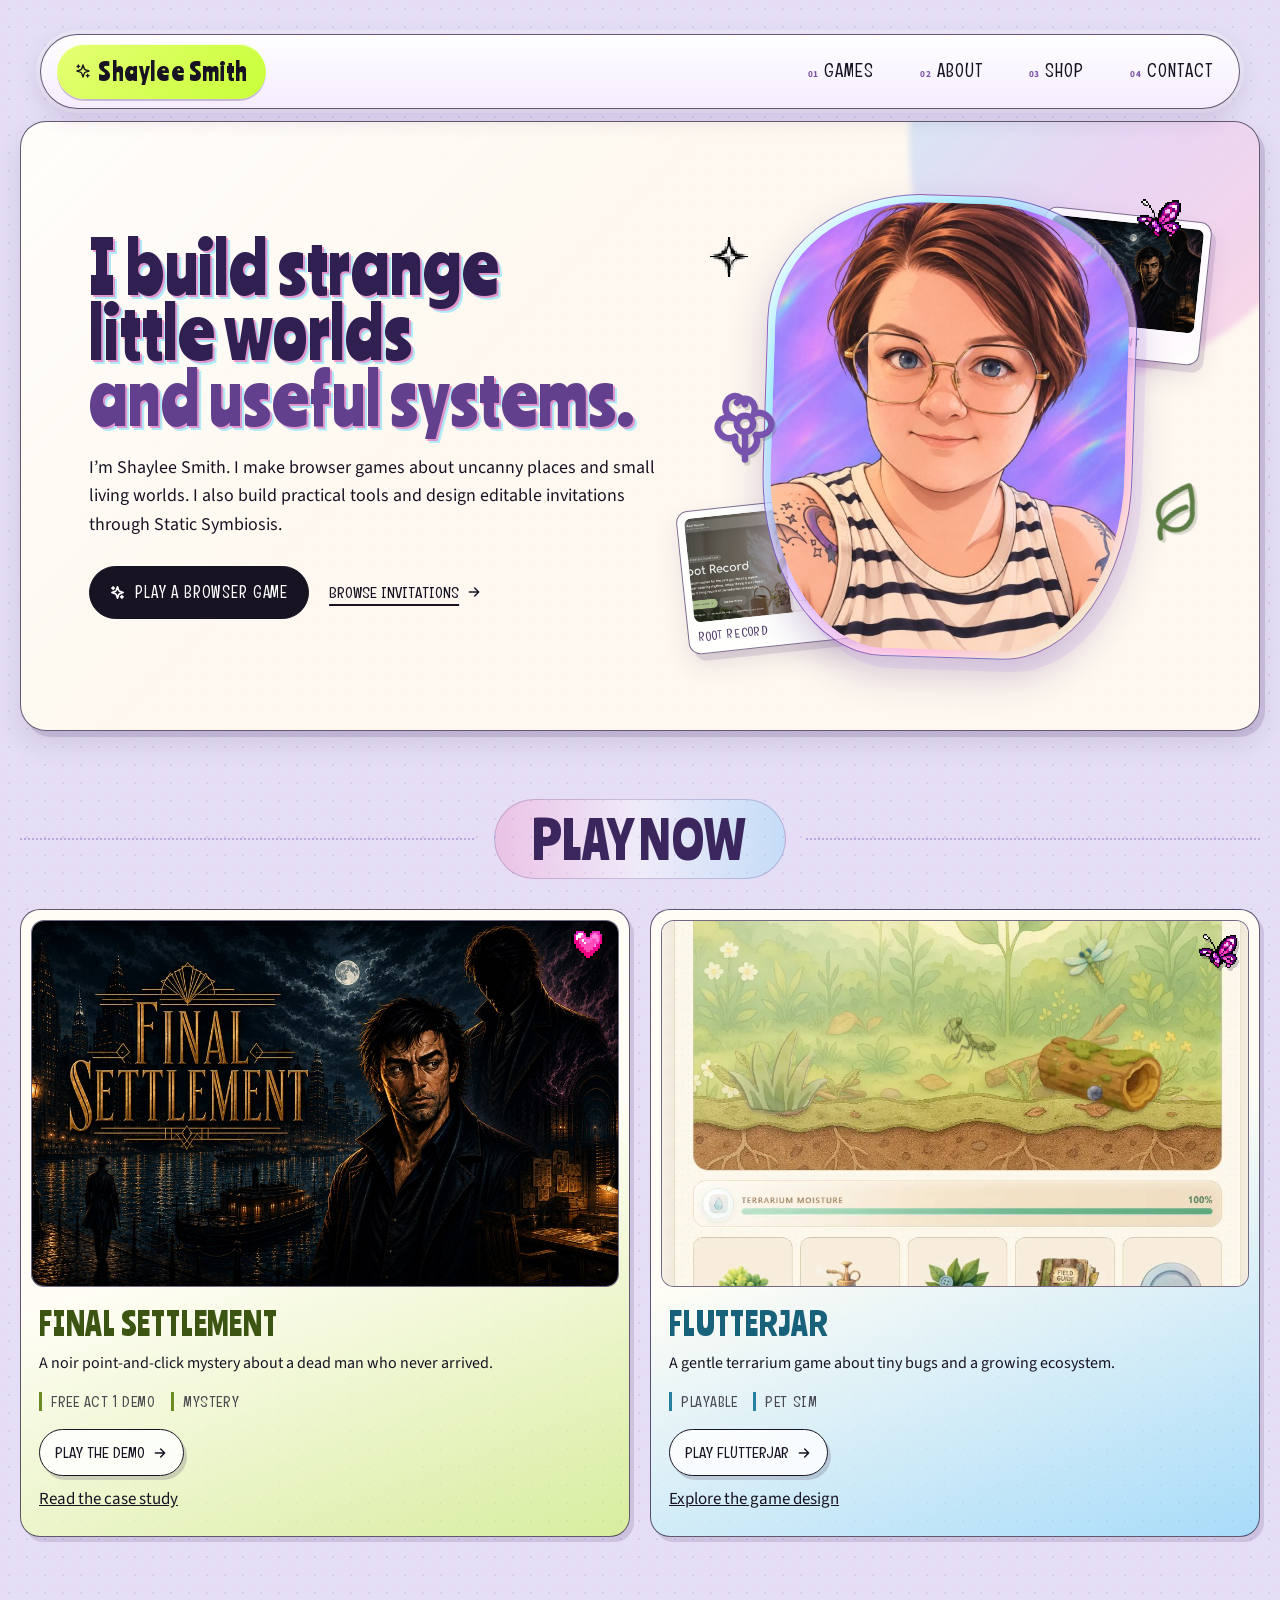
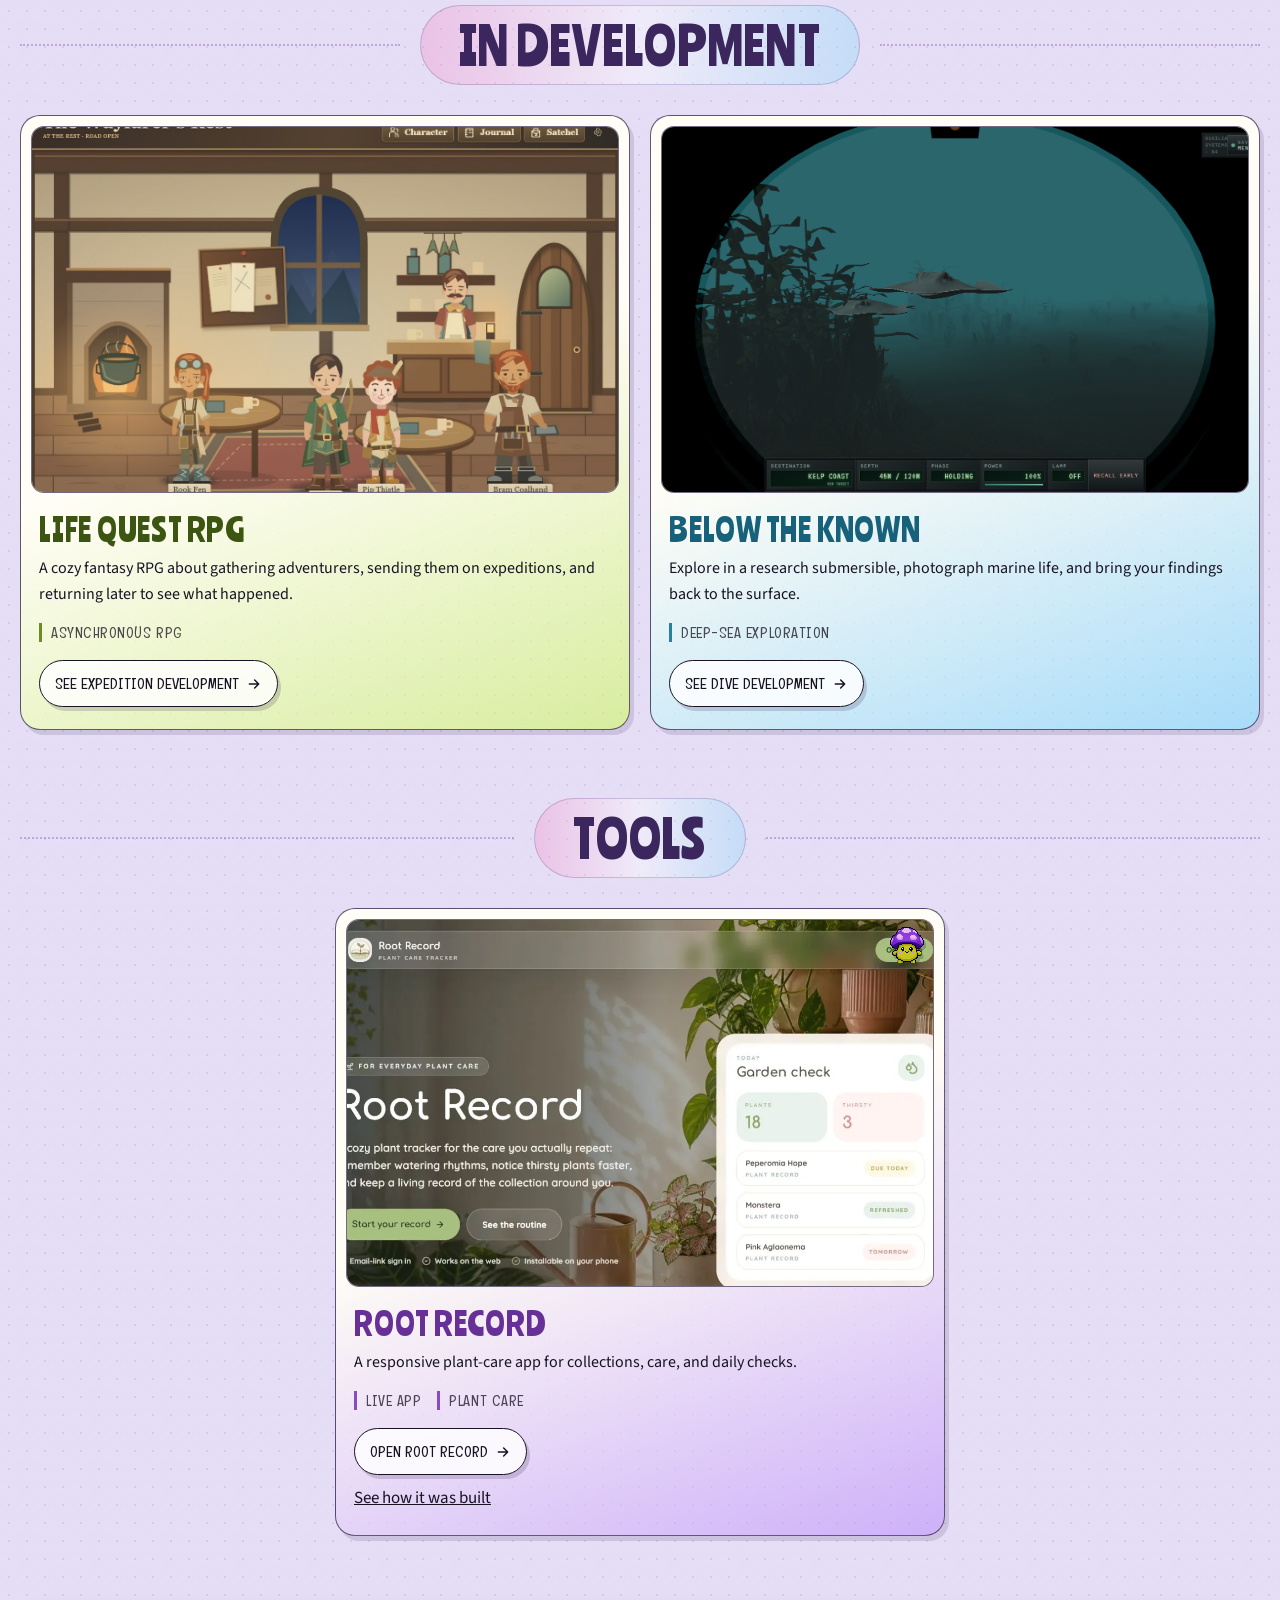
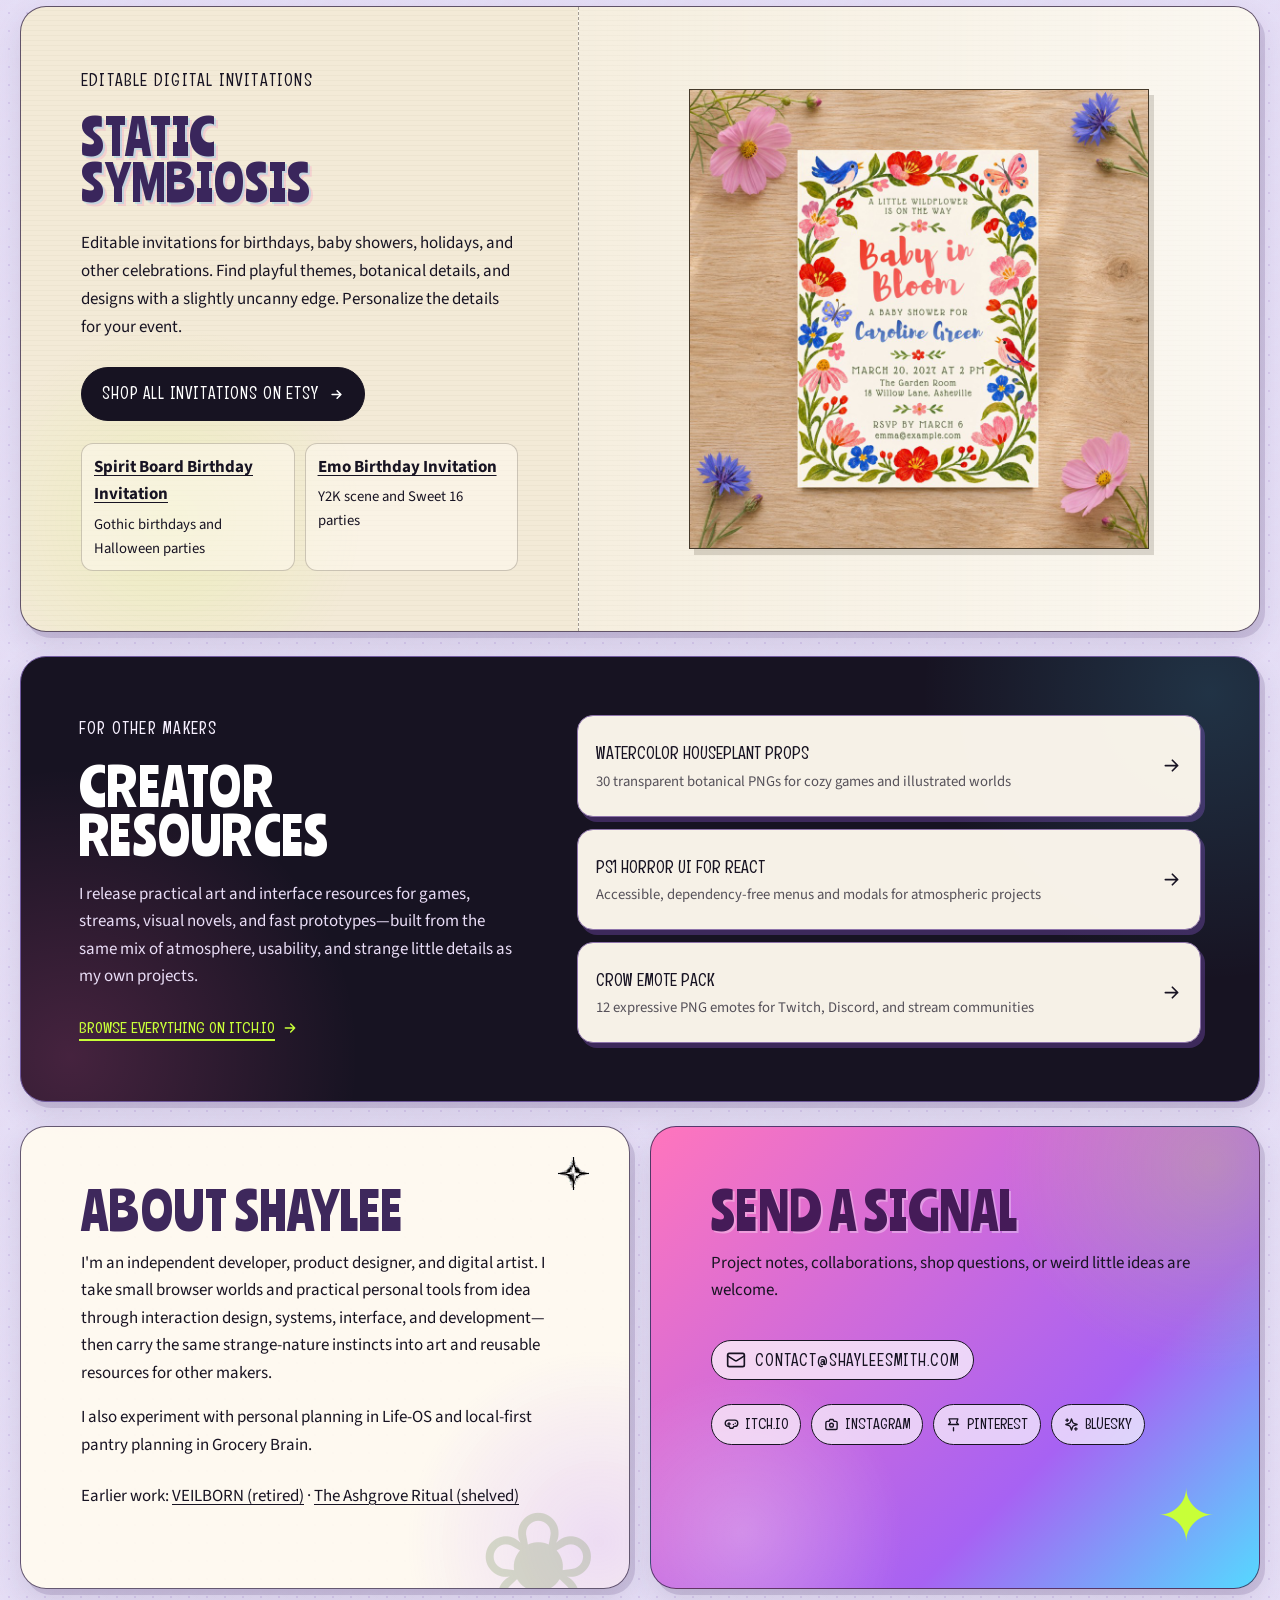
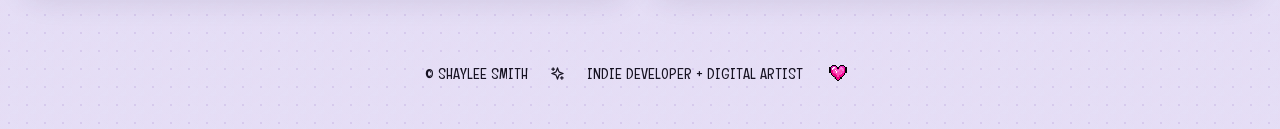
==== commit 9389e0ff: "Use Kelp Coast gameplay screenshot" ====
--- a/index.html
+++ b/index.html
@@ -212,7 +212,7 @@
 
         <article class="project-card accent-blue">
           <div class="project-image-wrap">
-            <img src="images/below-the-known-dive.jpg" width="960" height="640" alt="Underwater camera viewfinder during a Kelp Coast dive" loading="lazy" decoding="async">
+            <img src="images/below-the-known-kelp-coast.png" width="1920" height="911" alt="Two rays swimming past kelp, seen through the submersible porthole at Kelp Coast" loading="lazy" decoding="async">
           </div>
           <div class="project-body">
             <h3>Below the Known</h3>
